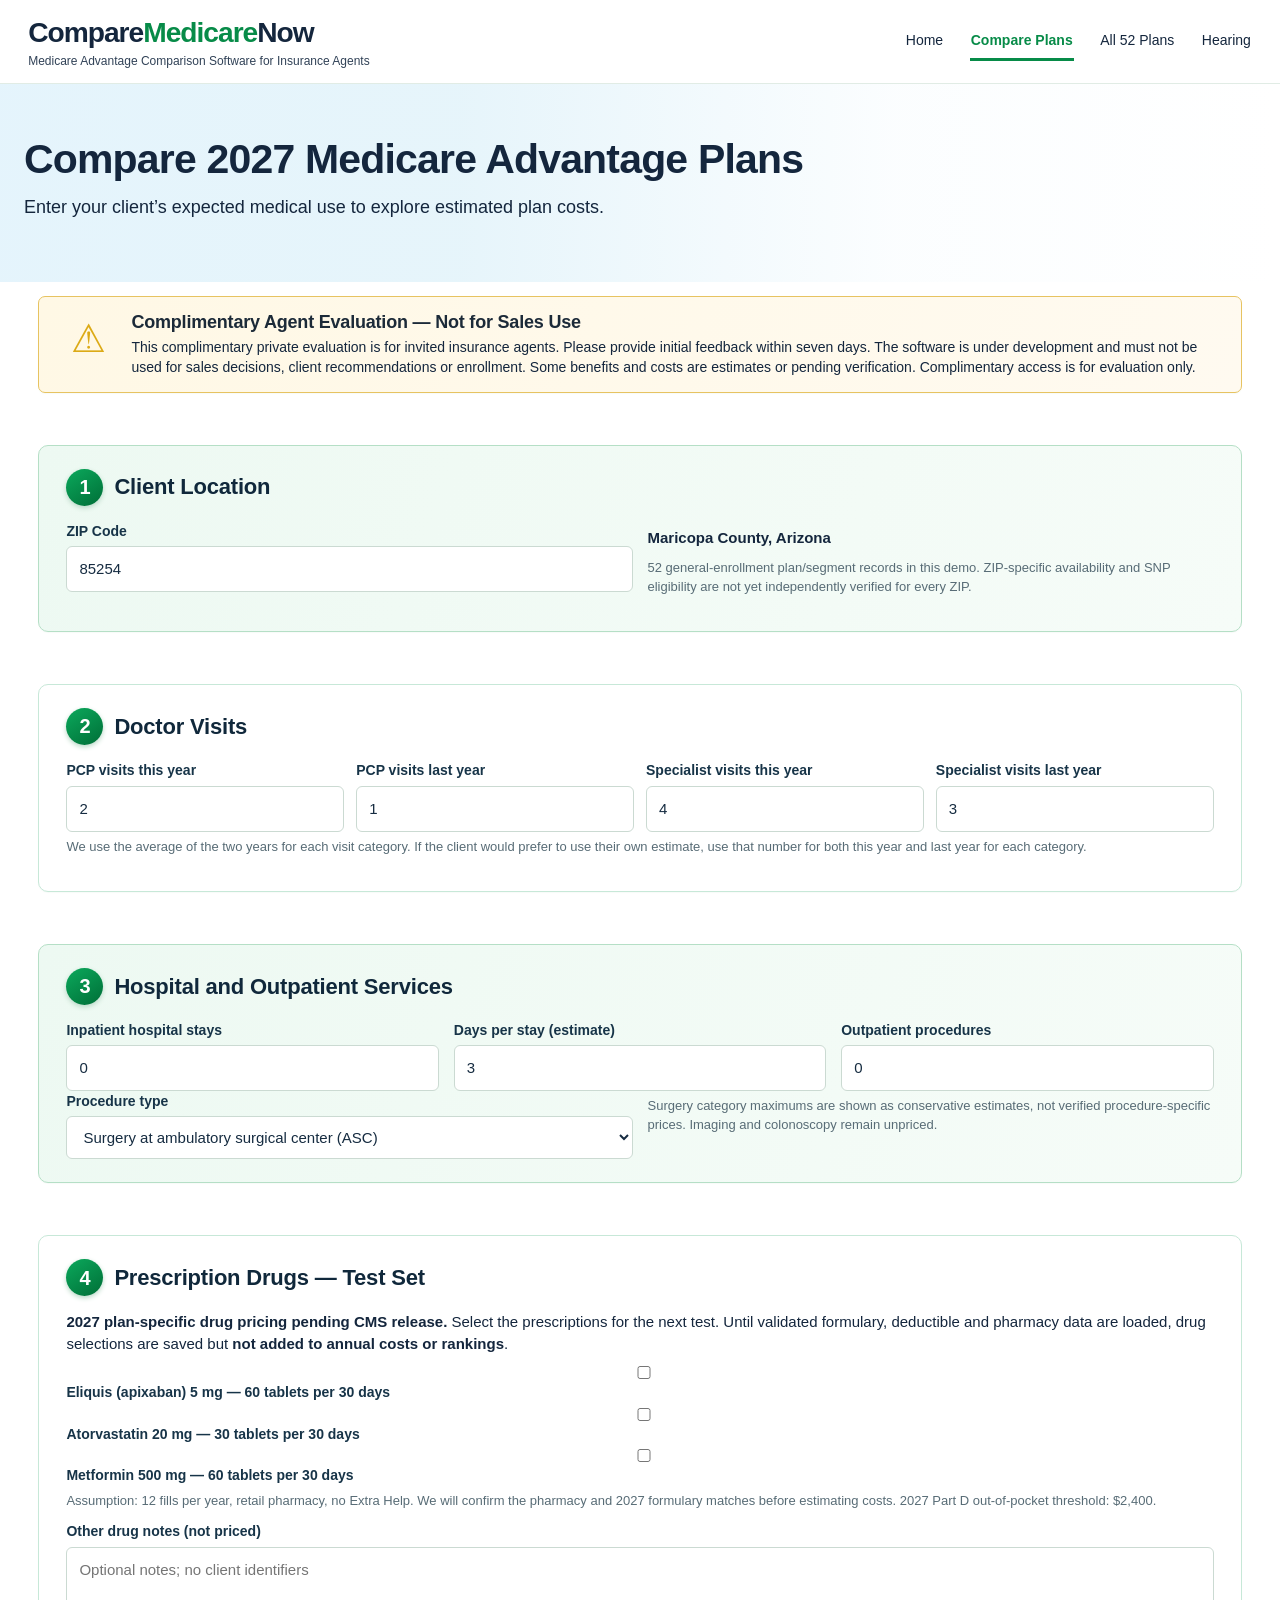
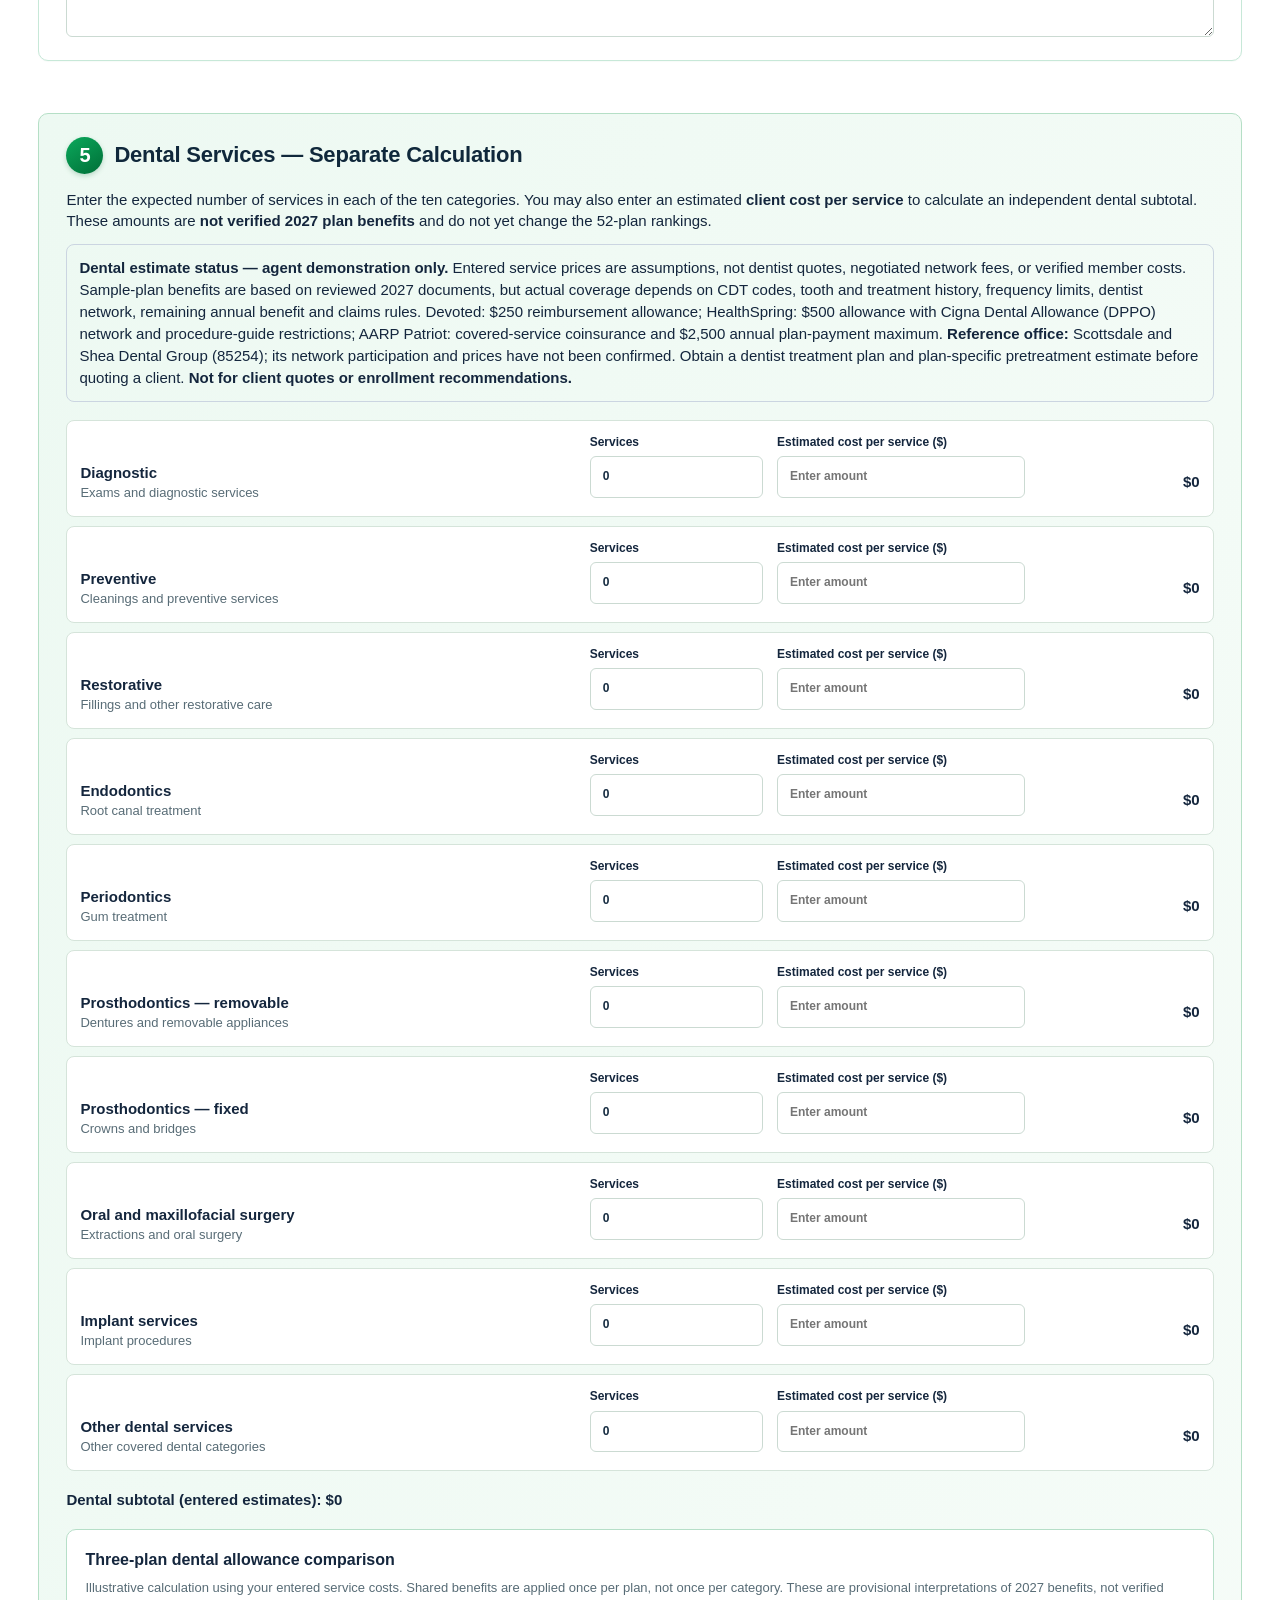
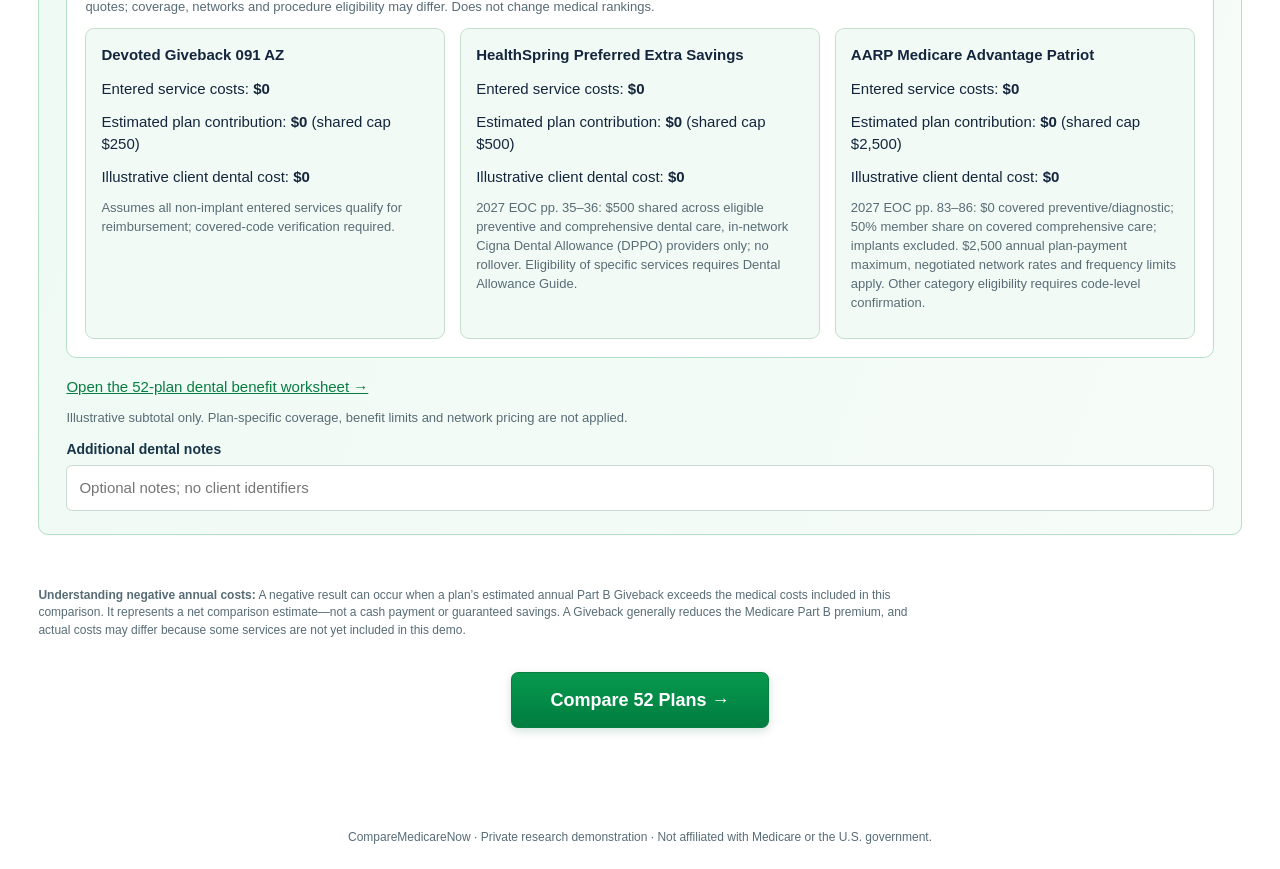
==== compare.html @ f0db11a1 "Load negotiated-price reference data on comparison page (staging only)" ====
<!doctype html><html lang="en"><head><meta charset="utf-8"><meta name="viewport" content="width=device-width,initial-scale=1"><title>Compare Plans | CompareMedicareNow</title><link rel="stylesheet" href="demo.css?v=dental1"></head><body class="page-compare"><header><div><a class="brand" href="index.html">Compare<span>Medicare</span>Now</a><small>Medicare Advantage Comparison Software for Insurance Agents</small></div><nav><a class="" href="index.html">Home</a><a class="active" href="compare.html">Compare Plans</a><a class="" href="plans.html">All 52 Plans</a><a class="" href="hearing.html">Hearing</a></nav></header><section class="hero agent-hero"><div class="container"><h1>Compare 2027 Medicare Advantage Plans</h1><p class="lead">Enter your client’s expected medical use to explore estimated plan costs.</p></div></section><main class="container"><section class="card warning agent-warning"><span class="warning-symbol" aria-hidden="true">⚠</span><div><h2>Complimentary Agent Evaluation — Not for Sales Use</h2><p>This complimentary private evaluation is for invited insurance agents. Please provide initial feedback within seven days. The software is under development and must not be used for sales decisions, client recommendations or enrollment. Some benefits and costs are estimates or pending verification. Complimentary access is for evaluation only.</p></div></section><section class="card soft agent-section"><h2><span class="step-number">1</span>Client Location</h2><div class="two"><div class="field"><label>ZIP Code</label><input id="zip" value="85254" inputmode="numeric"></div><div><p><b>Maricopa County, Arizona</b></p><p class="muted">52 general-enrollment plan/segment records in this demo. ZIP-specific availability and SNP eligibility are not yet independently verified for every ZIP.</p></div></div></section><section class="card agent-section"><h2><span class="step-number">2</span>Doctor Visits</h2><div class="grid4"><div class="field"><label>PCP visits this year</label><input id="pcpThis" type="number" min="0" value="2"></div><div class="field"><label>PCP visits last year</label><input id="pcpLast" type="number" min="0" value="1"></div><div class="field"><label>Specialist visits this year</label><input id="specThis" type="number" min="0" value="4"></div><div class="field"><label>Specialist visits last year</label><input id="specLast" type="number" min="0" value="3"></div></div><p class="muted">We use the average of the two years for each visit category. If the client would prefer to use their own estimate, use that number for both this year and last year for each category.</p></section><section class="card soft agent-section"><h2><span class="step-number">3</span>Hospital and Outpatient Services</h2><div class="three"><div class="field"><label>Inpatient hospital stays</label><input id="stays" type="number" min="0" value="0"></div><div class="field"><label>Days per stay (estimate)</label><input id="days" type="number" min="1" value="3"></div><div class="field"><label>Outpatient procedures</label><input id="procCount" type="number" min="0" value="0"></div></div><div class="two"><div class="field"><label>Procedure type</label><select id="procedure"><option value="asc">Surgery at ambulatory surgical center (ASC)</option><option value="hospital">Hospital outpatient surgery</option><option value="imaging">MRI / CT (not priced in this demo)</option><option value="colonoscopy">Colonoscopy (needs procedure-specific verification)</option></select></div><div><p class="muted">Surgery category maximums are shown as conservative estimates, not verified procedure-specific prices. Imaging and colonoscopy remain unpriced.</p></div></div></section><section class="card agent-section"><h2><span class="step-number">4</span>Prescription Drugs — Test Set</h2><p><b>2027 plan-specific drug pricing pending CMS release.</b> Select the prescriptions for the next test. Until validated formulary, deductible and pharmacy data are loaded, drug selections are saved but <b>not added to annual costs or rankings</b>.</p><div class="field"><label><input type="checkbox" id="drugEliquis"> Eliquis (apixaban) 5 mg — 60 tablets per 30 days</label><label><input type="checkbox" id="drugAtorvastatin"> Atorvastatin 20 mg — 30 tablets per 30 days</label><label><input type="checkbox" id="drugMetformin"> Metformin 500 mg — 60 tablets per 30 days</label></div><p class="muted">Assumption: 12 fills per year, retail pharmacy, no Extra Help. We will confirm the pharmacy and 2027 formulary matches before estimating costs. 2027 Part D out-of-pocket threshold: $2,400.</p><div class="field"><label>Other drug notes (not priced)</label><textarea id="drugs" rows="3" style="min-height:80px" placeholder="Optional notes; no client identifiers"></textarea></div></section><section class="card soft agent-section" id="dentalSection"><h2><span class="step-number">5</span>Dental Services — Separate Calculation</h2><p>Enter the expected number of services in each of the ten categories. You may also enter an estimated <b>client cost per service</b> to calculate an independent dental subtotal. These amounts are <b>not verified 2027 plan benefits</b> and do not yet change the 52-plan rankings.</p><div class="notice" style="margin:12px 0;padding:12px;border:1px solid #cbd5e1;border-radius:8px"><b>Dental estimate status — agent demonstration only.</b> Entered service prices are assumptions, not dentist quotes, negotiated network fees, or verified member costs. Sample-plan benefits are based on reviewed 2027 documents, but actual coverage depends on CDT codes, tooth and treatment history, frequency limits, dentist network, remaining annual benefit and claims rules. Devoted: $250 reimbursement allowance; HealthSpring: $500 allowance with Cigna Dental Allowance (DPPO) network and procedure-guide restrictions; AARP Patriot: covered-service coinsurance and $2,500 annual plan-payment maximum. <b>Reference office:</b> Scottsdale and Shea Dental Group (85254); its network participation and prices have not been confirmed. Obtain a dentist treatment plan and plan-specific pretreatment estimate before quoting a client. <b>Not for client quotes or enrollment recommendations.</b></div><div class="dental-list"><div class="dental-item"><div><b>Diagnostic</b><div class="muted">Exams and diagnostic services</div></div><label>Services<input type="number" min="0" step="1" value="0" data-dental-count="0"></label><label>Estimated cost per service ($)<input type="number" min="0" step="0.01" placeholder="Enter amount" data-dental-price="0"></label><output data-dental-subtotal="0">$0</output></div><div class="dental-item"><div><b>Preventive</b><div class="muted">Cleanings and preventive services</div></div><label>Services<input type="number" min="0" step="1" value="0" data-dental-count="1"></label><label>Estimated cost per service ($)<input type="number" min="0" step="0.01" placeholder="Enter amount" data-dental-price="1"></label><output data-dental-subtotal="1">$0</output></div><div class="dental-item"><div><b>Restorative</b><div class="muted">Fillings and other restorative care</div></div><label>Services<input type="number" min="0" step="1" value="0" data-dental-count="2"></label><label>Estimated cost per service ($)<input type="number" min="0" step="0.01" placeholder="Enter amount" data-dental-price="2"></label><output data-dental-subtotal="2">$0</output></div><div class="dental-item"><div><b>Endodontics</b><div class="muted">Root canal treatment</div></div><label>Services<input type="number" min="0" step="1" value="0" data-dental-count="3"></label><label>Estimated cost per service ($)<input type="number" min="0" step="0.01" placeholder="Enter amount" data-dental-price="3"></label><output data-dental-subtotal="3">$0</output></div><div class="dental-item"><div><b>Periodontics</b><div class="muted">Gum treatment</div></div><label>Services<input type="number" min="0" step="1" value="0" data-dental-count="4"></label><label>Estimated cost per service ($)<input type="number" min="0" step="0.01" placeholder="Enter amount" data-dental-price="4"></label><output data-dental-subtotal="4">$0</output></div><div class="dental-item"><div><b>Prosthodontics — removable</b><div class="muted">Dentures and removable appliances</div></div><label>Services<input type="number" min="0" step="1" value="0" data-dental-count="5"></label><label>Estimated cost per service ($)<input type="number" min="0" step="0.01" placeholder="Enter amount" data-dental-price="5"></label><output data-dental-subtotal="5">$0</output></div><div class="dental-item"><div><b>Prosthodontics — fixed</b><div class="muted">Crowns and bridges</div></div><label>Services<input type="number" min="0" step="1" value="0" data-dental-count="6"></label><label>Estimated cost per service ($)<input type="number" min="0" step="0.01" placeholder="Enter amount" data-dental-price="6"></label><output data-dental-subtotal="6">$0</output></div><div class="dental-item"><div><b>Oral and maxillofacial surgery</b><div class="muted">Extractions and oral surgery</div></div><label>Services<input type="number" min="0" step="1" value="0" data-dental-count="7"></label><label>Estimated cost per service ($)<input type="number" min="0" step="0.01" placeholder="Enter amount" data-dental-price="7"></label><output data-dental-subtotal="7">$0</output></div><div class="dental-item"><div><b>Implant services</b><div class="muted">Implant procedures</div></div><label>Services<input type="number" min="0" step="1" value="0" data-dental-count="8"></label><label>Estimated cost per service ($)<input type="number" min="0" step="0.01" placeholder="Enter amount" data-dental-price="8"></label><output data-dental-subtotal="8">$0</output></div><div class="dental-item"><div><b>Other dental services</b><div class="muted">Other covered dental categories</div></div><label>Services<input type="number" min="0" step="1" value="0" data-dental-count="9"></label><label>Estimated cost per service ($)<input type="number" min="0" step="0.01" placeholder="Enter amount" data-dental-price="9"></label><output data-dental-subtotal="9">$0</output></div></div><p><strong>Dental subtotal (entered estimates): <output id="dentalTotal">$0</output></strong></p><div class="dental-allowance-test" style="background:#fff;border:1px solid #b6dfc8;border-radius:10px;padding:18px;margin:18px 0"><h3>Three-plan dental allowance comparison</h3><p class="muted">Illustrative calculation using your entered service costs. Shared benefits are applied once per plan, not once per category. These are provisional interpretations of 2027 benefits, not verified quotes; coverage, networks and procedure eligibility may differ. Does not change medical rankings.</p><div id="dentalAllowanceResults" role="status">Enter a dental service quantity and price to compare these plans.</div></div><p><a href="dental-benefits.html">Open the 52-plan dental benefit worksheet →</a></p><p class="muted" id="dentalStatus">A subtotal is only complete when a cost is entered for every category with planned services. Dental benefit maximums, networks, exclusions and waiting periods are not applied.</p><div class="field"><label>Additional dental notes</label><input id="dental" placeholder="Optional notes; no client identifiers"></div></section><p class="muted" style="margin:0 0 18px;max-width:900px"><strong>Understanding negative annual costs:</strong> A negative result can occur when a plan’s estimated annual Part B Giveback exceeds the medical costs included in this comparison. It represents a net comparison estimate—not a cash payment or guaranteed savings. A Giveback generally reduces the Medicare Part B premium, and actual costs may differ because some services are not yet included in this demo.</p><div class="compare-action"><button id="compareBtn">Compare 52 Plans →</button><p id="compareError" class="muted" role="status"></p></div><section id="topResults" class="card agent-section" style="display:none;margin-top:24px"><h2>Top 3 Plans — Estimated Annual Cost</h2><p class="muted">Partial-cost estimates for evaluation only. Unpriced benefits and missing plan information can change the ranking.</p><div id="topThreeCards" class="top-three-grid"></div><div class="actions"><a class="button" href="plans.html">View All 52 Plans →</a></div></section></main><footer class="footer">CompareMedicareNow · Private research demonstration · Not affiliated with Medicare or the U.S. government.</footer><script src="cmn-2027-negotiated-prices.js"></script><script src="demo-data.js?v=outpatient3"></script><script src="hearing-data.js"></script><script src="demo.js?v=dental2"></script></body></html>
---- demo.css ----
:root{--green:#078b48;--green-dark:#006c38;--navy:#14263d;--pale:#f0faf5;--border:#c7e8d8;--muted:#586c76}*{box-sizing:border-box}html{scroll-behavior:smooth}body{margin:0;background:#fff;color:var(--navy);font:15px/1.46 Arial,Helvetica,sans-serif}a{color:#087d42}header{min-height:77px;display:flex;justify-content:space-between;align-items:center;gap:22px;padding:12px max(2.2%,calc((100% - 1510px)/2));background:#fff;border-bottom:1px solid #e1ece5;flex-wrap:wrap}header .brand{font-size:clamp(24px,2.2vw,31px);font-weight:800;letter-spacing:-1px;color:var(--navy);text-decoration:none}header .brand span{color:var(--green)}header small{display:block;font-size:12px;color:#314257}nav{display:flex;align-items:center;gap:clamp(12px,2vw,28px);flex-wrap:wrap}nav a{text-decoration:none;color:var(--navy);font-size:14px;padding:8px 1px;border-bottom:3px solid transparent}nav a.active{color:var(--green);font-weight:700;border-color:var(--green)}.container{width:min(100%,1540px);margin:0 auto;padding:12px 24px}.hero{position:relative;isolation:isolate;overflow:hidden;min-height:134px;padding:13px 0;background:linear-gradient(90deg,rgba(222,239,251,.97) 0%,rgba(225,241,249,.9) 38%,rgba(225,241,249,.08) 85%),url("data:image/svg+xml,%3Csvg%20xmlns%3D%22http%3A%2F%2Fwww.w3.org%2F2000%2Fsvg%22%20viewBox%3D%220%200%201600%20260%22%20preserveAspectRatio%3D%22xMidYMid%20slice%22%3E%3Cdefs%3E%3ClinearGradient%20id%3D%22s%22%20x2%3D%220%22%20y2%3D%221%22%3E%3Cstop%20stop-color%3D%22%23a9d7f3%22%2F%3E%3Cstop%20offset%3D%221%22%20stop-color%3D%22%23f4ead9%22%2F%3E%3C%2FlinearGradient%3E%3C%2Fdefs%3E%3Crect%20width%3D%221600%22%20height%3D%22260%22%20fill%3D%22url(%23s)%22%2F%3E%3Cpath%20d%3D%22M0%20185L140%20172%20270%20181%20440%20158%20560%20168%20685%20131%20760%20147%20840%20106%20915%20128%201040%2053%201090%2079%201160%2042%201230%2082%201320%2058%201430%20115%201600%2090V260H0%22%20fill%3D%22%238facc0%22%2F%3E%3Cpath%20d%3D%22M0%20218L170%20190%20350%20207%20520%20172%20670%20200%20825%20144%20940%20160%201055%2080%201105%20119%201165%2067%201245%20110%201330%2084%201450%20157%201600%20131V260H0%22%20fill%3D%22%238e9bb2%22%2F%3E%3Cpath%20d%3D%22M0%20235L220%20209%20400%20220%20610%20205%20810%20182%20950%20187%201055%20112%201115%20153%201172%2099%201265%20145%201360%20120%201510%20188%201600%20180V260H0%22%20fill%3D%22%23bd967b%22%2F%3E%3Cpath%20d%3D%22M0%20244L300%20228%20700%20230%20900%20220%201090%20198%201280%20208%201600%20219V260H0%22%20fill%3D%22%23b9bba3%22%2F%3E%3Cpath%20d%3D%22M1510%20210V115m-12%2049q-25-5-25-30m37%2050q27-5%2027-39%22%20stroke%3D%22%2337674c%22%20stroke-width%3D%2212%22%20fill%3D%22none%22%20stroke-linecap%3D%22round%22%2F%3E%3C%2Fsvg%3E") center 48%/cover no-repeat}.hero .container{position:relative;z-index:1}.hero h1{font-size:clamp(27px,2.5vw,39px);line-height:1.12;letter-spacing:-.8px;margin:4px 0 8px;max-width:950px}.lead{font-size:16px;max-width:840px;margin:0}.card{border:1px solid var(--border);border-radius:7px;background:#fff;margin:9px 0;padding:16px 19px;box-shadow:0 1px 1px #e6f1eb55}.card.soft{background:linear-gradient(110deg,#f1fbf6,#f9fdfb)}.card.warning{display:flex;align-items:flex-start;gap:14px;background:#fff7e5;border-color:#efce83;padding:12px 17px}.warning strong{display:block;flex:0 0 265px;font-size:15px;line-height:1.35}.warning p{margin:0;font-size:13px;line-height:1.5}.card h2{font-size:19px;line-height:1.24;margin:0 0 10px;letter-spacing:-.2px}.card h3{font-size:16px;margin:0 0 8px}.card:not(.warning) > h2:first-child{display:flex;align-items:center;gap:11px}.step-number{display:inline-flex;flex:0 0 34px;width:34px;height:34px;align-items:center;justify-content:center;border-radius:50%;color:#fff;background:linear-gradient(145deg,#0ba95c,#006e37);font-size:19px;font-weight:800;box-shadow:0 2px 5px #b8d8c6}.card p{margin:6px 0 11px}.two{display:grid;grid-template-columns:repeat(2,minmax(0,1fr));gap:15px}.three{display:grid;grid-template-columns:repeat(3,minmax(0,1fr));gap:15px}.grid4{display:grid;grid-template-columns:repeat(4,minmax(0,1fr));gap:12px}.field label,label{display:block;font-weight:700;font-size:13px;margin-bottom:5px}input,select,textarea{display:block;width:100%;min-width:0;padding:9px 11px;border:1px solid #cbdad2;border-radius:5px;background:white;color:#162c41;font:inherit}input:focus,select:focus,textarea:focus{outline:2px solid #94d9b4;outline-offset:1px}textarea{min-height:250px}button,.button{display:inline-block;background:linear-gradient(180deg,#07994e,#007d40);border:1px solid #087e42;color:white;border-radius:5px;padding:9px 16px;font:inherit;font-weight:700;cursor:pointer;text-decoration:none;text-align:center}button:hover,.button:hover{filter:brightness(.95)}button.secondary,.button.secondary{background:#fff;color:#087d42}.actions{display:flex;gap:10px;flex-wrap:wrap;align-items:center;margin:10px 0}.muted{font-size:12px;color:var(--muted)}.tag{font-size:11px;padding:3px 6px;background:#fff0ce;border-radius:4px}.tablewrap{overflow:auto;border:1px solid #d7e7de;border-radius:5px}table{width:100%;border-collapse:collapse;white-space:nowrap;font-size:12px}th,td{padding:9px 10px;border-bottom:1px solid #e5ece8;text-align:left}th{background:#def4e8;font-size:12px;position:sticky;top:0;z-index:1}tbody tr:nth-child(even){background:#f7fbf8}tbody tr:first-child{background:#e7f7ed}td.num{text-align:right;font-variant-numeric:tabular-nums}td:last-child{white-space:normal;min-width:130px}.status{padding:9px;background:#eff7f2;border-radius:5px;font-size:13px}.pill{background:#e1f5e9;border-radius:30px;padding:4px 10px;font-size:12px}.note{border-left:3px solid #dfa837;padding-left:10px}.hidden{display:none!important}.full{grid-column:1/-1}.footer{padding:22px;text-align:center;color:var(--muted);font-size:12px}.card.intro{background:#e9f8ef}.card.intro h2{color:#006d3c}.feature-card{background:#f6fcf8;border:1px solid var(--border);border-radius:6px;padding:12px}.feature-card strong{color:#006e3d}.page-hearing .card.soft,.page-compare .card.soft{background:linear-gradient(100deg,#f0fbf5,#f8fcfa)}.page-plans .tablewrap{max-height:70vh}.page-hearing .tablewrap{max-height:70vh}@media(min-width:1050px){.page-compare main.container{max-width:1350px}.page-compare main>.card:not(.warning){padding:17px 22px}.page-hearing main>.card:not(.warning){padding:16px 20px}}@media(max-width:800px){header{padding:12px 16px}nav{gap:14px}.container{padding:10px 13px}.two,.three,.grid4{grid-template-columns:1fr}.card.warning{display:block}.warning strong{margin-bottom:7px}.hero{min-height:120px}.hero h1{font-size:27px}.card{padding:14px}table{font-size:11px}}@media print{header,nav,.actions,.warning{display:none!important}.tablewrap{overflow:visible;max-height:none!important}.hero{background:#fff}.card{break-inside:avoid}}

/* Home-page visual design aligned to approved agent mockup */
.page-home .hero{min-height:290px;padding:42px 0;background:linear-gradient(90deg,rgba(221,240,254,.98) 0%,rgba(222,239,251,.88) 35%,rgba(222,239,251,.14) 69%,rgba(222,239,251,0) 100%),url("https://commons.wikimedia.org/wiki/Special:FilePath/Saguaro_cactus_on_Camelback_Mountain.jpg?width=1800") center 52%/cover no-repeat}
.page-home .hero h1{font-size:clamp(35px,3.55vw,53px);line-height:1.08;max-width:900px;margin:8px 0 10px;color:#102035;letter-spacing:-1.3px}
.page-home .hero .lead{font-size:clamp(17px,1.35vw,21px);line-height:1.4;max-width:900px}
.page-home .home-layout{max-width:1500px;padding:14px 22px}
.page-home .home-layout>.card{margin:8px 0 15px;border-radius:11px}
.page-home .home-warning{display:grid;grid-template-columns:65px 1fr;align-items:center;gap:18px;background:linear-gradient(110deg,#fff8df,#fffaf0);border:1px solid #e5bd41;padding:17px 25px}
.page-home .home-warning .warning-symbol{font-size:43px;color:#e5ae13;text-align:center}
.page-home .home-warning h2{font-size:21px;color:#111b27;margin:0 0 5px}
.page-home .home-warning p{font-size:15px;line-height:1.47;margin:0}
.page-home .intro{background:linear-gradient(120deg,#edf9f1,#e6f6ed);border:0;padding:22px 25px}
.page-home .intro h2{font-size:clamp(26px,2.6vw,38px);line-height:1.13;letter-spacing:-.7px;color:#006b32;margin-bottom:14px}
.page-home .intro p{font-size:17px;line-height:1.47;margin:0}
.page-home .home-features{display:grid;grid-template-columns:minmax(0,1.55fr) minmax(280px,.88fr);gap:22px;align-items:stretch;padding:19px 23px;border-color:#a9dec0;background:#fff}
.page-home .feature-logo{font-size:clamp(29px,2.9vw,41px);line-height:1.1;margin:0 0 2px;letter-spacing:-1.3px}
.page-home .feature-logo span{color:#008f4d}
.page-home .feature-subtitle{font-weight:700;font-size:15px;margin:0 0 16px}
.page-home .home-feature-copy h3{font-size:16px;margin:12px 0}
.page-home .feature-row{display:flex;align-items:flex-start;gap:15px;margin:14px 0}
.page-home .feature-num{display:flex;flex:0 0 41px;width:41px;height:41px;border-radius:50%;align-items:center;justify-content:center;color:#fff;font-size:20px;font-weight:700;background:linear-gradient(130deg,#0fa65b,#007c42)}
.page-home .feature-row strong{font-size:17px}
.page-home .feature-row p{font-size:14px;line-height:1.4;margin:2px 0 0}
.page-home .home-cta{margin:10px 0 0}
.page-home .home-laptop{background:linear-gradient(130deg,#e0eadf,#c8d7c3 46%,#b8ad9b);border-radius:11px;min-height:320px;display:flex;flex-direction:column;justify-content:center;align-items:center;padding:18px;overflow:hidden;position:relative}
.page-home .home-laptop:before{content:"";position:absolute;inset:0;background:radial-gradient(circle at 15% 15%,#8fae7999,transparent 23%),radial-gradient(circle at 94% 13%,#789a6d99,transparent 20%);filter:blur(13px)}
.page-home .laptop-screen{position:relative;z-index:1;width:min(100%,390px);aspect-ratio:1.43;background:#151b1f;border:9px solid #1a1c20;border-radius:11px 11px 3px 3px;box-shadow:0 13px 25px #35463855;display:flex;align-items:center;justify-content:center}
.page-home .laptop-ui{width:100%;height:100%;background:#f5f8f9;display:flex;flex-direction:column;align-items:center;justify-content:center;gap:12px;text-align:center;padding:20px;font-size:13px}
.page-home .laptop-ui b{color:#078847;font-size:16px}
.page-home .laptop-ui span{max-width:250px}
.page-home .laptop-input{background:white;border:1px solid #cfd9d9;padding:9px 12px;border-radius:4px;color:#56636c}
.page-home .laptop-button{background:#00894b;color:#fff;border-radius:4px;padding:8px 15px;font-weight:700}
.page-home .laptop-base{position:relative;z-index:1;height:15px;width:min(112%,430px);background:linear-gradient(#9aa1a5,#d4d6d6,#747e83);border-radius:0 0 50% 50%;box-shadow:0 8px 10px #35463844}
.page-home .home-feedback{display:grid;grid-template-columns:1.4fr 1fr;gap:28px;background:linear-gradient(120deg,#effaf3,#eaf7ef);border:0;padding:20px 25px}
.page-home .home-feedback h2{font-size:27px;color:#102035;margin:0 0 15px}
.page-home .home-feedback p{font-size:15px;line-height:1.5}
.page-home .feedback-icon{display:inline-block;background:#008b49;color:#fff;border-radius:5px;font-size:18px;padding:2px 8px;margin-right:12px}
.page-home .home-feedback textarea{min-height:130px;height:145px}
.page-home .home-feedback .actions{margin:9px 0 0}
.page-home .home-feedback .muted{font-size:11px}
.visually-hidden{position:absolute;width:1px;height:1px;padding:0;margin:-1px;overflow:hidden;clip:rect(0,0,0,0);white-space:nowrap;border:0}
.photo-credit{display:block;font-size:11px;margin-top:5px}
@media(max-width:850px){.page-home .hero{min-height:230px;padding:25px 0}.page-home .hero h1{font-size:34px}.page-home .home-features,.page-home .home-feedback{grid-template-columns:1fr}.page-home .home-warning{grid-template-columns:1fr;gap:5px}.page-home .home-warning .warning-symbol{text-align:left}.page-home .desktop-only{display:none}.page-home .home-laptop{min-height:280px}.page-home .intro h2{font-size:27px}}

/* Trial: McDowell Mountains panorama header */
.page-home .hero{background:linear-gradient(90deg,rgba(232,246,252,.97) 0%,rgba(232,246,252,.84) 34%,rgba(232,246,252,.12) 69%,rgba(232,246,252,0) 100%),url("https://commons.wikimedia.org/wiki/Special:FilePath/Arizona_desert_panorama.jpg?width=1920") center 48%/cover no-repeat}

/* Agent demo: coordinated photographic design for comparison, plans and hearing pages */
.page-compare .agent-hero,.page-plans .agent-hero,.page-hearing .agent-hero{min-height:198px;padding:32px 0;background:linear-gradient(90deg,rgba(228,244,252,.98) 0%,rgba(226,243,250,.86) 36%,rgba(228,244,252,.14) 70%,rgba(228,244,252,0) 100%),url("https://commons.wikimedia.org/wiki/Special:FilePath/Arizona_desert_panorama.jpg?width=1920") center 52%/cover no-repeat}
.page-compare .agent-hero h1,.page-plans .agent-hero h1,.page-hearing .agent-hero h1{font-size:clamp(30px,3.2vw,44px);line-height:1.12;letter-spacing:-.8px;max-width:1100px;margin:9px 0 12px}
.page-compare .agent-hero .lead,.page-plans .agent-hero .lead,.page-hearing .agent-hero .lead{font-size:18px;max-width:930px}
.page-compare main.container,.page-plans main.container,.page-hearing main.container{max-width:1500px;padding:14px 22px}
.agent-warning{display:grid!important;grid-template-columns:58px 1fr;gap:16px;align-items:center;padding:14px 20px!important;border:1px solid #e7c361!important;background:linear-gradient(110deg,#fff8e5,#fffaf0)!important}
.agent-warning .warning-symbol{font-size:39px;color:#dcaa16;text-align:center}
.agent-warning h2{font-size:18px!important;margin:0 0 4px!important;color:#1c2a38}
.agent-warning p{font-size:14px;line-height:1.45;margin:0}
.agent-section{border-radius:10px!important;margin:10px 0 14px!important;padding:19px 23px!important}
.agent-section.soft{background:linear-gradient(110deg,#edf9f2,#f6fcf8)!important;border-color:#b5dfc6}
.agent-section>h2{font-size:22px!important;color:#10283b;display:flex;align-items:center;gap:12px;margin-bottom:15px!important}
.agent-section .step-number{width:37px;height:37px;flex-basis:37px;font-size:20px}
.agent-section .field{min-width:0}
.agent-section .field label{font-size:14px;color:#173448}
.agent-section input,.agent-section select,.agent-section textarea{border-radius:6px;padding:11px 12px}
.agent-section .muted{font-size:13px}
.agent-section .note{background:#fff8e8;padding:10px 13px;border-left:4px solid #e5af3c;border-radius:4px}
.agent-section .actions{margin-top:15px}
.agent-section button,.agent-section .button{padding:11px 19px}
.page-plans .criteria-panel{display:grid;grid-template-columns:1fr auto;align-items:center;column-gap:20px}
.page-plans .criteria-panel h2{grid-column:1/-1}
.page-plans .criteria-panel p{margin:0}
.page-plans .criteria-panel .button{justify-self:end}
.page-plans .tablewrap,.page-hearing .tablewrap{box-shadow:0 2px 9px #0d3b1b10}
.page-plans table th,.page-hearing table th{background:#ccefdc;color:#0d5030;font-weight:700}
.page-plans table tbody tr:hover,.page-hearing table tbody tr:hover{background:#e6f7ed}
.page-hearing .hearing-feedback{display:grid;grid-template-columns:1fr 1fr;column-gap:25px}
.page-hearing .hearing-feedback h2{grid-column:1/-1}
.page-hearing .hearing-feedback textarea{grid-column:2;grid-row:2 / span 2;min-height:140px!important}
.page-hearing .hearing-feedback .actions{grid-column:2}
.page-compare .compare-submit{background:#eaf8ef;border-color:#a9dcbf}
@media(max-width:800px){.page-compare .agent-hero,.page-plans .agent-hero,.page-hearing .agent-hero{min-height:155px;padding:20px 0}.agent-warning{grid-template-columns:1fr}.agent-warning .warning-symbol{text-align:left}.agent-section{padding:14px!important}.page-plans .criteria-panel,.page-hearing .hearing-feedback{display:block}.page-hearing .hearing-feedback textarea{width:100%}}

/* Home page spacing and photographic header trial, 2026-10-14 */
.page-home .hero{background-image:url("https://commons.wikimedia.org/wiki/Special:FilePath/Arizona_desert_panorama.jpg?width=1920");background-position:center 48%;background-size:cover;background-repeat:no-repeat}
.page-home .home-layout{max-width:1500px;padding-left:clamp(22px,3vw,46px);padding-right:clamp(22px,3vw,46px)}
.page-home .home-layout>.card{margin-top:0;margin-bottom:52px}
@media(max-width:800px){.page-home .home-layout{padding-left:20px;padding-right:20px}.page-home .home-layout>.card{margin-bottom:34px}}

/* Compare page: standalone primary action in place of section six */
.page-compare .compare-action{padding:15px 4px 35px;text-align:center}
.page-compare .compare-action button{padding:14px 38px;font-size:18px;border-radius:7px;box-shadow:0 3px 10px #005f3330}
.page-compare .compare-action #compareError{margin-top:10px;color:#a33}

/* Home photo-led layout experiment */
.page-home .hero h1,.page-home .hero .lead{color:#fff!important;text-shadow:0 2px 8px rgba(0,0,0,.68),0 1px 2px rgba(0,0,0,.7)}
.page-home .home-split{display:grid!important;grid-template-columns:minmax(0,1fr) minmax(0,1fr);gap:28px;align-items:stretch;overflow:hidden}
.page-home .home-split-copy{padding:4px 0}
.page-home .home-split-copy h2{font-size:clamp(24px,2.3vw,34px);line-height:1.2}
.page-home .home-split-photo,.page-home .home-family-photo{min-width:0;overflow:hidden;border-radius:12px}
.page-home .home-split-photo img,.page-home .home-family-photo img{display:block;width:100%;height:100%;object-fit:cover}
.page-home .home-split-photo img{min-height:350px;max-height:540px;object-position:center}
.page-home .home-features{display:grid!important;grid-template-columns:minmax(0,1fr) minmax(0,1fr);gap:32px;align-items:stretch}
.page-home .home-family-photo{grid-column:1;grid-row:1;max-height:670px}
.page-home .home-family-photo img{object-position:center 35%;min-height:520px}
.page-home .home-feature-copy{grid-column:2;grid-row:1;min-width:0}
@media(max-width:800px){.page-home .home-split,.page-home .home-features{grid-template-columns:1fr!important}.page-home .home-split-photo{grid-row:2}.page-home .home-family-photo{grid-column:1;grid-row:1;max-height:460px}.page-home .home-family-photo img{min-height:350px}.page-home .home-feature-copy{grid-column:1;grid-row:2}}

/* Photos stand independently; only text halves are framed */
.page-home .home-layout>.home-split,.page-home .home-layout>.home-features{background:transparent!important;border:0!important;box-shadow:none!important;border-radius:0!important;padding:0!important;overflow:visible!important}
.page-home .home-split-copy{background:linear-gradient(120deg,#edf9f1,#e6f6ed);border:1px solid #b8dfc7;border-radius:11px;padding:25px 27px;box-shadow:0 1px 2px #e6f1eb55}
.page-home .home-feature-copy{background:#fff;border:1px solid #a9dec0;border-radius:11px;padding:23px 27px;box-shadow:0 1px 2px #e6f1eb55}
.page-home .home-split-photo,.page-home .home-family-photo{border:0!important;box-shadow:none!important;background:transparent!important;border-radius:0!important}
.page-home .home-split-photo img,.page-home .home-family-photo img{border:0!important;border-radius:0!important;box-shadow:none!important}
@media(max-width:800px){.page-home .home-split-copy,.page-home .home-feature-copy{padding:20px}}

/* Spacious page rhythm on comparison, full roster and hearing pages */
.page-compare main.container,.page-plans main.container,.page-hearing main.container{max-width:1500px;padding-left:clamp(22px,3vw,46px);padding-right:clamp(22px,3vw,46px)}
.page-compare main.container>.card,.page-plans main.container>.card,.page-hearing main.container>.card{margin-top:0!important;margin-bottom:52px!important}
.page-compare main.container>.compare-action{margin-top:4px;margin-bottom:18px}
.page-compare main.container>.agent-section,.page-plans main.container>.agent-section,.page-hearing main.container>.agent-section{padding:23px 27px!important}
@media(max-width:800px){.page-compare main.container,.page-plans main.container,.page-hearing main.container{padding-left:20px;padding-right:20px}.page-compare main.container>.card,.page-plans main.container>.card,.page-hearing main.container>.card{margin-bottom:34px!important}.page-compare main.container>.agent-section,.page-plans main.container>.agent-section,.page-hearing main.container>.agent-section{padding:18px!important}}

/* Testing fix: allow all 52 plan rows to extend down the page; retain horizontal table scrolling */
.page-plans .tablewrap{max-height:none!important;overflow-x:auto;overflow-y:visible}

/* Compact full-plan table: desktop fits viewport without horizontal scrolling */
.page-plans .tablewrap{width:100%;max-width:100%;overflow-x:auto;overflow-y:visible}
.page-plans .tablewrap table{width:100%;min-width:0;table-layout:fixed;white-space:normal;font-size:clamp(10px,.82vw,12px)}
.page-plans .tablewrap th,.page-plans .tablewrap td{padding:8px 5px;white-space:normal;overflow-wrap:anywhere;word-break:normal;line-height:1.3;vertical-align:top}
.page-plans .tablewrap th:nth-child(1){width:4%}
.page-plans .tablewrap th:nth-child(2){width:19%}
.page-plans .tablewrap th:nth-child(3){width:10%}
.page-plans .tablewrap th:nth-child(4){width:7%}
.page-plans .tablewrap th:nth-child(5){width:5%}
.page-plans .tablewrap th:nth-child(6){width:7%}
.page-plans .tablewrap th:nth-child(7){width:7%}
.page-plans .tablewrap th:nth-child(8){width:8%}
.page-plans .tablewrap th:nth-child(9){width:8%}
.page-plans .tablewrap th:nth-child(10){width:11%}
.page-plans .tablewrap th:nth-child(11){width:14%}
.page-plans .tablewrap td.num{text-align:right}
@media(max-width:750px){.page-plans .tablewrap table{min-width:900px;table-layout:auto;font-size:11px}.page-plans .tablewrap th,.page-plans .tablewrap td{padding:8px 7px}}

/* Ten-column results table: preserve validation in stored rankings and CSV */
.page-plans .tablewrap th:nth-child(1){width:4%}
.page-plans .tablewrap th:nth-child(2){width:22%}
.page-plans .tablewrap th:nth-child(3){width:11%}
.page-plans .tablewrap th:nth-child(4){width:9%}
.page-plans .tablewrap th:nth-child(5){width:6%}
.page-plans .tablewrap th:nth-child(6){width:8%}
.page-plans .tablewrap th:nth-child(7){width:12%}
.page-plans .tablewrap th:nth-child(8){width:10%}
.page-plans .tablewrap th:nth-child(9){width:9%}
.page-plans .tablewrap th:nth-child(10){width:9%}
.page-plans .tablewrap th.num-heading{text-align:right;vertical-align:bottom}
.page-plans .tablewrap td:nth-child(9){text-align:right}

/* Tighter premium-to-hospital group: reclaim space for hospital schedule text */
@media(min-width:751px){
.page-plans .tablewrap th:nth-child(2){width:22%}
.page-plans .tablewrap th:nth-child(3){width:11%}
.page-plans .tablewrap th:nth-child(4){width:8%}
.page-plans .tablewrap th:nth-child(5){width:5%}
.page-plans .tablewrap th:nth-child(6){width:7%}
.page-plans .tablewrap th:nth-child(7){width:18%}
.page-plans .tablewrap th:nth-child(8){width:9%}
.page-plans .tablewrap th:nth-child(9){width:8%}
.page-plans .tablewrap th:nth-child(10){width:8%}
.page-plans .tablewrap th:nth-child(n+4):nth-child(-n+7),.page-plans .tablewrap td:nth-child(n+4):nth-child(-n+7){padding-left:3px;padding-right:3px}
.page-plans .tablewrap td:nth-child(7){overflow-wrap:normal;word-break:normal}
}

/* Fine alignment: raise single-line PCP/Specialist headings; shift premium group left */
@media(min-width:751px){
.page-plans .tablewrap th:nth-child(5),.page-plans .tablewrap th:nth-child(6){vertical-align:middle!important;padding-bottom:18px}
.page-plans .tablewrap th:nth-child(4),.page-plans .tablewrap td:nth-child(4),
.page-plans .tablewrap th:nth-child(5),.page-plans .tablewrap td:nth-child(5),
.page-plans .tablewrap th:nth-child(6),.page-plans .tablewrap td:nth-child(6){position:relative;left:-14px}
}

/* Restore continuous row shading and rules; shift values via inner padding, not positioned cells */
@media(min-width:751px){
.page-plans .tablewrap th:nth-child(4),.page-plans .tablewrap td:nth-child(4),
.page-plans .tablewrap th:nth-child(5),.page-plans .tablewrap td:nth-child(5),
.page-plans .tablewrap th:nth-child(6),.page-plans .tablewrap td:nth-child(6){
position:static!important;left:auto!important;transform:none!important;
padding-left:0!important;padding-right:16px!important;
}
.page-plans .tablewrap th:nth-child(4),.page-plans .tablewrap th:nth-child(5),.page-plans .tablewrap th:nth-child(6),
.page-plans .tablewrap td:nth-child(4),.page-plans .tablewrap td:nth-child(5),.page-plans .tablewrap td:nth-child(6){text-align:left!important}
.page-plans .tablewrap th:nth-child(5),.page-plans .tablewrap th:nth-child(6){vertical-align:middle!important}
}

/* Page 2 ranked top-three preview */
.page-compare .top-three-grid{display:grid;grid-template-columns:repeat(3,minmax(0,1fr));gap:20px;margin:20px 0}
.page-compare .top-plan-card{border:1px solid #b6dfc8;background:#f2faf5;border-radius:11px;padding:22px;min-width:0}
.page-compare .top-plan-card h3{font-size:18px;line-height:1.3;margin:10px 0}
.page-compare .top-plan-rank{font-weight:750;color:#006b3c;font-size:20px}
.page-compare .top-plan-id{font-size:12px;color:#52645a}
.page-compare .top-plan-cost{font-size:27px;font-weight:750;color:#006b3c;margin:12px 0 2px}
@media(max-width:800px){.page-compare .top-three-grid{grid-template-columns:1fr}}

/* Independent dental estimator */
.page-compare .dental-list{display:grid;gap:9px;margin:18px 0}
.page-compare .dental-item{display:grid;grid-template-columns:minmax(180px,2fr) minmax(85px,.7fr) minmax(135px,1fr) minmax(70px,.65fr);align-items:end;gap:14px;background:#fff;border:1px solid #d5e4da;border-radius:8px;padding:13px}
.page-compare .dental-item label{font-size:12px;font-weight:600}
.page-compare .dental-item input{display:block;width:100%;box-sizing:border-box;margin-top:5px}
.page-compare .dental-item output{font-weight:700;text-align:right;padding-bottom:10px}
@media(max-width:700px){.page-compare .dental-item{grid-template-columns:1fr 1fr}.page-compare .dental-item>div:first-child{grid-column:1/-1}}

.page-compare .dental-allowance-grid{display:grid;grid-template-columns:repeat(3,minmax(0,1fr));gap:15px}.page-compare .dental-allowance-grid .top-plan-card{background:#f2faf5;border:1px solid #c6dfcd;border-radius:9px;padding:15px;min-width:0}.page-compare .dental-allowance-grid h4{margin:0 0 12px}@media(max-width:850px){.page-compare .dental-allowance-grid{grid-template-columns:1fr}}
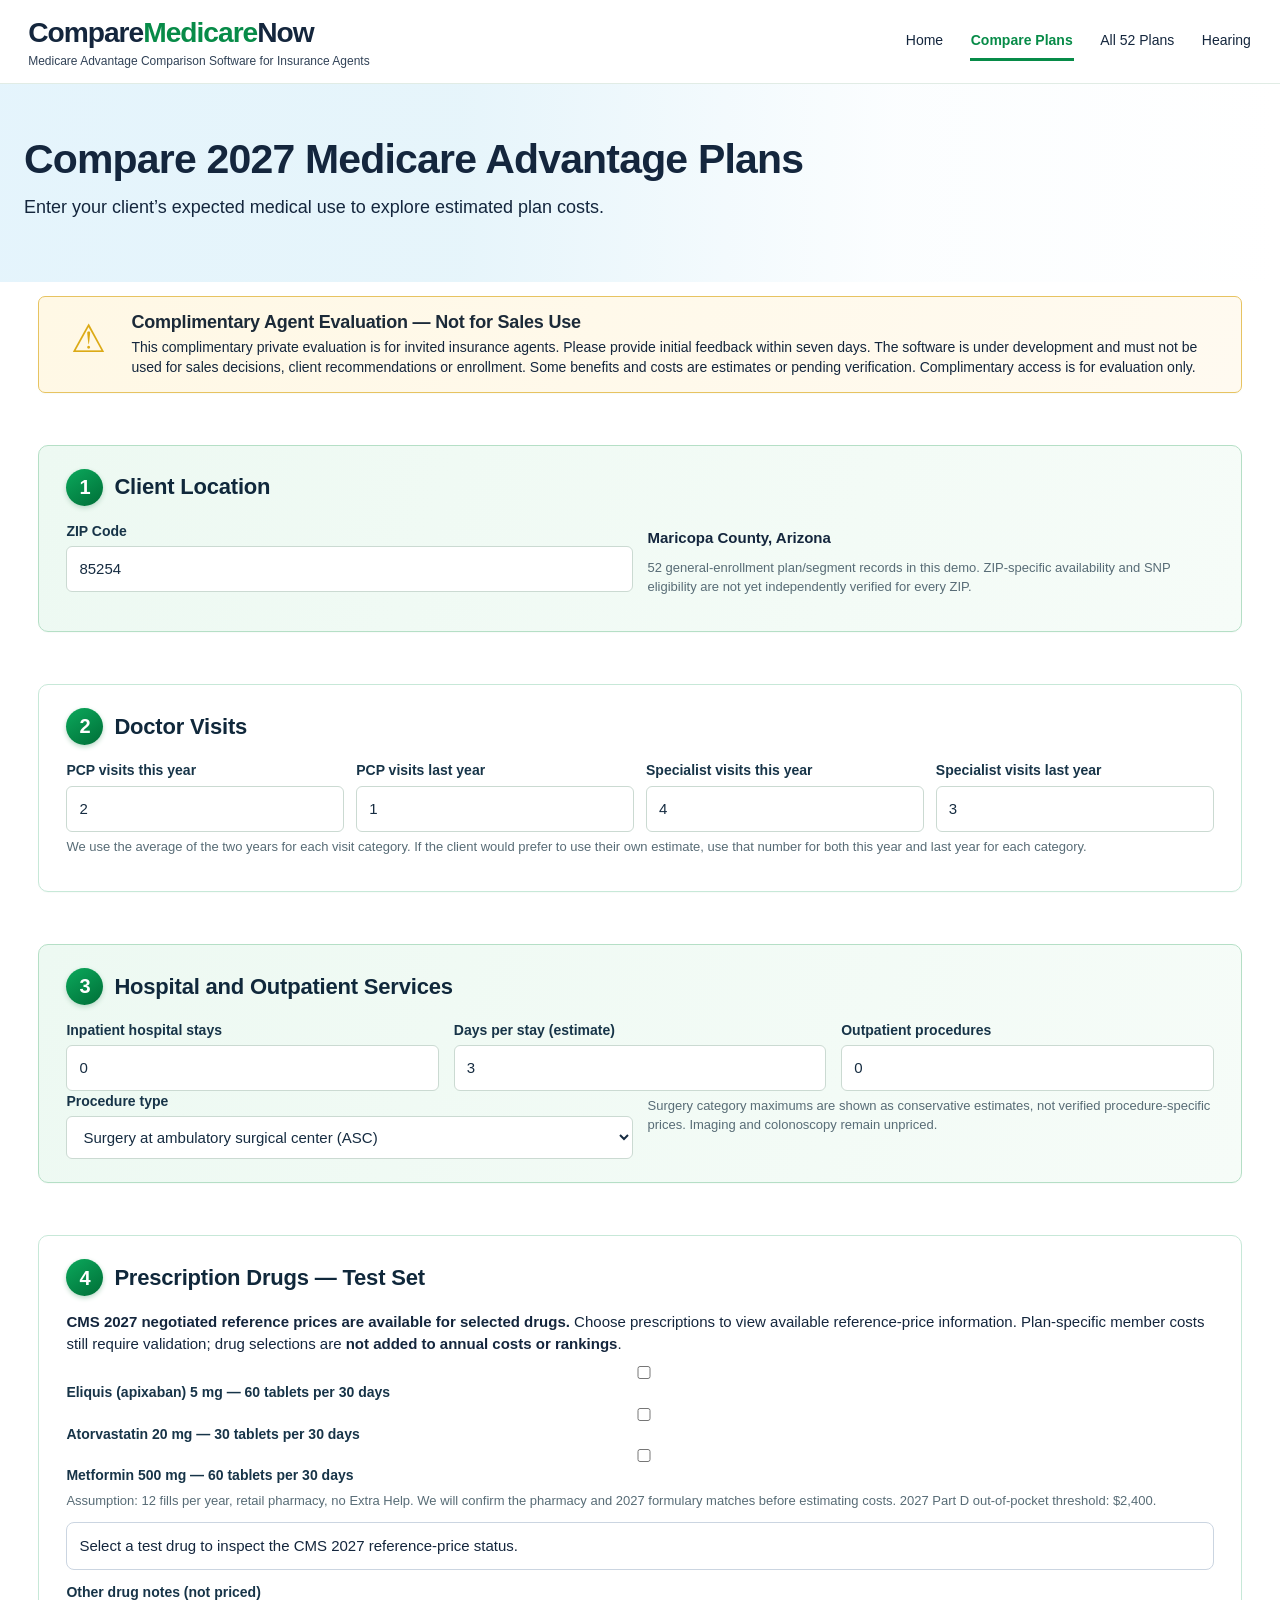
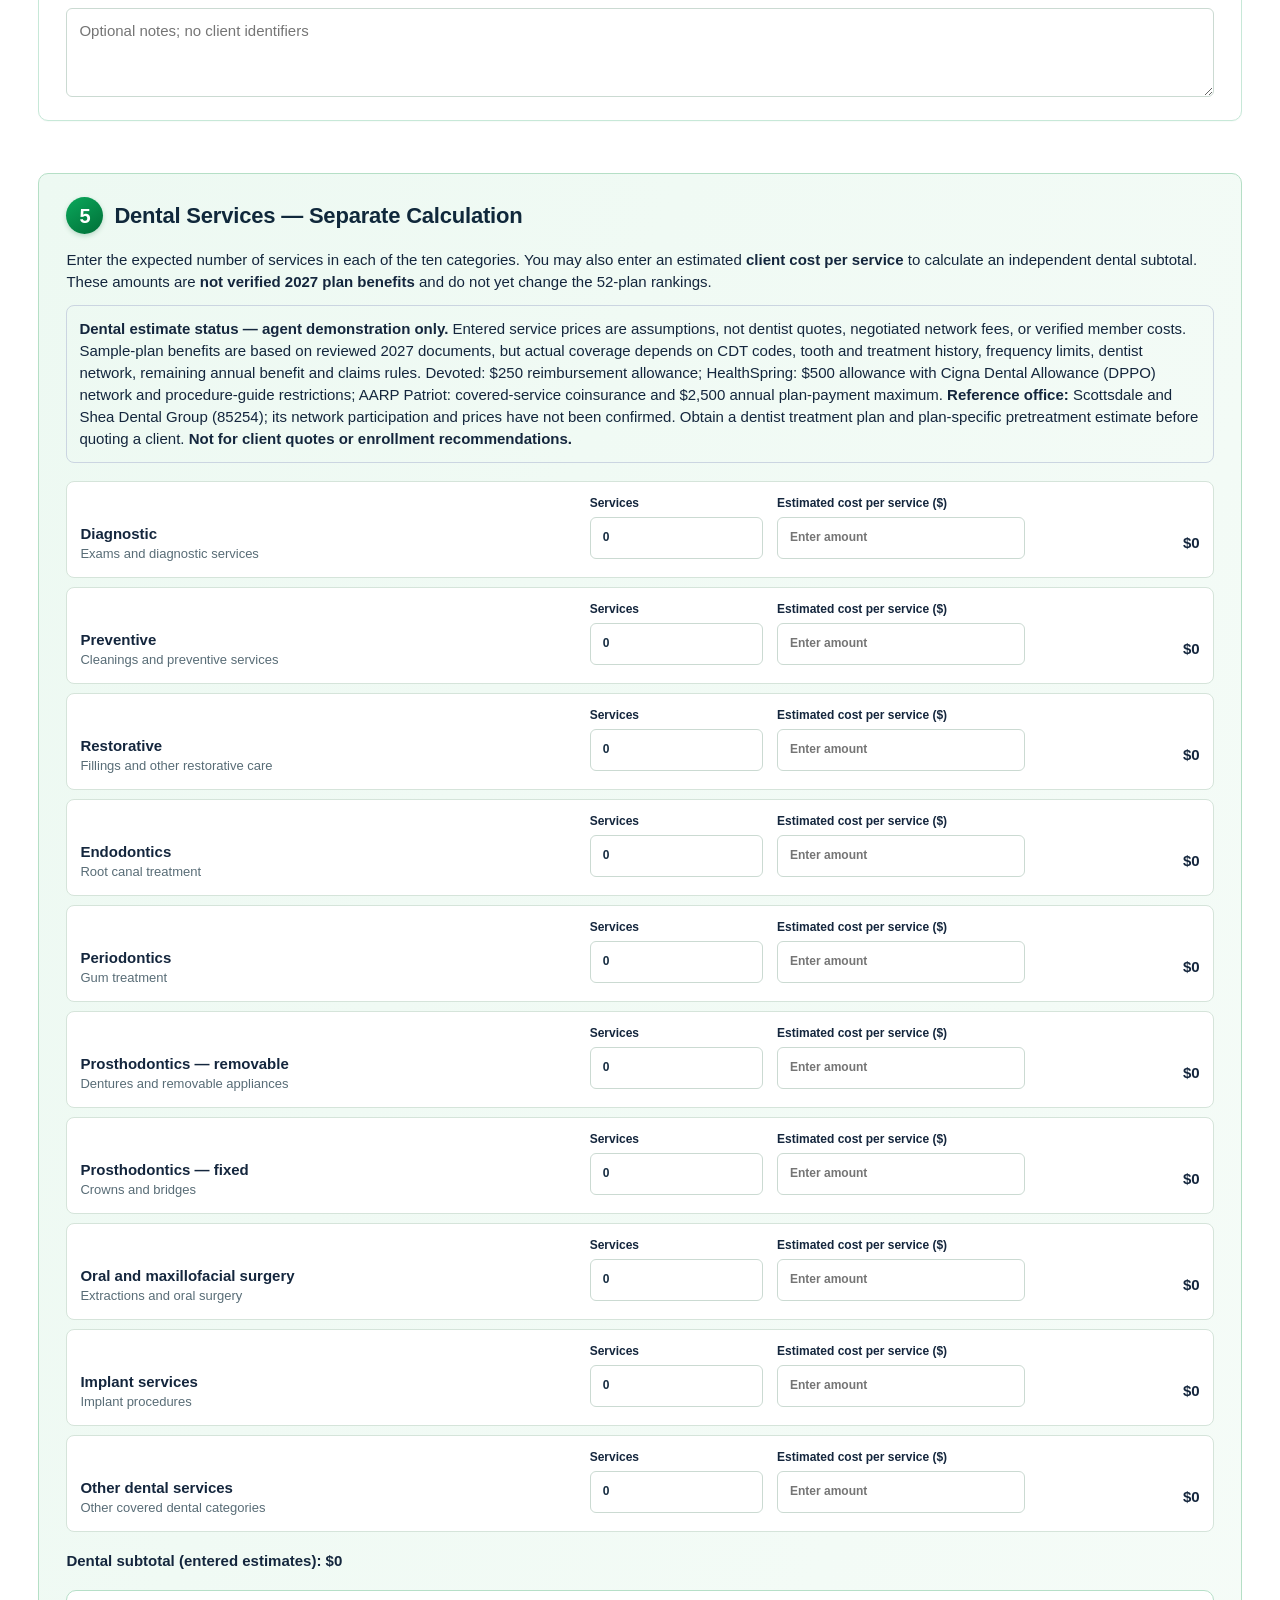
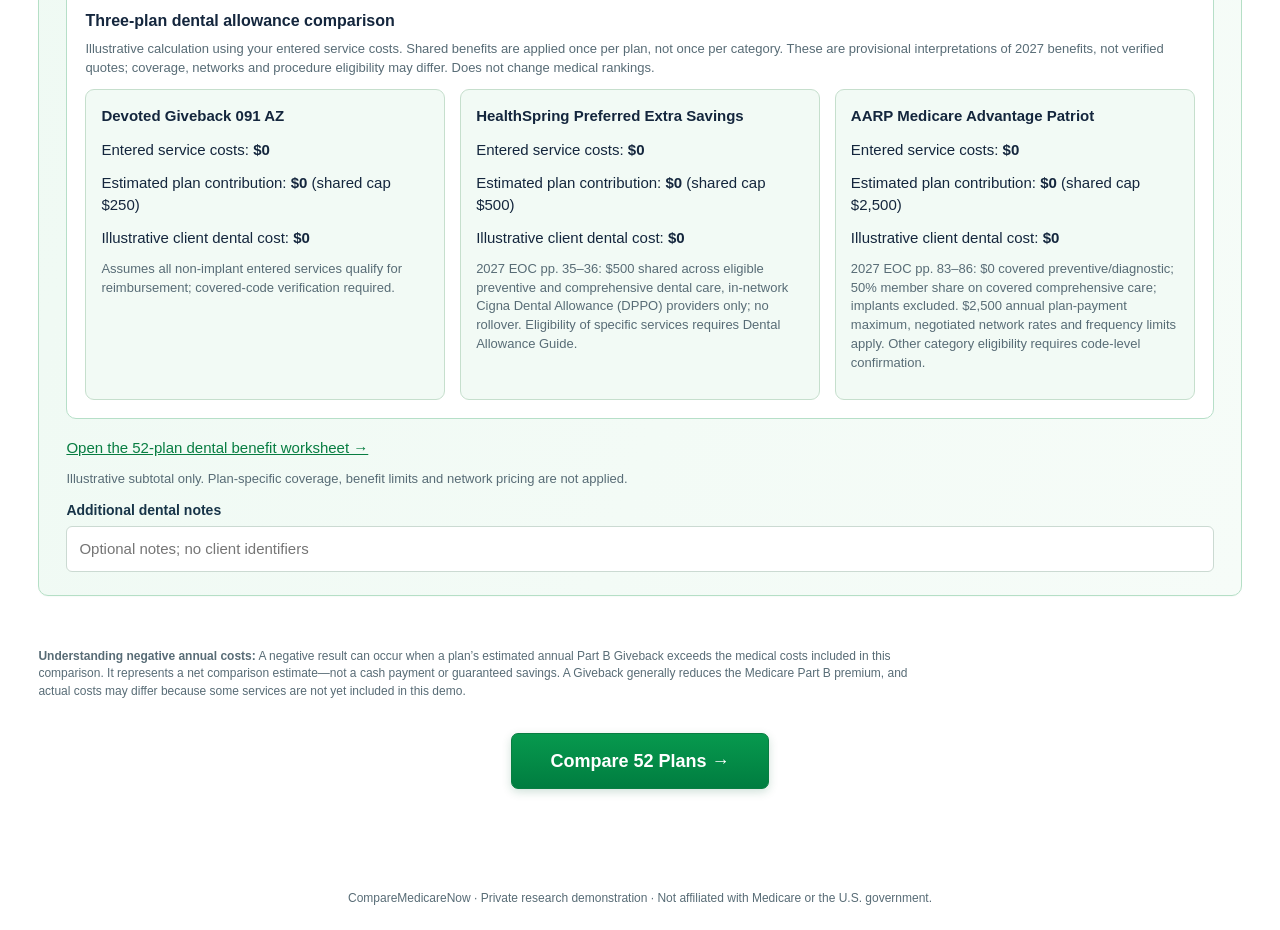
==== commit 03d57ca7: "Show staged CMS reference drug price preview on comparison form" ====
--- a/compare.html
+++ b/compare.html
@@ -1 +1 @@
-<!doctype html><html lang="en"><head><meta charset="utf-8"><meta name="viewport" content="width=device-width,initial-scale=1"><title>Compare Plans | CompareMedicareNow</title><link rel="stylesheet" href="demo.css?v=dental1"></head><body class="page-compare"><header><div><a class="brand" href="index.html">Compare<span>Medicare</span>Now</a><small>Medicare Advantage Comparison Software for Insurance Agents</small></div><nav><a class="" href="index.html">Home</a><a class="active" href="compare.html">Compare Plans</a><a class="" href="plans.html">All 52 Plans</a><a class="" href="hearing.html">Hearing</a></nav></header><section class="hero agent-hero"><div class="container"><h1>Compare 2027 Medicare Advantage Plans</h1><p class="lead">Enter your client’s expected medical use to explore estimated plan costs.</p></div></section><main class="container"><section class="card warning agent-warning"><span class="warning-symbol" aria-hidden="true">⚠</span><div><h2>Complimentary Agent Evaluation — Not for Sales Use</h2><p>This complimentary private evaluation is for invited insurance agents. Please provide initial feedback within seven days. The software is under development and must not be used for sales decisions, client recommendations or enrollment. Some benefits and costs are estimates or pending verification. Complimentary access is for evaluation only.</p></div></section><section class="card soft agent-section"><h2><span class="step-number">1</span>Client Location</h2><div class="two"><div class="field"><label>ZIP Code</label><input id="zip" value="85254" inputmode="numeric"></div><div><p><b>Maricopa County, Arizona</b></p><p class="muted">52 general-enrollment plan/segment records in this demo. ZIP-specific availability and SNP eligibility are not yet independently verified for every ZIP.</p></div></div></section><section class="card agent-section"><h2><span class="step-number">2</span>Doctor Visits</h2><div class="grid4"><div class="field"><label>PCP visits this year</label><input id="pcpThis" type="number" min="0" value="2"></div><div class="field"><label>PCP visits last year</label><input id="pcpLast" type="number" min="0" value="1"></div><div class="field"><label>Specialist visits this year</label><input id="specThis" type="number" min="0" value="4"></div><div class="field"><label>Specialist visits last year</label><input id="specLast" type="number" min="0" value="3"></div></div><p class="muted">We use the average of the two years for each visit category. If the client would prefer to use their own estimate, use that number for both this year and last year for each category.</p></section><section class="card soft agent-section"><h2><span class="step-number">3</span>Hospital and Outpatient Services</h2><div class="three"><div class="field"><label>Inpatient hospital stays</label><input id="stays" type="number" min="0" value="0"></div><div class="field"><label>Days per stay (estimate)</label><input id="days" type="number" min="1" value="3"></div><div class="field"><label>Outpatient procedures</label><input id="procCount" type="number" min="0" value="0"></div></div><div class="two"><div class="field"><label>Procedure type</label><select id="procedure"><option value="asc">Surgery at ambulatory surgical center (ASC)</option><option value="hospital">Hospital outpatient surgery</option><option value="imaging">MRI / CT (not priced in this demo)</option><option value="colonoscopy">Colonoscopy (needs procedure-specific verification)</option></select></div><div><p class="muted">Surgery category maximums are shown as conservative estimates, not verified procedure-specific prices. Imaging and colonoscopy remain unpriced.</p></div></div></section><section class="card agent-section"><h2><span class="step-number">4</span>Prescription Drugs — Test Set</h2><p><b>2027 plan-specific drug pricing pending CMS release.</b> Select the prescriptions for the next test. Until validated formulary, deductible and pharmacy data are loaded, drug selections are saved but <b>not added to annual costs or rankings</b>.</p><div class="field"><label><input type="checkbox" id="drugEliquis"> Eliquis (apixaban) 5 mg — 60 tablets per 30 days</label><label><input type="checkbox" id="drugAtorvastatin"> Atorvastatin 20 mg — 30 tablets per 30 days</label><label><input type="checkbox" id="drugMetformin"> Metformin 500 mg — 60 tablets per 30 days</label></div><p class="muted">Assumption: 12 fills per year, retail pharmacy, no Extra Help. We will confirm the pharmacy and 2027 formulary matches before estimating costs. 2027 Part D out-of-pocket threshold: $2,400.</p><div class="field"><label>Other drug notes (not priced)</label><textarea id="drugs" rows="3" style="min-height:80px" placeholder="Optional notes; no client identifiers"></textarea></div></section><section class="card soft agent-section" id="dentalSection"><h2><span class="step-number">5</span>Dental Services — Separate Calculation</h2><p>Enter the expected number of services in each of the ten categories. You may also enter an estimated <b>client cost per service</b> to calculate an independent dental subtotal. These amounts are <b>not verified 2027 plan benefits</b> and do not yet change the 52-plan rankings.</p><div class="notice" style="margin:12px 0;padding:12px;border:1px solid #cbd5e1;border-radius:8px"><b>Dental estimate status — agent demonstration only.</b> Entered service prices are assumptions, not dentist quotes, negotiated network fees, or verified member costs. Sample-plan benefits are based on reviewed 2027 documents, but actual coverage depends on CDT codes, tooth and treatment history, frequency limits, dentist network, remaining annual benefit and claims rules. Devoted: $250 reimbursement allowance; HealthSpring: $500 allowance with Cigna Dental Allowance (DPPO) network and procedure-guide restrictions; AARP Patriot: covered-service coinsurance and $2,500 annual plan-payment maximum. <b>Reference office:</b> Scottsdale and Shea Dental Group (85254); its network participation and prices have not been confirmed. Obtain a dentist treatment plan and plan-specific pretreatment estimate before quoting a client. <b>Not for client quotes or enrollment recommendations.</b></div><div class="dental-list"><div class="dental-item"><div><b>Diagnostic</b><div class="muted">Exams and diagnostic services</div></div><label>Services<input type="number" min="0" step="1" value="0" data-dental-count="0"></label><label>Estimated cost per service ($)<input type="number" min="0" step="0.01" placeholder="Enter amount" data-dental-price="0"></label><output data-dental-subtotal="0">$0</output></div><div class="dental-item"><div><b>Preventive</b><div class="muted">Cleanings and preventive services</div></div><label>Services<input type="number" min="0" step="1" value="0" data-dental-count="1"></label><label>Estimated cost per service ($)<input type="number" min="0" step="0.01" placeholder="Enter amount" data-dental-price="1"></label><output data-dental-subtotal="1">$0</output></div><div class="dental-item"><div><b>Restorative</b><div class="muted">Fillings and other restorative care</div></div><label>Services<input type="number" min="0" step="1" value="0" data-dental-count="2"></label><label>Estimated cost per service ($)<input type="number" min="0" step="0.01" placeholder="Enter amount" data-dental-price="2"></label><output data-dental-subtotal="2">$0</output></div><div class="dental-item"><div><b>Endodontics</b><div class="muted">Root canal treatment</div></div><label>Services<input type="number" min="0" step="1" value="0" data-dental-count="3"></label><label>Estimated cost per service ($)<input type="number" min="0" step="0.01" placeholder="Enter amount" data-dental-price="3"></label><output data-dental-subtotal="3">$0</output></div><div class="dental-item"><div><b>Periodontics</b><div class="muted">Gum treatment</div></div><label>Services<input type="number" min="0" step="1" value="0" data-dental-count="4"></label><label>Estimated cost per service ($)<input type="number" min="0" step="0.01" placeholder="Enter amount" data-dental-price="4"></label><output data-dental-subtotal="4">$0</output></div><div class="dental-item"><div><b>Prosthodontics — removable</b><div class="muted">Dentures and removable appliances</div></div><label>Services<input type="number" min="0" step="1" value="0" data-dental-count="5"></label><label>Estimated cost per service ($)<input type="number" min="0" step="0.01" placeholder="Enter amount" data-dental-price="5"></label><output data-dental-subtotal="5">$0</output></div><div class="dental-item"><div><b>Prosthodontics — fixed</b><div class="muted">Crowns and bridges</div></div><label>Services<input type="number" min="0" step="1" value="0" data-dental-count="6"></label><label>Estimated cost per service ($)<input type="number" min="0" step="0.01" placeholder="Enter amount" data-dental-price="6"></label><output data-dental-subtotal="6">$0</output></div><div class="dental-item"><div><b>Oral and maxillofacial surgery</b><div class="muted">Extractions and oral surgery</div></div><label>Services<input type="number" min="0" step="1" value="0" data-dental-count="7"></label><label>Estimated cost per service ($)<input type="number" min="0" step="0.01" placeholder="Enter amount" data-dental-price="7"></label><output data-dental-subtotal="7">$0</output></div><div class="dental-item"><div><b>Implant services</b><div class="muted">Implant procedures</div></div><label>Services<input type="number" min="0" step="1" value="0" data-dental-count="8"></label><label>Estimated cost per service ($)<input type="number" min="0" step="0.01" placeholder="Enter amount" data-dental-price="8"></label><output data-dental-subtotal="8">$0</output></div><div class="dental-item"><div><b>Other dental services</b><div class="muted">Other covered dental categories</div></div><label>Services<input type="number" min="0" step="1" value="0" data-dental-count="9"></label><label>Estimated cost per service ($)<input type="number" min="0" step="0.01" placeholder="Enter amount" data-dental-price="9"></label><output data-dental-subtotal="9">$0</output></div></div><p><strong>Dental subtotal (entered estimates): <output id="dentalTotal">$0</output></strong></p><div class="dental-allowance-test" style="background:#fff;border:1px solid #b6dfc8;border-radius:10px;padding:18px;margin:18px 0"><h3>Three-plan dental allowance comparison</h3><p class="muted">Illustrative calculation using your entered service costs. Shared benefits are applied once per plan, not once per category. These are provisional interpretations of 2027 benefits, not verified quotes; coverage, networks and procedure eligibility may differ. Does not change medical rankings.</p><div id="dentalAllowanceResults" role="status">Enter a dental service quantity and price to compare these plans.</div></div><p><a href="dental-benefits.html">Open the 52-plan dental benefit worksheet →</a></p><p class="muted" id="dentalStatus">A subtotal is only complete when a cost is entered for every category with planned services. Dental benefit maximums, networks, exclusions and waiting periods are not applied.</p><div class="field"><label>Additional dental notes</label><input id="dental" placeholder="Optional notes; no client identifiers"></div></section><p class="muted" style="margin:0 0 18px;max-width:900px"><strong>Understanding negative annual costs:</strong> A negative result can occur when a plan’s estimated annual Part B Giveback exceeds the medical costs included in this comparison. It represents a net comparison estimate—not a cash payment or guaranteed savings. A Giveback generally reduces the Medicare Part B premium, and actual costs may differ because some services are not yet included in this demo.</p><div class="compare-action"><button id="compareBtn">Compare 52 Plans →</button><p id="compareError" class="muted" role="status"></p></div><section id="topResults" class="card agent-section" style="display:none;margin-top:24px"><h2>Top 3 Plans — Estimated Annual Cost</h2><p class="muted">Partial-cost estimates for evaluation only. Unpriced benefits and missing plan information can change the ranking.</p><div id="topThreeCards" class="top-three-grid"></div><div class="actions"><a class="button" href="plans.html">View All 52 Plans →</a></div></section></main><footer class="footer">CompareMedicareNow · Private research demonstration · Not affiliated with Medicare or the U.S. government.</footer><script src="cmn-2027-negotiated-prices.js"></script><script src="demo-data.js?v=outpatient3"></script><script src="hearing-data.js"></script><script src="demo.js?v=dental2"></script></body></html>+<!doctype html><html lang="en"><head><meta charset="utf-8"><meta name="viewport" content="width=device-width,initial-scale=1"><title>Compare Plans | CompareMedicareNow</title><link rel="stylesheet" href="demo.css?v=dental1"></head><body class="page-compare"><header><div><a class="brand" href="index.html">Compare<span>Medicare</span>Now</a><small>Medicare Advantage Comparison Software for Insurance Agents</small></div><nav><a class="" href="index.html">Home</a><a class="active" href="compare.html">Compare Plans</a><a class="" href="plans.html">All 52 Plans</a><a class="" href="hearing.html">Hearing</a></nav></header><section class="hero agent-hero"><div class="container"><h1>Compare 2027 Medicare Advantage Plans</h1><p class="lead">Enter your client’s expected medical use to explore estimated plan costs.</p></div></section><main class="container"><section class="card warning agent-warning"><span class="warning-symbol" aria-hidden="true">⚠</span><div><h2>Complimentary Agent Evaluation — Not for Sales Use</h2><p>This complimentary private evaluation is for invited insurance agents. Please provide initial feedback within seven days. The software is under development and must not be used for sales decisions, client recommendations or enrollment. Some benefits and costs are estimates or pending verification. Complimentary access is for evaluation only.</p></div></section><section class="card soft agent-section"><h2><span class="step-number">1</span>Client Location</h2><div class="two"><div class="field"><label>ZIP Code</label><input id="zip" value="85254" inputmode="numeric"></div><div><p><b>Maricopa County, Arizona</b></p><p class="muted">52 general-enrollment plan/segment records in this demo. ZIP-specific availability and SNP eligibility are not yet independently verified for every ZIP.</p></div></div></section><section class="card agent-section"><h2><span class="step-number">2</span>Doctor Visits</h2><div class="grid4"><div class="field"><label>PCP visits this year</label><input id="pcpThis" type="number" min="0" value="2"></div><div class="field"><label>PCP visits last year</label><input id="pcpLast" type="number" min="0" value="1"></div><div class="field"><label>Specialist visits this year</label><input id="specThis" type="number" min="0" value="4"></div><div class="field"><label>Specialist visits last year</label><input id="specLast" type="number" min="0" value="3"></div></div><p class="muted">We use the average of the two years for each visit category. If the client would prefer to use their own estimate, use that number for both this year and last year for each category.</p></section><section class="card soft agent-section"><h2><span class="step-number">3</span>Hospital and Outpatient Services</h2><div class="three"><div class="field"><label>Inpatient hospital stays</label><input id="stays" type="number" min="0" value="0"></div><div class="field"><label>Days per stay (estimate)</label><input id="days" type="number" min="1" value="3"></div><div class="field"><label>Outpatient procedures</label><input id="procCount" type="number" min="0" value="0"></div></div><div class="two"><div class="field"><label>Procedure type</label><select id="procedure"><option value="asc">Surgery at ambulatory surgical center (ASC)</option><option value="hospital">Hospital outpatient surgery</option><option value="imaging">MRI / CT (not priced in this demo)</option><option value="colonoscopy">Colonoscopy (needs procedure-specific verification)</option></select></div><div><p class="muted">Surgery category maximums are shown as conservative estimates, not verified procedure-specific prices. Imaging and colonoscopy remain unpriced.</p></div></div></section><section class="card agent-section"><h2><span class="step-number">4</span>Prescription Drugs — Test Set</h2><p><b>CMS 2027 negotiated reference prices are available for selected drugs.</b> Choose prescriptions to view available reference-price information. Plan-specific member costs still require validation; drug selections are <b>not added to annual costs or rankings</b>.</p><div class="field"><label><input type="checkbox" id="drugEliquis"> Eliquis (apixaban) 5 mg — 60 tablets per 30 days</label><label><input type="checkbox" id="drugAtorvastatin"> Atorvastatin 20 mg — 30 tablets per 30 days</label><label><input type="checkbox" id="drugMetformin"> Metformin 500 mg — 60 tablets per 30 days</label></div><p class="muted">Assumption: 12 fills per year, retail pharmacy, no Extra Help. We will confirm the pharmacy and 2027 formulary matches before estimating costs. 2027 Part D out-of-pocket threshold: $2,400.</p><div id="drugPreview" class="notice" role="status" style="padding:12px;margin:12px 0;border:1px solid #cbd5e1;border-radius:8px">Select a test drug to inspect CMS 2027 reference pricing.</div><div class="field"><label>Other drug notes (not priced)</label><textarea id="drugs" rows="3" style="min-height:80px" placeholder="Optional notes; no client identifiers"></textarea></div></section><section class="card soft agent-section" id="dentalSection"><h2><span class="step-number">5</span>Dental Services — Separate Calculation</h2><p>Enter the expected number of services in each of the ten categories. You may also enter an estimated <b>client cost per service</b> to calculate an independent dental subtotal. These amounts are <b>not verified 2027 plan benefits</b> and do not yet change the 52-plan rankings.</p><div class="notice" style="margin:12px 0;padding:12px;border:1px solid #cbd5e1;border-radius:8px"><b>Dental estimate status — agent demonstration only.</b> Entered service prices are assumptions, not dentist quotes, negotiated network fees, or verified member costs. Sample-plan benefits are based on reviewed 2027 documents, but actual coverage depends on CDT codes, tooth and treatment history, frequency limits, dentist network, remaining annual benefit and claims rules. Devoted: $250 reimbursement allowance; HealthSpring: $500 allowance with Cigna Dental Allowance (DPPO) network and procedure-guide restrictions; AARP Patriot: covered-service coinsurance and $2,500 annual plan-payment maximum. <b>Reference office:</b> Scottsdale and Shea Dental Group (85254); its network participation and prices have not been confirmed. Obtain a dentist treatment plan and plan-specific pretreatment estimate before quoting a client. <b>Not for client quotes or enrollment recommendations.</b></div><div class="dental-list"><div class="dental-item"><div><b>Diagnostic</b><div class="muted">Exams and diagnostic services</div></div><label>Services<input type="number" min="0" step="1" value="0" data-dental-count="0"></label><label>Estimated cost per service ($)<input type="number" min="0" step="0.01" placeholder="Enter amount" data-dental-price="0"></label><output data-dental-subtotal="0">$0</output></div><div class="dental-item"><div><b>Preventive</b><div class="muted">Cleanings and preventive services</div></div><label>Services<input type="number" min="0" step="1" value="0" data-dental-count="1"></label><label>Estimated cost per service ($)<input type="number" min="0" step="0.01" placeholder="Enter amount" data-dental-price="1"></label><output data-dental-subtotal="1">$0</output></div><div class="dental-item"><div><b>Restorative</b><div class="muted">Fillings and other restorative care</div></div><label>Services<input type="number" min="0" step="1" value="0" data-dental-count="2"></label><label>Estimated cost per service ($)<input type="number" min="0" step="0.01" placeholder="Enter amount" data-dental-price="2"></label><output data-dental-subtotal="2">$0</output></div><div class="dental-item"><div><b>Endodontics</b><div class="muted">Root canal treatment</div></div><label>Services<input type="number" min="0" step="1" value="0" data-dental-count="3"></label><label>Estimated cost per service ($)<input type="number" min="0" step="0.01" placeholder="Enter amount" data-dental-price="3"></label><output data-dental-subtotal="3">$0</output></div><div class="dental-item"><div><b>Periodontics</b><div class="muted">Gum treatment</div></div><label>Services<input type="number" min="0" step="1" value="0" data-dental-count="4"></label><label>Estimated cost per service ($)<input type="number" min="0" step="0.01" placeholder="Enter amount" data-dental-price="4"></label><output data-dental-subtotal="4">$0</output></div><div class="dental-item"><div><b>Prosthodontics — removable</b><div class="muted">Dentures and removable appliances</div></div><label>Services<input type="number" min="0" step="1" value="0" data-dental-count="5"></label><label>Estimated cost per service ($)<input type="number" min="0" step="0.01" placeholder="Enter amount" data-dental-price="5"></label><output data-dental-subtotal="5">$0</output></div><div class="dental-item"><div><b>Prosthodontics — fixed</b><div class="muted">Crowns and bridges</div></div><label>Services<input type="number" min="0" step="1" value="0" data-dental-count="6"></label><label>Estimated cost per service ($)<input type="number" min="0" step="0.01" placeholder="Enter amount" data-dental-price="6"></label><output data-dental-subtotal="6">$0</output></div><div class="dental-item"><div><b>Oral and maxillofacial surgery</b><div class="muted">Extractions and oral surgery</div></div><label>Services<input type="number" min="0" step="1" value="0" data-dental-count="7"></label><label>Estimated cost per service ($)<input type="number" min="0" step="0.01" placeholder="Enter amount" data-dental-price="7"></label><output data-dental-subtotal="7">$0</output></div><div class="dental-item"><div><b>Implant services</b><div class="muted">Implant procedures</div></div><label>Services<input type="number" min="0" step="1" value="0" data-dental-count="8"></label><label>Estimated cost per service ($)<input type="number" min="0" step="0.01" placeholder="Enter amount" data-dental-price="8"></label><output data-dental-subtotal="8">$0</output></div><div class="dental-item"><div><b>Other dental services</b><div class="muted">Other covered dental categories</div></div><label>Services<input type="number" min="0" step="1" value="0" data-dental-count="9"></label><label>Estimated cost per service ($)<input type="number" min="0" step="0.01" placeholder="Enter amount" data-dental-price="9"></label><output data-dental-subtotal="9">$0</output></div></div><p><strong>Dental subtotal (entered estimates): <output id="dentalTotal">$0</output></strong></p><div class="dental-allowance-test" style="background:#fff;border:1px solid #b6dfc8;border-radius:10px;padding:18px;margin:18px 0"><h3>Three-plan dental allowance comparison</h3><p class="muted">Illustrative calculation using your entered service costs. Shared benefits are applied once per plan, not once per category. These are provisional interpretations of 2027 benefits, not verified quotes; coverage, networks and procedure eligibility may differ. Does not change medical rankings.</p><div id="dentalAllowanceResults" role="status">Enter a dental service quantity and price to compare these plans.</div></div><p><a href="dental-benefits.html">Open the 52-plan dental benefit worksheet →</a></p><p class="muted" id="dentalStatus">A subtotal is only complete when a cost is entered for every category with planned services. Dental benefit maximums, networks, exclusions and waiting periods are not applied.</p><div class="field"><label>Additional dental notes</label><input id="dental" placeholder="Optional notes; no client identifiers"></div></section><p class="muted" style="margin:0 0 18px;max-width:900px"><strong>Understanding negative annual costs:</strong> A negative result can occur when a plan’s estimated annual Part B Giveback exceeds the medical costs included in this comparison. It represents a net comparison estimate—not a cash payment or guaranteed savings. A Giveback generally reduces the Medicare Part B premium, and actual costs may differ because some services are not yet included in this demo.</p><div class="compare-action"><button id="compareBtn">Compare 52 Plans →</button><p id="compareError" class="muted" role="status"></p></div><section id="topResults" class="card agent-section" style="display:none;margin-top:24px"><h2>Top 3 Plans — Estimated Annual Cost</h2><p class="muted">Partial-cost estimates for evaluation only. Unpriced benefits and missing plan information can change the ranking.</p><div id="topThreeCards" class="top-three-grid"></div><div class="actions"><a class="button" href="plans.html">View All 52 Plans →</a></div></section></main><footer class="footer">CompareMedicareNow · Private research demonstration · Not affiliated with Medicare or the U.S. government.</footer><script src="cmn-2027-negotiated-prices.js"></script><script src="cmn-2027-drug-preview.js"></script><script src="demo-data.js?v=outpatient3"></script><script src="hearing-data.js"></script><script src="demo.js?v=dental2"></script></body></html>
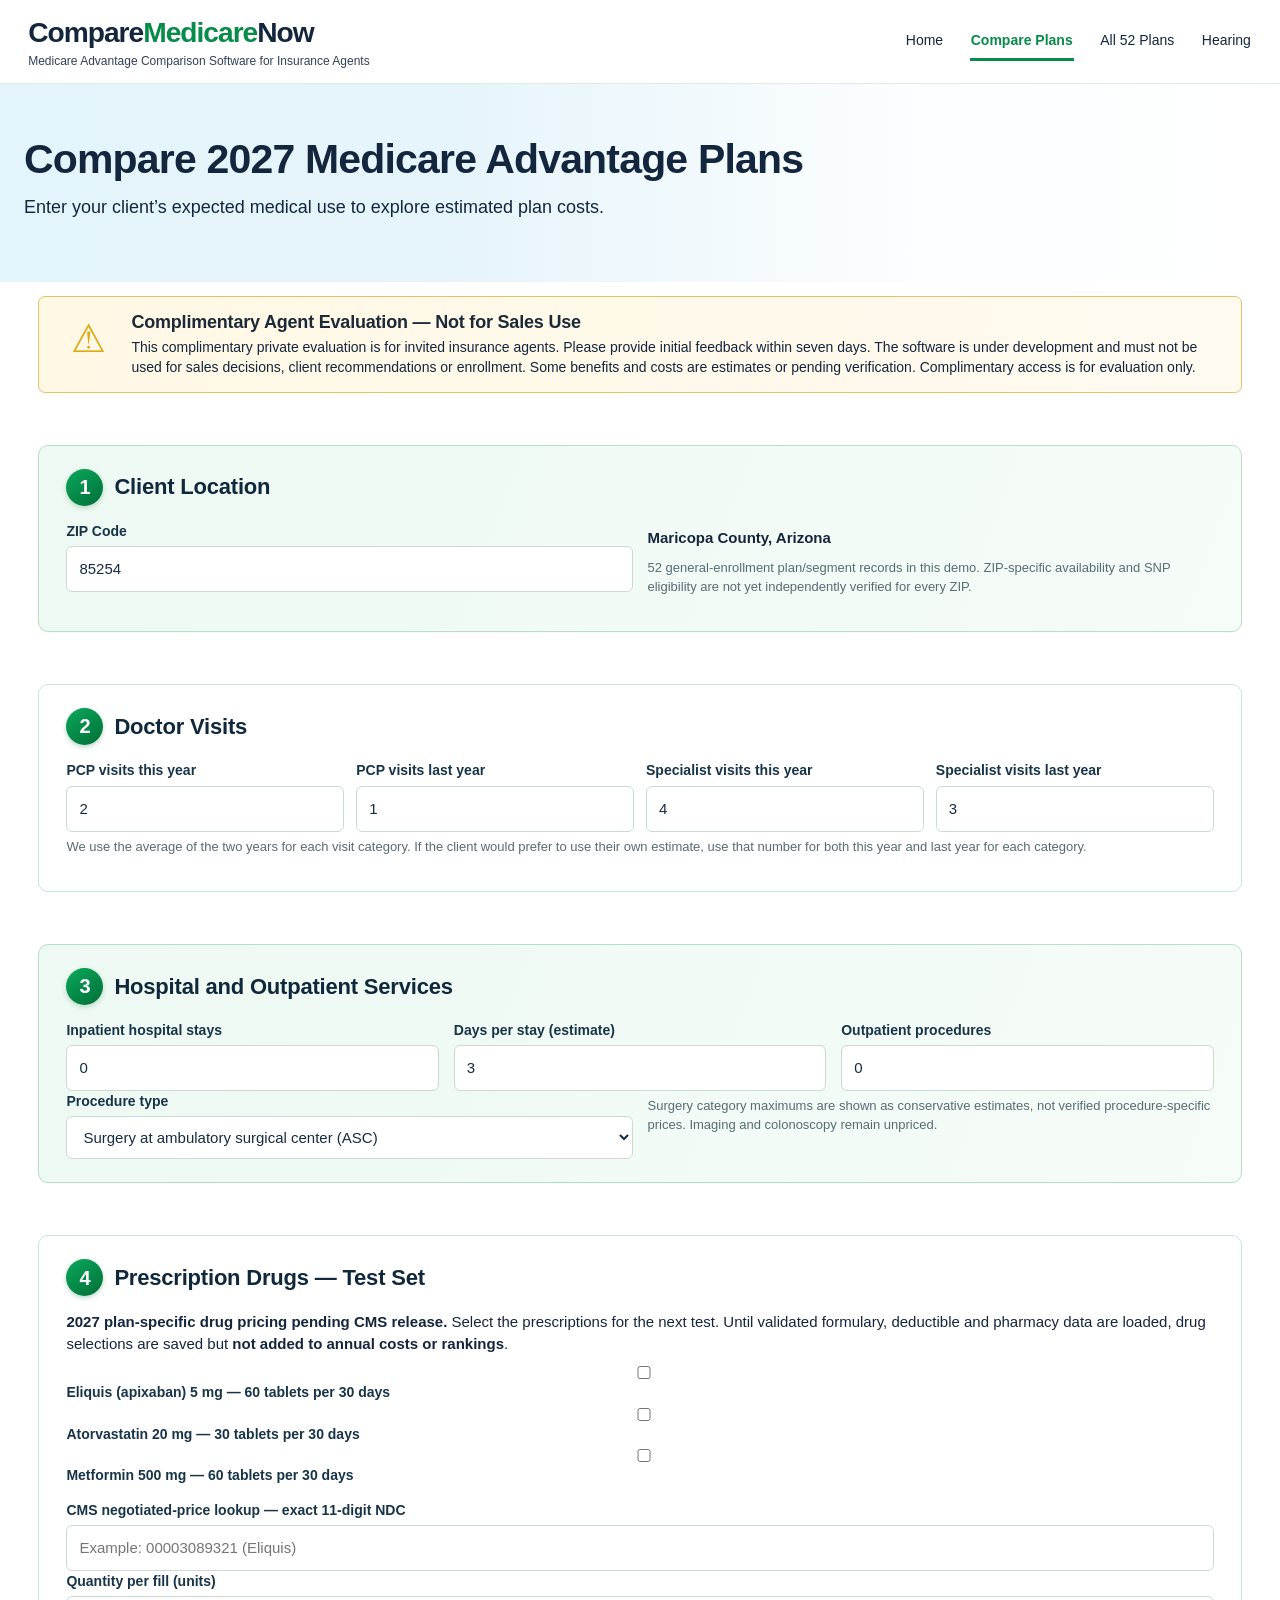
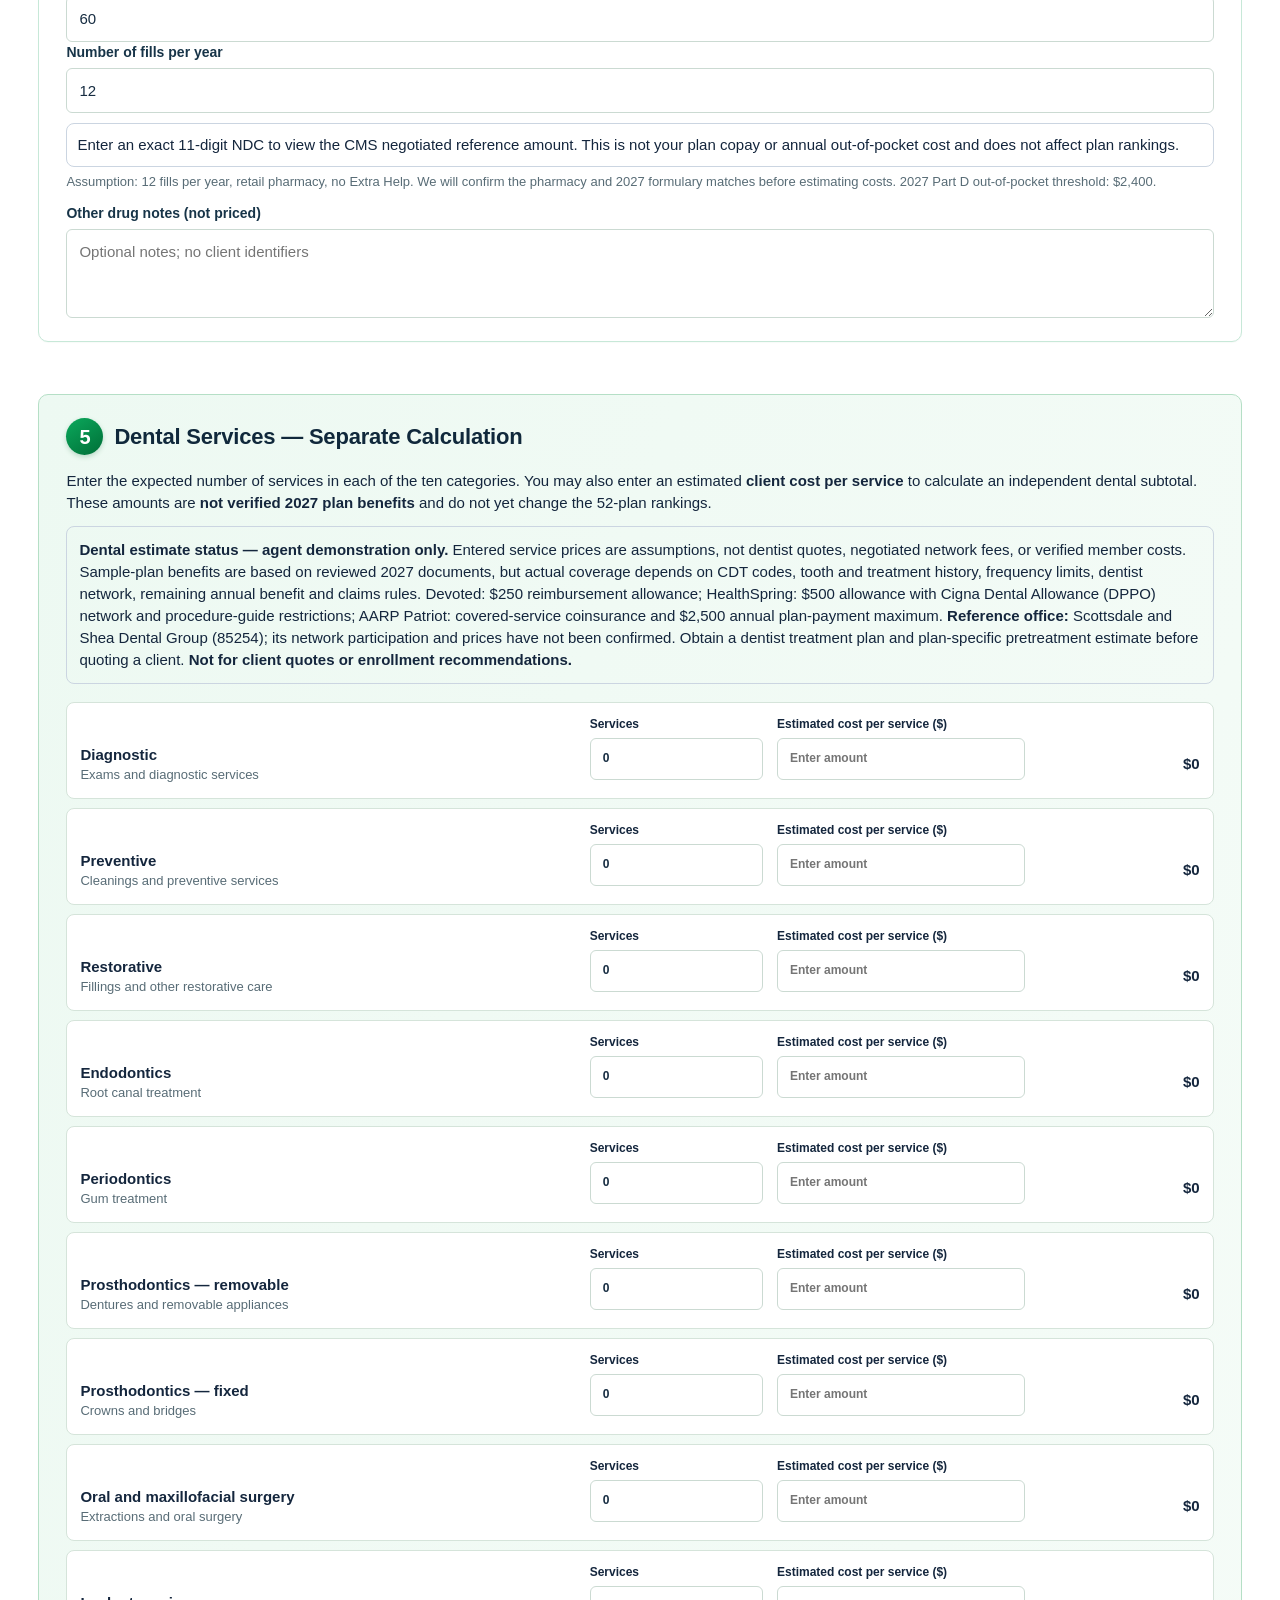
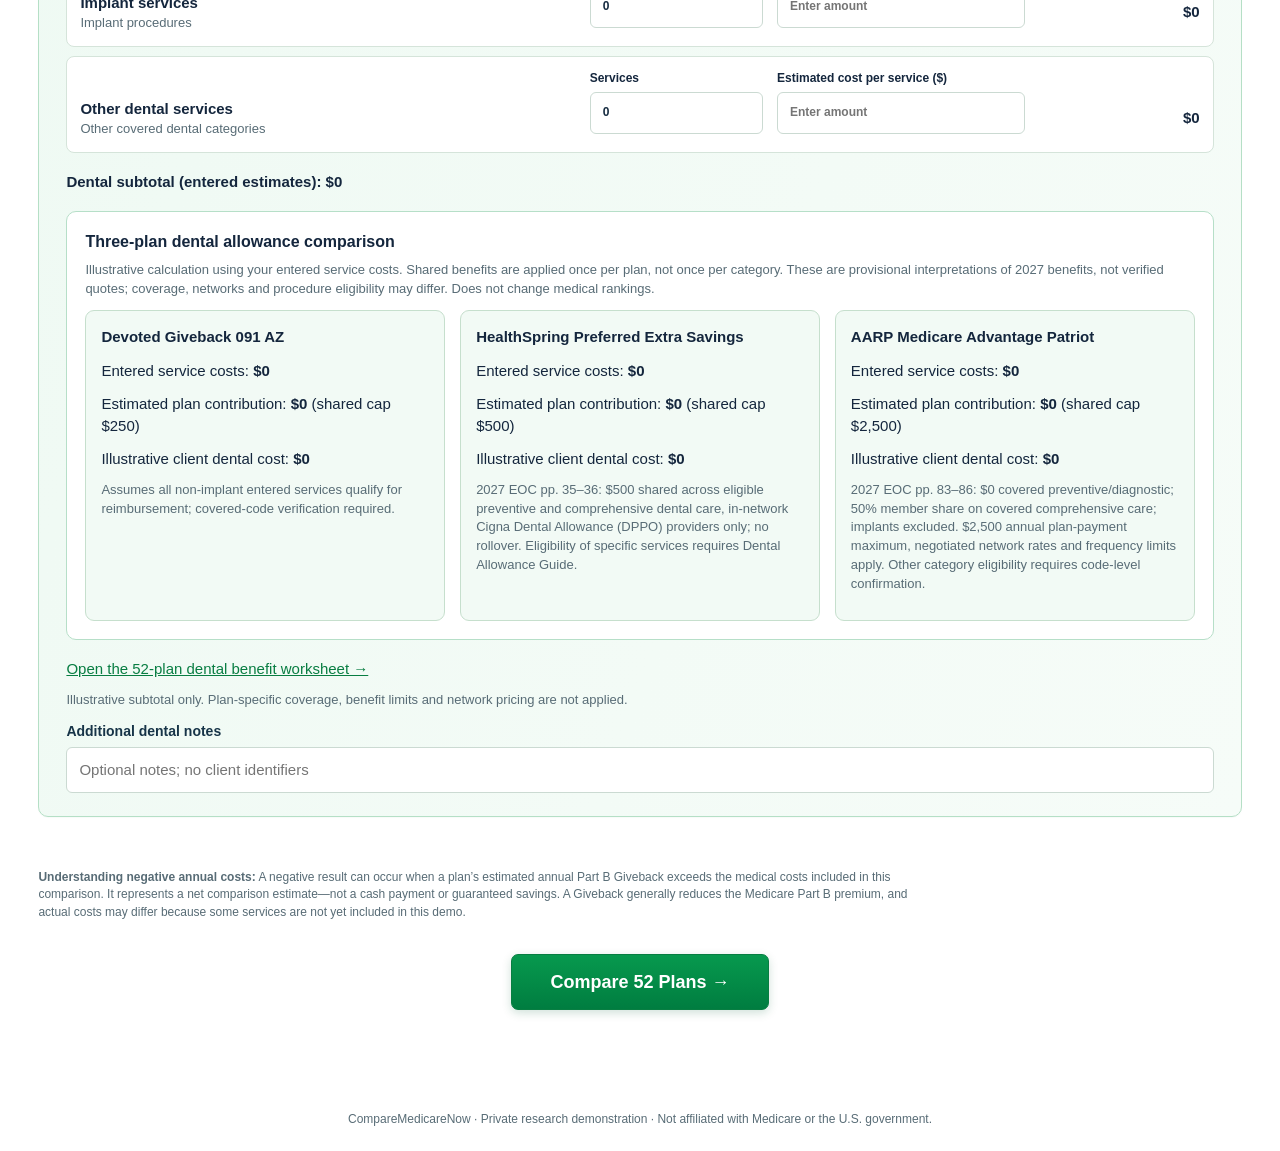
==== commit cdc15db7: "Wire CMS exact-NDC reference lookup into Page 2 drug entry" ====
--- a/compare.html
+++ b/compare.html
@@ -1 +1 @@
-<!doctype html><html lang="en"><head><meta charset="utf-8"><meta name="viewport" content="width=device-width,initial-scale=1"><title>Compare Plans | CompareMedicareNow</title><link rel="stylesheet" href="demo.css?v=dental1"></head><body class="page-compare"><header><div><a class="brand" href="index.html">Compare<span>Medicare</span>Now</a><small>Medicare Advantage Comparison Software for Insurance Agents</small></div><nav><a class="" href="index.html">Home</a><a class="active" href="compare.html">Compare Plans</a><a class="" href="plans.html">All 52 Plans</a><a class="" href="hearing.html">Hearing</a></nav></header><section class="hero agent-hero"><div class="container"><h1>Compare 2027 Medicare Advantage Plans</h1><p class="lead">Enter your client’s expected medical use to explore estimated plan costs.</p></div></section><main class="container"><section class="card warning agent-warning"><span class="warning-symbol" aria-hidden="true">⚠</span><div><h2>Complimentary Agent Evaluation — Not for Sales Use</h2><p>This complimentary private evaluation is for invited insurance agents. Please provide initial feedback within seven days. The software is under development and must not be used for sales decisions, client recommendations or enrollment. Some benefits and costs are estimates or pending verification. Complimentary access is for evaluation only.</p></div></section><section class="card soft agent-section"><h2><span class="step-number">1</span>Client Location</h2><div class="two"><div class="field"><label>ZIP Code</label><input id="zip" value="85254" inputmode="numeric"></div><div><p><b>Maricopa County, Arizona</b></p><p class="muted">52 general-enrollment plan/segment records in this demo. ZIP-specific availability and SNP eligibility are not yet independently verified for every ZIP.</p></div></div></section><section class="card agent-section"><h2><span class="step-number">2</span>Doctor Visits</h2><div class="grid4"><div class="field"><label>PCP visits this year</label><input id="pcpThis" type="number" min="0" value="2"></div><div class="field"><label>PCP visits last year</label><input id="pcpLast" type="number" min="0" value="1"></div><div class="field"><label>Specialist visits this year</label><input id="specThis" type="number" min="0" value="4"></div><div class="field"><label>Specialist visits last year</label><input id="specLast" type="number" min="0" value="3"></div></div><p class="muted">We use the average of the two years for each visit category. If the client would prefer to use their own estimate, use that number for both this year and last year for each category.</p></section><section class="card soft agent-section"><h2><span class="step-number">3</span>Hospital and Outpatient Services</h2><div class="three"><div class="field"><label>Inpatient hospital stays</label><input id="stays" type="number" min="0" value="0"></div><div class="field"><label>Days per stay (estimate)</label><input id="days" type="number" min="1" value="3"></div><div class="field"><label>Outpatient procedures</label><input id="procCount" type="number" min="0" value="0"></div></div><div class="two"><div class="field"><label>Procedure type</label><select id="procedure"><option value="asc">Surgery at ambulatory surgical center (ASC)</option><option value="hospital">Hospital outpatient surgery</option><option value="imaging">MRI / CT (not priced in this demo)</option><option value="colonoscopy">Colonoscopy (needs procedure-specific verification)</option></select></div><div><p class="muted">Surgery category maximums are shown as conservative estimates, not verified procedure-specific prices. Imaging and colonoscopy remain unpriced.</p></div></div></section><section class="card agent-section"><h2><span class="step-number">4</span>Prescription Drugs — Test Set</h2><p><b>CMS 2027 negotiated reference prices are available for selected drugs.</b> Choose prescriptions to view available reference-price information. Plan-specific member costs still require validation; drug selections are <b>not added to annual costs or rankings</b>.</p><div class="field"><label><input type="checkbox" id="drugEliquis"> Eliquis (apixaban) 5 mg — 60 tablets per 30 days</label><label><input type="checkbox" id="drugAtorvastatin"> Atorvastatin 20 mg — 30 tablets per 30 days</label><label><input type="checkbox" id="drugMetformin"> Metformin 500 mg — 60 tablets per 30 days</label></div><p class="muted">Assumption: 12 fills per year, retail pharmacy, no Extra Help. We will confirm the pharmacy and 2027 formulary matches before estimating costs. 2027 Part D out-of-pocket threshold: $2,400.</p><div id="drugPreview" class="notice" role="status" style="padding:12px;margin:12px 0;border:1px solid #cbd5e1;border-radius:8px">Select a test drug to inspect CMS 2027 reference pricing.</div><div class="field"><label>Other drug notes (not priced)</label><textarea id="drugs" rows="3" style="min-height:80px" placeholder="Optional notes; no client identifiers"></textarea></div></section><section class="card soft agent-section" id="dentalSection"><h2><span class="step-number">5</span>Dental Services — Separate Calculation</h2><p>Enter the expected number of services in each of the ten categories. You may also enter an estimated <b>client cost per service</b> to calculate an independent dental subtotal. These amounts are <b>not verified 2027 plan benefits</b> and do not yet change the 52-plan rankings.</p><div class="notice" style="margin:12px 0;padding:12px;border:1px solid #cbd5e1;border-radius:8px"><b>Dental estimate status — agent demonstration only.</b> Entered service prices are assumptions, not dentist quotes, negotiated network fees, or verified member costs. Sample-plan benefits are based on reviewed 2027 documents, but actual coverage depends on CDT codes, tooth and treatment history, frequency limits, dentist network, remaining annual benefit and claims rules. Devoted: $250 reimbursement allowance; HealthSpring: $500 allowance with Cigna Dental Allowance (DPPO) network and procedure-guide restrictions; AARP Patriot: covered-service coinsurance and $2,500 annual plan-payment maximum. <b>Reference office:</b> Scottsdale and Shea Dental Group (85254); its network participation and prices have not been confirmed. Obtain a dentist treatment plan and plan-specific pretreatment estimate before quoting a client. <b>Not for client quotes or enrollment recommendations.</b></div><div class="dental-list"><div class="dental-item"><div><b>Diagnostic</b><div class="muted">Exams and diagnostic services</div></div><label>Services<input type="number" min="0" step="1" value="0" data-dental-count="0"></label><label>Estimated cost per service ($)<input type="number" min="0" step="0.01" placeholder="Enter amount" data-dental-price="0"></label><output data-dental-subtotal="0">$0</output></div><div class="dental-item"><div><b>Preventive</b><div class="muted">Cleanings and preventive services</div></div><label>Services<input type="number" min="0" step="1" value="0" data-dental-count="1"></label><label>Estimated cost per service ($)<input type="number" min="0" step="0.01" placeholder="Enter amount" data-dental-price="1"></label><output data-dental-subtotal="1">$0</output></div><div class="dental-item"><div><b>Restorative</b><div class="muted">Fillings and other restorative care</div></div><label>Services<input type="number" min="0" step="1" value="0" data-dental-count="2"></label><label>Estimated cost per service ($)<input type="number" min="0" step="0.01" placeholder="Enter amount" data-dental-price="2"></label><output data-dental-subtotal="2">$0</output></div><div class="dental-item"><div><b>Endodontics</b><div class="muted">Root canal treatment</div></div><label>Services<input type="number" min="0" step="1" value="0" data-dental-count="3"></label><label>Estimated cost per service ($)<input type="number" min="0" step="0.01" placeholder="Enter amount" data-dental-price="3"></label><output data-dental-subtotal="3">$0</output></div><div class="dental-item"><div><b>Periodontics</b><div class="muted">Gum treatment</div></div><label>Services<input type="number" min="0" step="1" value="0" data-dental-count="4"></label><label>Estimated cost per service ($)<input type="number" min="0" step="0.01" placeholder="Enter amount" data-dental-price="4"></label><output data-dental-subtotal="4">$0</output></div><div class="dental-item"><div><b>Prosthodontics — removable</b><div class="muted">Dentures and removable appliances</div></div><label>Services<input type="number" min="0" step="1" value="0" data-dental-count="5"></label><label>Estimated cost per service ($)<input type="number" min="0" step="0.01" placeholder="Enter amount" data-dental-price="5"></label><output data-dental-subtotal="5">$0</output></div><div class="dental-item"><div><b>Prosthodontics — fixed</b><div class="muted">Crowns and bridges</div></div><label>Services<input type="number" min="0" step="1" value="0" data-dental-count="6"></label><label>Estimated cost per service ($)<input type="number" min="0" step="0.01" placeholder="Enter amount" data-dental-price="6"></label><output data-dental-subtotal="6">$0</output></div><div class="dental-item"><div><b>Oral and maxillofacial surgery</b><div class="muted">Extractions and oral surgery</div></div><label>Services<input type="number" min="0" step="1" value="0" data-dental-count="7"></label><label>Estimated cost per service ($)<input type="number" min="0" step="0.01" placeholder="Enter amount" data-dental-price="7"></label><output data-dental-subtotal="7">$0</output></div><div class="dental-item"><div><b>Implant services</b><div class="muted">Implant procedures</div></div><label>Services<input type="number" min="0" step="1" value="0" data-dental-count="8"></label><label>Estimated cost per service ($)<input type="number" min="0" step="0.01" placeholder="Enter amount" data-dental-price="8"></label><output data-dental-subtotal="8">$0</output></div><div class="dental-item"><div><b>Other dental services</b><div class="muted">Other covered dental categories</div></div><label>Services<input type="number" min="0" step="1" value="0" data-dental-count="9"></label><label>Estimated cost per service ($)<input type="number" min="0" step="0.01" placeholder="Enter amount" data-dental-price="9"></label><output data-dental-subtotal="9">$0</output></div></div><p><strong>Dental subtotal (entered estimates): <output id="dentalTotal">$0</output></strong></p><div class="dental-allowance-test" style="background:#fff;border:1px solid #b6dfc8;border-radius:10px;padding:18px;margin:18px 0"><h3>Three-plan dental allowance comparison</h3><p class="muted">Illustrative calculation using your entered service costs. Shared benefits are applied once per plan, not once per category. These are provisional interpretations of 2027 benefits, not verified quotes; coverage, networks and procedure eligibility may differ. Does not change medical rankings.</p><div id="dentalAllowanceResults" role="status">Enter a dental service quantity and price to compare these plans.</div></div><p><a href="dental-benefits.html">Open the 52-plan dental benefit worksheet →</a></p><p class="muted" id="dentalStatus">A subtotal is only complete when a cost is entered for every category with planned services. Dental benefit maximums, networks, exclusions and waiting periods are not applied.</p><div class="field"><label>Additional dental notes</label><input id="dental" placeholder="Optional notes; no client identifiers"></div></section><p class="muted" style="margin:0 0 18px;max-width:900px"><strong>Understanding negative annual costs:</strong> A negative result can occur when a plan’s estimated annual Part B Giveback exceeds the medical costs included in this comparison. It represents a net comparison estimate—not a cash payment or guaranteed savings. A Giveback generally reduces the Medicare Part B premium, and actual costs may differ because some services are not yet included in this demo.</p><div class="compare-action"><button id="compareBtn">Compare 52 Plans →</button><p id="compareError" class="muted" role="status"></p></div><section id="topResults" class="card agent-section" style="display:none;margin-top:24px"><h2>Top 3 Plans — Estimated Annual Cost</h2><p class="muted">Partial-cost estimates for evaluation only. Unpriced benefits and missing plan information can change the ranking.</p><div id="topThreeCards" class="top-three-grid"></div><div class="actions"><a class="button" href="plans.html">View All 52 Plans →</a></div></section></main><footer class="footer">CompareMedicareNow · Private research demonstration · Not affiliated with Medicare or the U.S. government.</footer><script src="cmn-2027-negotiated-prices.js"></script><script src="cmn-2027-drug-preview.js"></script><script src="demo-data.js?v=outpatient3"></script><script src="hearing-data.js"></script><script src="demo.js?v=dental2"></script></body></html>+<!doctype html><html lang="en"><head><meta charset="utf-8"><meta name="viewport" content="width=device-width,initial-scale=1"><title>Compare Plans | CompareMedicareNow</title><link rel="stylesheet" href="demo.css?v=dental1"></head><body class="page-compare"><header><div><a class="brand" href="index.html">Compare<span>Medicare</span>Now</a><small>Medicare Advantage Comparison Software for Insurance Agents</small></div><nav><a class="" href="index.html">Home</a><a class="active" href="compare.html">Compare Plans</a><a class="" href="plans.html">All 52 Plans</a><a class="" href="hearing.html">Hearing</a></nav></header><section class="hero agent-hero"><div class="container"><h1>Compare 2027 Medicare Advantage Plans</h1><p class="lead">Enter your client’s expected medical use to explore estimated plan costs.</p></div></section><main class="container"><section class="card warning agent-warning"><span class="warning-symbol" aria-hidden="true">⚠</span><div><h2>Complimentary Agent Evaluation — Not for Sales Use</h2><p>This complimentary private evaluation is for invited insurance agents. Please provide initial feedback within seven days. The software is under development and must not be used for sales decisions, client recommendations or enrollment. Some benefits and costs are estimates or pending verification. Complimentary access is for evaluation only.</p></div></section><section class="card soft agent-section"><h2><span class="step-number">1</span>Client Location</h2><div class="two"><div class="field"><label>ZIP Code</label><input id="zip" value="85254" inputmode="numeric"></div><div><p><b>Maricopa County, Arizona</b></p><p class="muted">52 general-enrollment plan/segment records in this demo. ZIP-specific availability and SNP eligibility are not yet independently verified for every ZIP.</p></div></div></section><section class="card agent-section"><h2><span class="step-number">2</span>Doctor Visits</h2><div class="grid4"><div class="field"><label>PCP visits this year</label><input id="pcpThis" type="number" min="0" value="2"></div><div class="field"><label>PCP visits last year</label><input id="pcpLast" type="number" min="0" value="1"></div><div class="field"><label>Specialist visits this year</label><input id="specThis" type="number" min="0" value="4"></div><div class="field"><label>Specialist visits last year</label><input id="specLast" type="number" min="0" value="3"></div></div><p class="muted">We use the average of the two years for each visit category. If the client would prefer to use their own estimate, use that number for both this year and last year for each category.</p></section><section class="card soft agent-section"><h2><span class="step-number">3</span>Hospital and Outpatient Services</h2><div class="three"><div class="field"><label>Inpatient hospital stays</label><input id="stays" type="number" min="0" value="0"></div><div class="field"><label>Days per stay (estimate)</label><input id="days" type="number" min="1" value="3"></div><div class="field"><label>Outpatient procedures</label><input id="procCount" type="number" min="0" value="0"></div></div><div class="two"><div class="field"><label>Procedure type</label><select id="procedure"><option value="asc">Surgery at ambulatory surgical center (ASC)</option><option value="hospital">Hospital outpatient surgery</option><option value="imaging">MRI / CT (not priced in this demo)</option><option value="colonoscopy">Colonoscopy (needs procedure-specific verification)</option></select></div><div><p class="muted">Surgery category maximums are shown as conservative estimates, not verified procedure-specific prices. Imaging and colonoscopy remain unpriced.</p></div></div></section><section class="card agent-section"><h2><span class="step-number">4</span>Prescription Drugs — Test Set</h2><p><b>2027 plan-specific drug pricing pending CMS release.</b> Select the prescriptions for the next test. Until validated formulary, deductible and pharmacy data are loaded, drug selections are saved but <b>not added to annual costs or rankings</b>.</p><div class="field"><label><input type="checkbox" id="drugEliquis"> Eliquis (apixaban) 5 mg — 60 tablets per 30 days</label><label><input type="checkbox" id="drugAtorvastatin"> Atorvastatin 20 mg — 30 tablets per 30 days</label><label><input type="checkbox" id="drugMetformin"> Metformin 500 mg — 60 tablets per 30 days</label></div><div class="field" style="margin-top:14px"><label for="drugNdc">CMS negotiated-price lookup — exact 11-digit NDC</label><input id="drugNdc" type="text" inputmode="numeric" maxlength="11" pattern="[0-9]{11}" placeholder="Example: 00003089321 (Eliquis)" autocomplete="off"><label for="drugQuantity">Quantity per fill (units)</label><input id="drugQuantity" type="number" min="1" step="1" value="60"><label for="drugFills">Number of fills per year</label><input id="drugFills" type="number" min="1" max="36" step="1" value="12"><div id="drugLookupStatus" class="notice" role="status" aria-live="polite" style="margin-top:10px;padding:10px;border:1px solid #cbd5e1;border-radius:8px">Enter an exact 11-digit NDC to view the CMS negotiated reference amount. This is not your plan copay or annual out-of-pocket cost and does not affect plan rankings.</div></div><p class="muted">Assumption: 12 fills per year, retail pharmacy, no Extra Help. We will confirm the pharmacy and 2027 formulary matches before estimating costs. 2027 Part D out-of-pocket threshold: $2,400.</p><div class="field"><label>Other drug notes (not priced)</label><textarea id="drugs" rows="3" style="min-height:80px" placeholder="Optional notes; no client identifiers"></textarea></div></section><section class="card soft agent-section" id="dentalSection"><h2><span class="step-number">5</span>Dental Services — Separate Calculation</h2><p>Enter the expected number of services in each of the ten categories. You may also enter an estimated <b>client cost per service</b> to calculate an independent dental subtotal. These amounts are <b>not verified 2027 plan benefits</b> and do not yet change the 52-plan rankings.</p><div class="notice" style="margin:12px 0;padding:12px;border:1px solid #cbd5e1;border-radius:8px"><b>Dental estimate status — agent demonstration only.</b> Entered service prices are assumptions, not dentist quotes, negotiated network fees, or verified member costs. Sample-plan benefits are based on reviewed 2027 documents, but actual coverage depends on CDT codes, tooth and treatment history, frequency limits, dentist network, remaining annual benefit and claims rules. Devoted: $250 reimbursement allowance; HealthSpring: $500 allowance with Cigna Dental Allowance (DPPO) network and procedure-guide restrictions; AARP Patriot: covered-service coinsurance and $2,500 annual plan-payment maximum. <b>Reference office:</b> Scottsdale and Shea Dental Group (85254); its network participation and prices have not been confirmed. Obtain a dentist treatment plan and plan-specific pretreatment estimate before quoting a client. <b>Not for client quotes or enrollment recommendations.</b></div><div class="dental-list"><div class="dental-item"><div><b>Diagnostic</b><div class="muted">Exams and diagnostic services</div></div><label>Services<input type="number" min="0" step="1" value="0" data-dental-count="0"></label><label>Estimated cost per service ($)<input type="number" min="0" step="0.01" placeholder="Enter amount" data-dental-price="0"></label><output data-dental-subtotal="0">$0</output></div><div class="dental-item"><div><b>Preventive</b><div class="muted">Cleanings and preventive services</div></div><label>Services<input type="number" min="0" step="1" value="0" data-dental-count="1"></label><label>Estimated cost per service ($)<input type="number" min="0" step="0.01" placeholder="Enter amount" data-dental-price="1"></label><output data-dental-subtotal="1">$0</output></div><div class="dental-item"><div><b>Restorative</b><div class="muted">Fillings and other restorative care</div></div><label>Services<input type="number" min="0" step="1" value="0" data-dental-count="2"></label><label>Estimated cost per service ($)<input type="number" min="0" step="0.01" placeholder="Enter amount" data-dental-price="2"></label><output data-dental-subtotal="2">$0</output></div><div class="dental-item"><div><b>Endodontics</b><div class="muted">Root canal treatment</div></div><label>Services<input type="number" min="0" step="1" value="0" data-dental-count="3"></label><label>Estimated cost per service ($)<input type="number" min="0" step="0.01" placeholder="Enter amount" data-dental-price="3"></label><output data-dental-subtotal="3">$0</output></div><div class="dental-item"><div><b>Periodontics</b><div class="muted">Gum treatment</div></div><label>Services<input type="number" min="0" step="1" value="0" data-dental-count="4"></label><label>Estimated cost per service ($)<input type="number" min="0" step="0.01" placeholder="Enter amount" data-dental-price="4"></label><output data-dental-subtotal="4">$0</output></div><div class="dental-item"><div><b>Prosthodontics — removable</b><div class="muted">Dentures and removable appliances</div></div><label>Services<input type="number" min="0" step="1" value="0" data-dental-count="5"></label><label>Estimated cost per service ($)<input type="number" min="0" step="0.01" placeholder="Enter amount" data-dental-price="5"></label><output data-dental-subtotal="5">$0</output></div><div class="dental-item"><div><b>Prosthodontics — fixed</b><div class="muted">Crowns and bridges</div></div><label>Services<input type="number" min="0" step="1" value="0" data-dental-count="6"></label><label>Estimated cost per service ($)<input type="number" min="0" step="0.01" placeholder="Enter amount" data-dental-price="6"></label><output data-dental-subtotal="6">$0</output></div><div class="dental-item"><div><b>Oral and maxillofacial surgery</b><div class="muted">Extractions and oral surgery</div></div><label>Services<input type="number" min="0" step="1" value="0" data-dental-count="7"></label><label>Estimated cost per service ($)<input type="number" min="0" step="0.01" placeholder="Enter amount" data-dental-price="7"></label><output data-dental-subtotal="7">$0</output></div><div class="dental-item"><div><b>Implant services</b><div class="muted">Implant procedures</div></div><label>Services<input type="number" min="0" step="1" value="0" data-dental-count="8"></label><label>Estimated cost per service ($)<input type="number" min="0" step="0.01" placeholder="Enter amount" data-dental-price="8"></label><output data-dental-subtotal="8">$0</output></div><div class="dental-item"><div><b>Other dental services</b><div class="muted">Other covered dental categories</div></div><label>Services<input type="number" min="0" step="1" value="0" data-dental-count="9"></label><label>Estimated cost per service ($)<input type="number" min="0" step="0.01" placeholder="Enter amount" data-dental-price="9"></label><output data-dental-subtotal="9">$0</output></div></div><p><strong>Dental subtotal (entered estimates): <output id="dentalTotal">$0</output></strong></p><div class="dental-allowance-test" style="background:#fff;border:1px solid #b6dfc8;border-radius:10px;padding:18px;margin:18px 0"><h3>Three-plan dental allowance comparison</h3><p class="muted">Illustrative calculation using your entered service costs. Shared benefits are applied once per plan, not once per category. These are provisional interpretations of 2027 benefits, not verified quotes; coverage, networks and procedure eligibility may differ. Does not change medical rankings.</p><div id="dentalAllowanceResults" role="status">Enter a dental service quantity and price to compare these plans.</div></div><p><a href="dental-benefits.html">Open the 52-plan dental benefit worksheet →</a></p><p class="muted" id="dentalStatus">A subtotal is only complete when a cost is entered for every category with planned services. Dental benefit maximums, networks, exclusions and waiting periods are not applied.</p><div class="field"><label>Additional dental notes</label><input id="dental" placeholder="Optional notes; no client identifiers"></div></section><p class="muted" style="margin:0 0 18px;max-width:900px"><strong>Understanding negative annual costs:</strong> A negative result can occur when a plan’s estimated annual Part B Giveback exceeds the medical costs included in this comparison. It represents a net comparison estimate—not a cash payment or guaranteed savings. A Giveback generally reduces the Medicare Part B premium, and actual costs may differ because some services are not yet included in this demo.</p><div class="compare-action"><button id="compareBtn">Compare 52 Plans →</button><p id="compareError" class="muted" role="status"></p></div><section id="topResults" class="card agent-section" style="display:none;margin-top:24px"><h2>Top 3 Plans — Estimated Annual Cost</h2><p class="muted">Partial-cost estimates for evaluation only. Unpriced benefits and missing plan information can change the ranking.</p><div id="topThreeCards" class="top-three-grid"></div><div class="actions"><a class="button" href="plans.html">View All 52 Plans →</a></div></section></main><footer class="footer">CompareMedicareNow · Private research demonstration · Not affiliated with Medicare or the U.S. government.</footer><script src="demo-data.js?v=outpatient3"></script><script src="hearing-data.js"></script><script src="cms-mfp-2027.js"></script><script src="cms-drug-reference.js"></script><script src="demo.js?v=drug-entry1"></script></body></html>
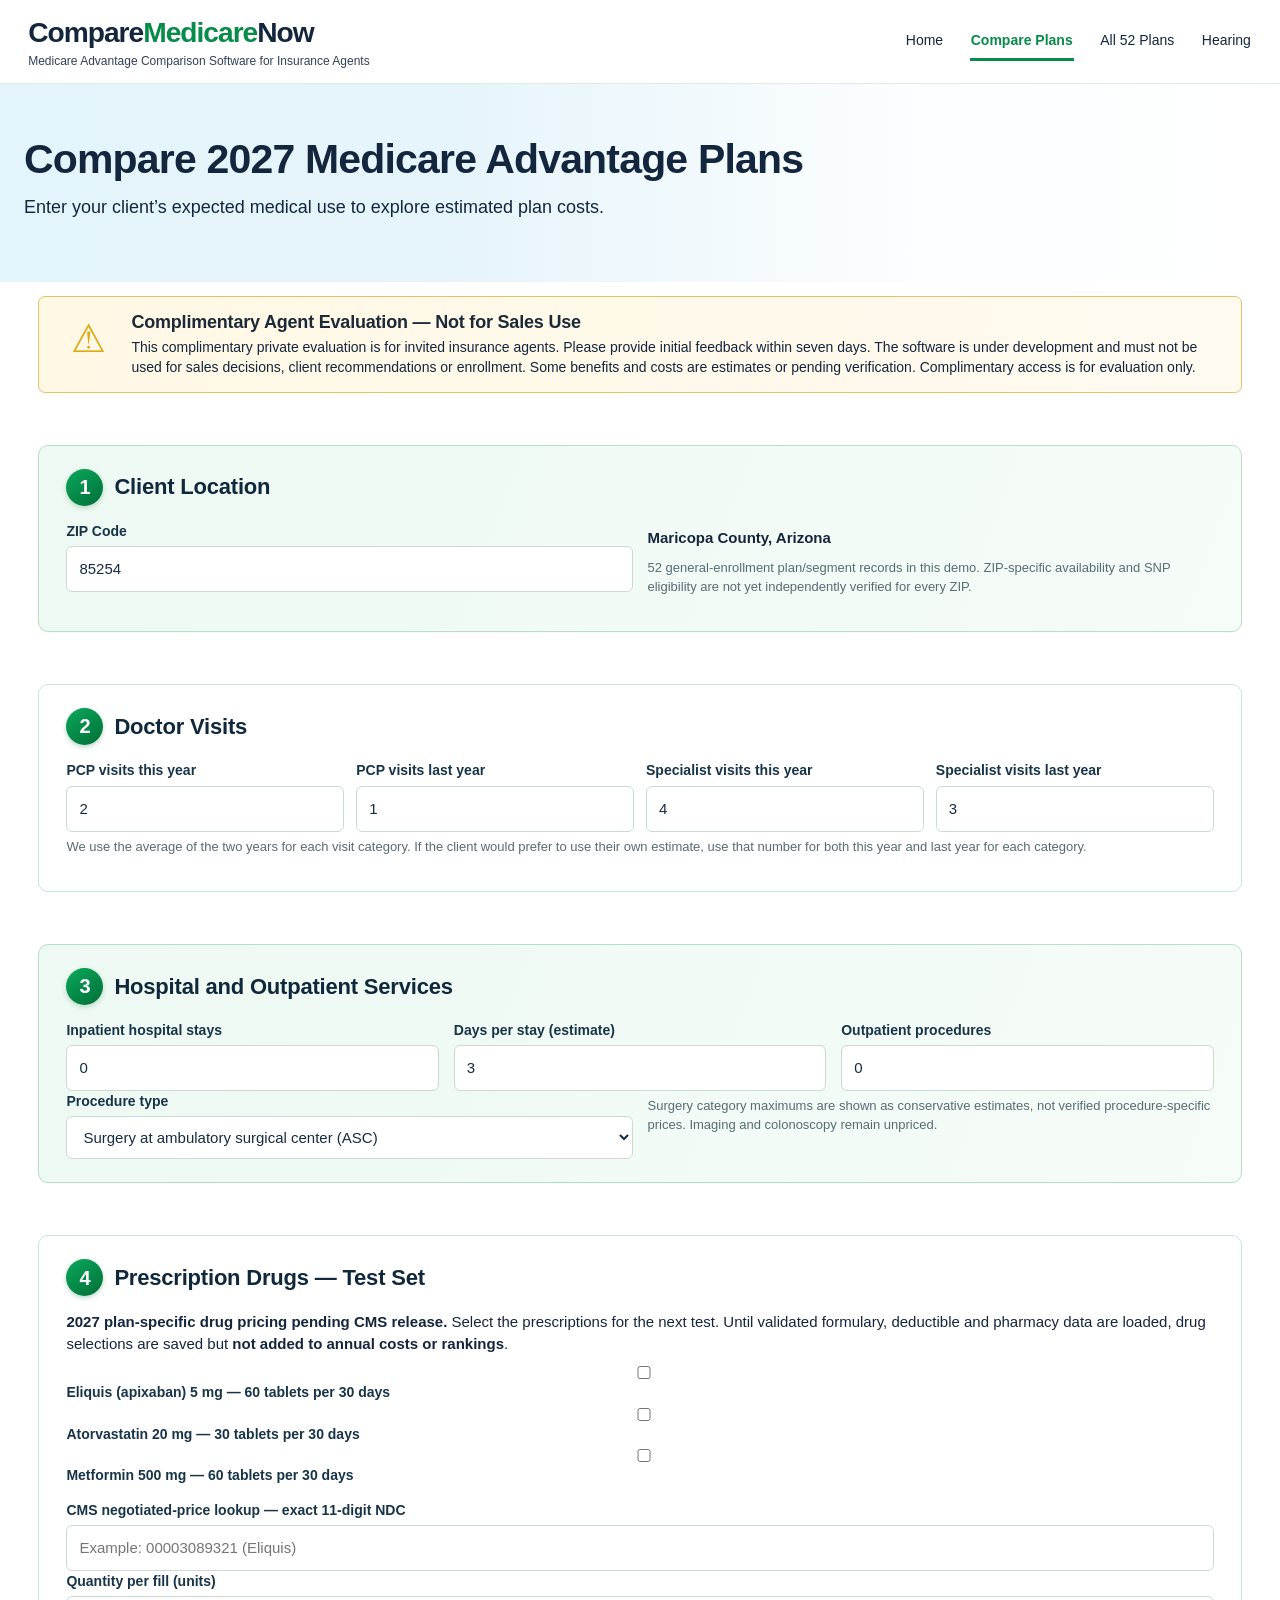
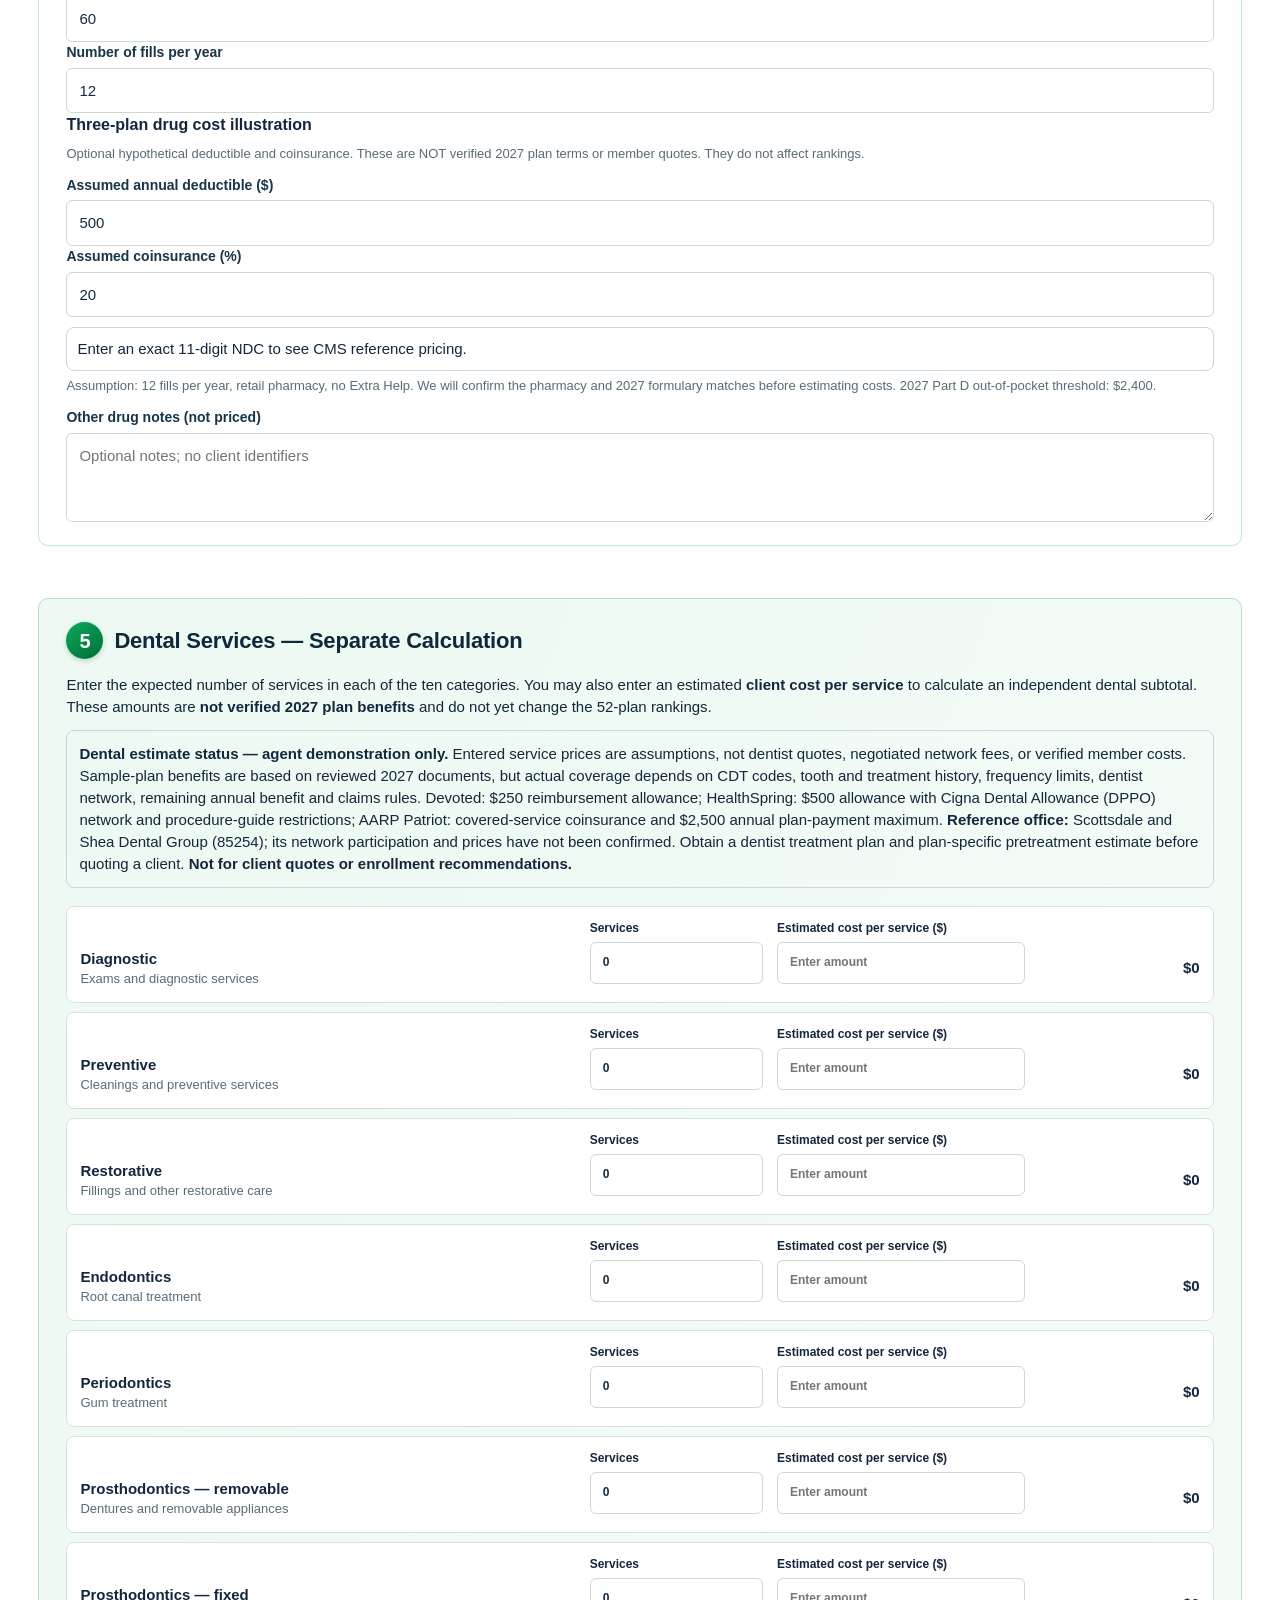
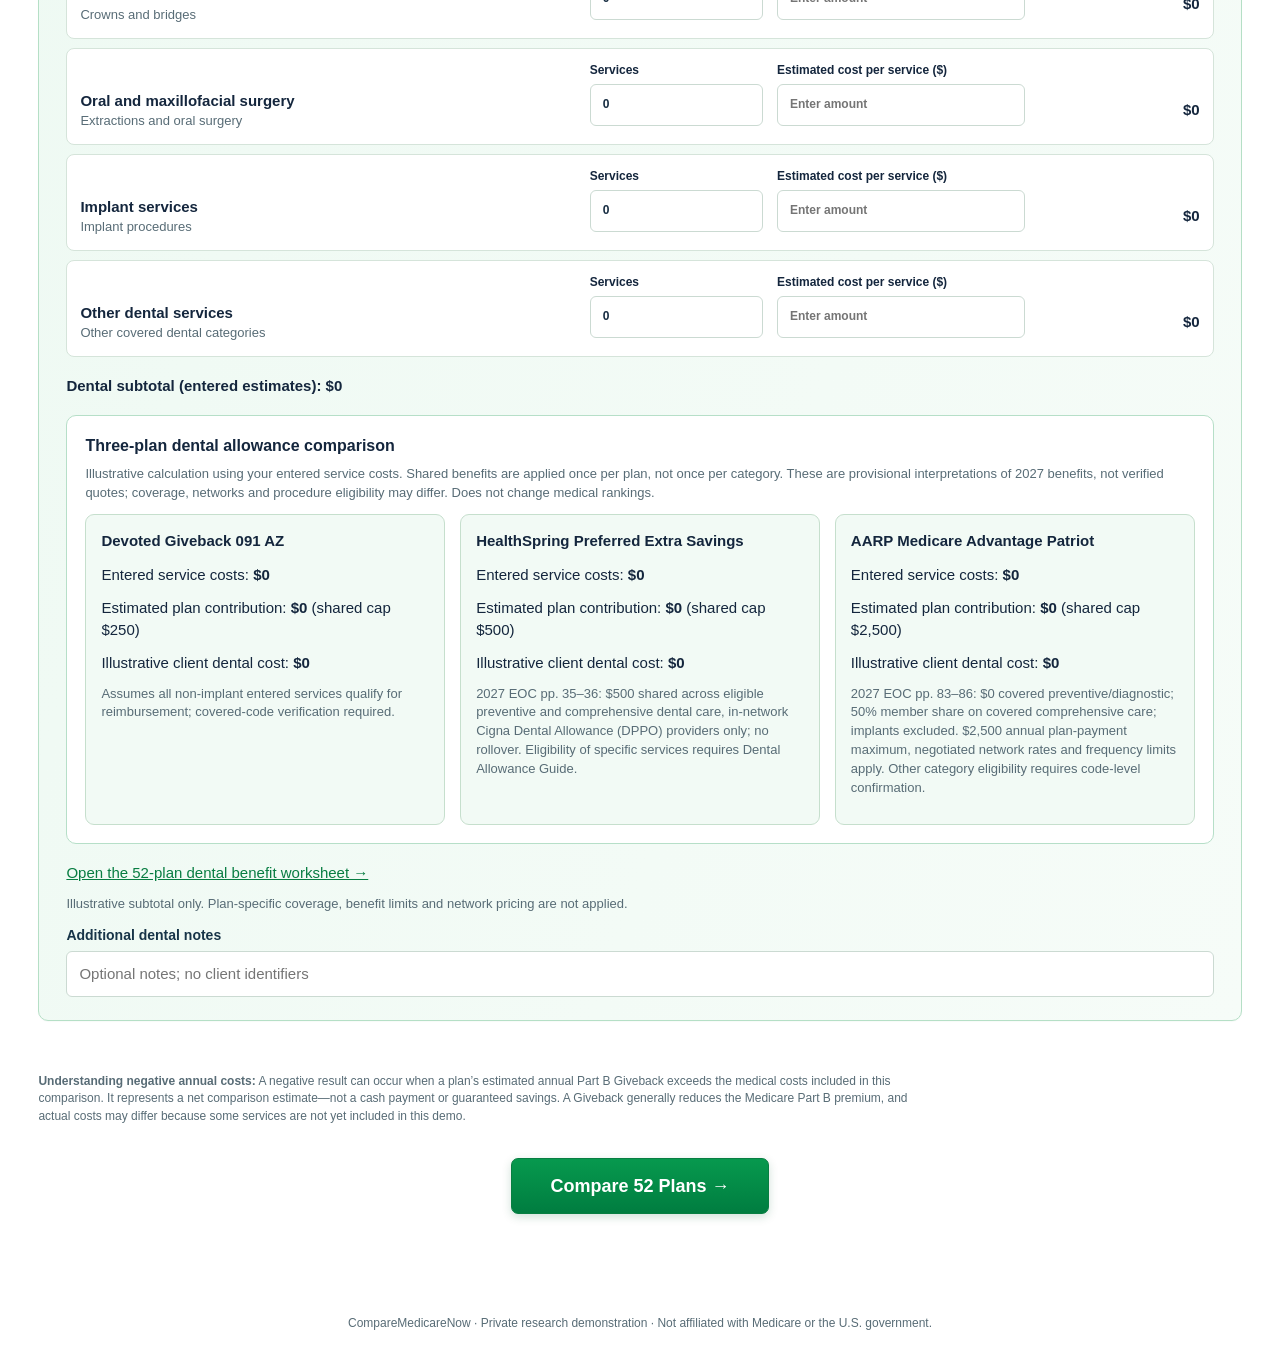
==== commit c617f9fd: "Show guarded three-plan prescription cost scenarios on input page" ====
--- a/compare.html
+++ b/compare.html
@@ -1 +1 @@
-<!doctype html><html lang="en"><head><meta charset="utf-8"><meta name="viewport" content="width=device-width,initial-scale=1"><title>Compare Plans | CompareMedicareNow</title><link rel="stylesheet" href="demo.css?v=dental1"></head><body class="page-compare"><header><div><a class="brand" href="index.html">Compare<span>Medicare</span>Now</a><small>Medicare Advantage Comparison Software for Insurance Agents</small></div><nav><a class="" href="index.html">Home</a><a class="active" href="compare.html">Compare Plans</a><a class="" href="plans.html">All 52 Plans</a><a class="" href="hearing.html">Hearing</a></nav></header><section class="hero agent-hero"><div class="container"><h1>Compare 2027 Medicare Advantage Plans</h1><p class="lead">Enter your client’s expected medical use to explore estimated plan costs.</p></div></section><main class="container"><section class="card warning agent-warning"><span class="warning-symbol" aria-hidden="true">⚠</span><div><h2>Complimentary Agent Evaluation — Not for Sales Use</h2><p>This complimentary private evaluation is for invited insurance agents. Please provide initial feedback within seven days. The software is under development and must not be used for sales decisions, client recommendations or enrollment. Some benefits and costs are estimates or pending verification. Complimentary access is for evaluation only.</p></div></section><section class="card soft agent-section"><h2><span class="step-number">1</span>Client Location</h2><div class="two"><div class="field"><label>ZIP Code</label><input id="zip" value="85254" inputmode="numeric"></div><div><p><b>Maricopa County, Arizona</b></p><p class="muted">52 general-enrollment plan/segment records in this demo. ZIP-specific availability and SNP eligibility are not yet independently verified for every ZIP.</p></div></div></section><section class="card agent-section"><h2><span class="step-number">2</span>Doctor Visits</h2><div class="grid4"><div class="field"><label>PCP visits this year</label><input id="pcpThis" type="number" min="0" value="2"></div><div class="field"><label>PCP visits last year</label><input id="pcpLast" type="number" min="0" value="1"></div><div class="field"><label>Specialist visits this year</label><input id="specThis" type="number" min="0" value="4"></div><div class="field"><label>Specialist visits last year</label><input id="specLast" type="number" min="0" value="3"></div></div><p class="muted">We use the average of the two years for each visit category. If the client would prefer to use their own estimate, use that number for both this year and last year for each category.</p></section><section class="card soft agent-section"><h2><span class="step-number">3</span>Hospital and Outpatient Services</h2><div class="three"><div class="field"><label>Inpatient hospital stays</label><input id="stays" type="number" min="0" value="0"></div><div class="field"><label>Days per stay (estimate)</label><input id="days" type="number" min="1" value="3"></div><div class="field"><label>Outpatient procedures</label><input id="procCount" type="number" min="0" value="0"></div></div><div class="two"><div class="field"><label>Procedure type</label><select id="procedure"><option value="asc">Surgery at ambulatory surgical center (ASC)</option><option value="hospital">Hospital outpatient surgery</option><option value="imaging">MRI / CT (not priced in this demo)</option><option value="colonoscopy">Colonoscopy (needs procedure-specific verification)</option></select></div><div><p class="muted">Surgery category maximums are shown as conservative estimates, not verified procedure-specific prices. Imaging and colonoscopy remain unpriced.</p></div></div></section><section class="card agent-section"><h2><span class="step-number">4</span>Prescription Drugs — Test Set</h2><p><b>2027 plan-specific drug pricing pending CMS release.</b> Select the prescriptions for the next test. Until validated formulary, deductible and pharmacy data are loaded, drug selections are saved but <b>not added to annual costs or rankings</b>.</p><div class="field"><label><input type="checkbox" id="drugEliquis"> Eliquis (apixaban) 5 mg — 60 tablets per 30 days</label><label><input type="checkbox" id="drugAtorvastatin"> Atorvastatin 20 mg — 30 tablets per 30 days</label><label><input type="checkbox" id="drugMetformin"> Metformin 500 mg — 60 tablets per 30 days</label></div><div class="field" style="margin-top:14px"><label for="drugNdc">CMS negotiated-price lookup — exact 11-digit NDC</label><input id="drugNdc" type="text" inputmode="numeric" maxlength="11" pattern="[0-9]{11}" placeholder="Example: 00003089321 (Eliquis)" autocomplete="off"><label for="drugQuantity">Quantity per fill (units)</label><input id="drugQuantity" type="number" min="1" step="1" value="60"><label for="drugFills">Number of fills per year</label><input id="drugFills" type="number" min="1" max="36" step="1" value="12"><div id="drugLookupStatus" class="notice" role="status" aria-live="polite" style="margin-top:10px;padding:10px;border:1px solid #cbd5e1;border-radius:8px">Enter an exact 11-digit NDC to view the CMS negotiated reference amount. This is not your plan copay or annual out-of-pocket cost and does not affect plan rankings.</div></div><p class="muted">Assumption: 12 fills per year, retail pharmacy, no Extra Help. We will confirm the pharmacy and 2027 formulary matches before estimating costs. 2027 Part D out-of-pocket threshold: $2,400.</p><div class="field"><label>Other drug notes (not priced)</label><textarea id="drugs" rows="3" style="min-height:80px" placeholder="Optional notes; no client identifiers"></textarea></div></section><section class="card soft agent-section" id="dentalSection"><h2><span class="step-number">5</span>Dental Services — Separate Calculation</h2><p>Enter the expected number of services in each of the ten categories. You may also enter an estimated <b>client cost per service</b> to calculate an independent dental subtotal. These amounts are <b>not verified 2027 plan benefits</b> and do not yet change the 52-plan rankings.</p><div class="notice" style="margin:12px 0;padding:12px;border:1px solid #cbd5e1;border-radius:8px"><b>Dental estimate status — agent demonstration only.</b> Entered service prices are assumptions, not dentist quotes, negotiated network fees, or verified member costs. Sample-plan benefits are based on reviewed 2027 documents, but actual coverage depends on CDT codes, tooth and treatment history, frequency limits, dentist network, remaining annual benefit and claims rules. Devoted: $250 reimbursement allowance; HealthSpring: $500 allowance with Cigna Dental Allowance (DPPO) network and procedure-guide restrictions; AARP Patriot: covered-service coinsurance and $2,500 annual plan-payment maximum. <b>Reference office:</b> Scottsdale and Shea Dental Group (85254); its network participation and prices have not been confirmed. Obtain a dentist treatment plan and plan-specific pretreatment estimate before quoting a client. <b>Not for client quotes or enrollment recommendations.</b></div><div class="dental-list"><div class="dental-item"><div><b>Diagnostic</b><div class="muted">Exams and diagnostic services</div></div><label>Services<input type="number" min="0" step="1" value="0" data-dental-count="0"></label><label>Estimated cost per service ($)<input type="number" min="0" step="0.01" placeholder="Enter amount" data-dental-price="0"></label><output data-dental-subtotal="0">$0</output></div><div class="dental-item"><div><b>Preventive</b><div class="muted">Cleanings and preventive services</div></div><label>Services<input type="number" min="0" step="1" value="0" data-dental-count="1"></label><label>Estimated cost per service ($)<input type="number" min="0" step="0.01" placeholder="Enter amount" data-dental-price="1"></label><output data-dental-subtotal="1">$0</output></div><div class="dental-item"><div><b>Restorative</b><div class="muted">Fillings and other restorative care</div></div><label>Services<input type="number" min="0" step="1" value="0" data-dental-count="2"></label><label>Estimated cost per service ($)<input type="number" min="0" step="0.01" placeholder="Enter amount" data-dental-price="2"></label><output data-dental-subtotal="2">$0</output></div><div class="dental-item"><div><b>Endodontics</b><div class="muted">Root canal treatment</div></div><label>Services<input type="number" min="0" step="1" value="0" data-dental-count="3"></label><label>Estimated cost per service ($)<input type="number" min="0" step="0.01" placeholder="Enter amount" data-dental-price="3"></label><output data-dental-subtotal="3">$0</output></div><div class="dental-item"><div><b>Periodontics</b><div class="muted">Gum treatment</div></div><label>Services<input type="number" min="0" step="1" value="0" data-dental-count="4"></label><label>Estimated cost per service ($)<input type="number" min="0" step="0.01" placeholder="Enter amount" data-dental-price="4"></label><output data-dental-subtotal="4">$0</output></div><div class="dental-item"><div><b>Prosthodontics — removable</b><div class="muted">Dentures and removable appliances</div></div><label>Services<input type="number" min="0" step="1" value="0" data-dental-count="5"></label><label>Estimated cost per service ($)<input type="number" min="0" step="0.01" placeholder="Enter amount" data-dental-price="5"></label><output data-dental-subtotal="5">$0</output></div><div class="dental-item"><div><b>Prosthodontics — fixed</b><div class="muted">Crowns and bridges</div></div><label>Services<input type="number" min="0" step="1" value="0" data-dental-count="6"></label><label>Estimated cost per service ($)<input type="number" min="0" step="0.01" placeholder="Enter amount" data-dental-price="6"></label><output data-dental-subtotal="6">$0</output></div><div class="dental-item"><div><b>Oral and maxillofacial surgery</b><div class="muted">Extractions and oral surgery</div></div><label>Services<input type="number" min="0" step="1" value="0" data-dental-count="7"></label><label>Estimated cost per service ($)<input type="number" min="0" step="0.01" placeholder="Enter amount" data-dental-price="7"></label><output data-dental-subtotal="7">$0</output></div><div class="dental-item"><div><b>Implant services</b><div class="muted">Implant procedures</div></div><label>Services<input type="number" min="0" step="1" value="0" data-dental-count="8"></label><label>Estimated cost per service ($)<input type="number" min="0" step="0.01" placeholder="Enter amount" data-dental-price="8"></label><output data-dental-subtotal="8">$0</output></div><div class="dental-item"><div><b>Other dental services</b><div class="muted">Other covered dental categories</div></div><label>Services<input type="number" min="0" step="1" value="0" data-dental-count="9"></label><label>Estimated cost per service ($)<input type="number" min="0" step="0.01" placeholder="Enter amount" data-dental-price="9"></label><output data-dental-subtotal="9">$0</output></div></div><p><strong>Dental subtotal (entered estimates): <output id="dentalTotal">$0</output></strong></p><div class="dental-allowance-test" style="background:#fff;border:1px solid #b6dfc8;border-radius:10px;padding:18px;margin:18px 0"><h3>Three-plan dental allowance comparison</h3><p class="muted">Illustrative calculation using your entered service costs. Shared benefits are applied once per plan, not once per category. These are provisional interpretations of 2027 benefits, not verified quotes; coverage, networks and procedure eligibility may differ. Does not change medical rankings.</p><div id="dentalAllowanceResults" role="status">Enter a dental service quantity and price to compare these plans.</div></div><p><a href="dental-benefits.html">Open the 52-plan dental benefit worksheet →</a></p><p class="muted" id="dentalStatus">A subtotal is only complete when a cost is entered for every category with planned services. Dental benefit maximums, networks, exclusions and waiting periods are not applied.</p><div class="field"><label>Additional dental notes</label><input id="dental" placeholder="Optional notes; no client identifiers"></div></section><p class="muted" style="margin:0 0 18px;max-width:900px"><strong>Understanding negative annual costs:</strong> A negative result can occur when a plan’s estimated annual Part B Giveback exceeds the medical costs included in this comparison. It represents a net comparison estimate—not a cash payment or guaranteed savings. A Giveback generally reduces the Medicare Part B premium, and actual costs may differ because some services are not yet included in this demo.</p><div class="compare-action"><button id="compareBtn">Compare 52 Plans →</button><p id="compareError" class="muted" role="status"></p></div><section id="topResults" class="card agent-section" style="display:none;margin-top:24px"><h2>Top 3 Plans — Estimated Annual Cost</h2><p class="muted">Partial-cost estimates for evaluation only. Unpriced benefits and missing plan information can change the ranking.</p><div id="topThreeCards" class="top-three-grid"></div><div class="actions"><a class="button" href="plans.html">View All 52 Plans →</a></div></section></main><footer class="footer">CompareMedicareNow · Private research demonstration · Not affiliated with Medicare or the U.S. government.</footer><script src="demo-data.js?v=outpatient3"></script><script src="hearing-data.js"></script><script src="cms-mfp-2027.js"></script><script src="cms-drug-reference.js"></script><script src="demo.js?v=drug-entry1"></script></body></html>+<!doctype html><html lang="en"><head><meta charset="utf-8"><meta name="viewport" content="width=device-width,initial-scale=1"><title>Compare Plans | CompareMedicareNow</title><link rel="stylesheet" href="demo.css?v=dental1"></head><body class="page-compare"><header><div><a class="brand" href="index.html">Compare<span>Medicare</span>Now</a><small>Medicare Advantage Comparison Software for Insurance Agents</small></div><nav><a class="" href="index.html">Home</a><a class="active" href="compare.html">Compare Plans</a><a class="" href="plans.html">All 52 Plans</a><a class="" href="hearing.html">Hearing</a></nav></header><section class="hero agent-hero"><div class="container"><h1>Compare 2027 Medicare Advantage Plans</h1><p class="lead">Enter your client’s expected medical use to explore estimated plan costs.</p></div></section><main class="container"><section class="card warning agent-warning"><span class="warning-symbol" aria-hidden="true">⚠</span><div><h2>Complimentary Agent Evaluation — Not for Sales Use</h2><p>This complimentary private evaluation is for invited insurance agents. Please provide initial feedback within seven days. The software is under development and must not be used for sales decisions, client recommendations or enrollment. Some benefits and costs are estimates or pending verification. Complimentary access is for evaluation only.</p></div></section><section class="card soft agent-section"><h2><span class="step-number">1</span>Client Location</h2><div class="two"><div class="field"><label>ZIP Code</label><input id="zip" value="85254" inputmode="numeric"></div><div><p><b>Maricopa County, Arizona</b></p><p class="muted">52 general-enrollment plan/segment records in this demo. ZIP-specific availability and SNP eligibility are not yet independently verified for every ZIP.</p></div></div></section><section class="card agent-section"><h2><span class="step-number">2</span>Doctor Visits</h2><div class="grid4"><div class="field"><label>PCP visits this year</label><input id="pcpThis" type="number" min="0" value="2"></div><div class="field"><label>PCP visits last year</label><input id="pcpLast" type="number" min="0" value="1"></div><div class="field"><label>Specialist visits this year</label><input id="specThis" type="number" min="0" value="4"></div><div class="field"><label>Specialist visits last year</label><input id="specLast" type="number" min="0" value="3"></div></div><p class="muted">We use the average of the two years for each visit category. If the client would prefer to use their own estimate, use that number for both this year and last year for each category.</p></section><section class="card soft agent-section"><h2><span class="step-number">3</span>Hospital and Outpatient Services</h2><div class="three"><div class="field"><label>Inpatient hospital stays</label><input id="stays" type="number" min="0" value="0"></div><div class="field"><label>Days per stay (estimate)</label><input id="days" type="number" min="1" value="3"></div><div class="field"><label>Outpatient procedures</label><input id="procCount" type="number" min="0" value="0"></div></div><div class="two"><div class="field"><label>Procedure type</label><select id="procedure"><option value="asc">Surgery at ambulatory surgical center (ASC)</option><option value="hospital">Hospital outpatient surgery</option><option value="imaging">MRI / CT (not priced in this demo)</option><option value="colonoscopy">Colonoscopy (needs procedure-specific verification)</option></select></div><div><p class="muted">Surgery category maximums are shown as conservative estimates, not verified procedure-specific prices. Imaging and colonoscopy remain unpriced.</p></div></div></section><section class="card agent-section"><h2><span class="step-number">4</span>Prescription Drugs — Test Set</h2><p><b>2027 plan-specific drug pricing pending CMS release.</b> Select the prescriptions for the next test. Until validated formulary, deductible and pharmacy data are loaded, drug selections are saved but <b>not added to annual costs or rankings</b>.</p><div class="field"><label><input type="checkbox" id="drugEliquis"> Eliquis (apixaban) 5 mg — 60 tablets per 30 days</label><label><input type="checkbox" id="drugAtorvastatin"> Atorvastatin 20 mg — 30 tablets per 30 days</label><label><input type="checkbox" id="drugMetformin"> Metformin 500 mg — 60 tablets per 30 days</label></div><div class="field" style="margin-top:14px"><label for="drugNdc">CMS negotiated-price lookup — exact 11-digit NDC</label><input id="drugNdc" type="text" inputmode="numeric" maxlength="11" pattern="[0-9]{11}" placeholder="Example: 00003089321 (Eliquis)" autocomplete="off"><label for="drugQuantity">Quantity per fill (units)</label><input id="drugQuantity" type="number" min="1" step="1" value="60"><label for="drugFills">Number of fills per year</label><input id="drugFills" type="number" min="1" max="36" step="1" value="12"><div class="field"><h3>Three-plan drug cost illustration</h3><p class="muted">Optional hypothetical deductible and coinsurance. These are NOT verified 2027 plan terms or member quotes. They do not affect rankings.</p><label for="drugScenarioDeductible">Assumed annual deductible ($)</label><input id="drugScenarioDeductible" type="number" min="0" step="1" value="500"><label for="drugScenarioCoinsurance">Assumed coinsurance (%)</label><input id="drugScenarioCoinsurance" type="number" min="0" max="100" step="1" value="20"><div id="drugScenarioResults" role="status" aria-live="polite" style="margin-top:10px"></div></div><div id="drugLookupStatus" class="notice" role="status" aria-live="polite" style="margin-top:10px;padding:10px;border:1px solid #cbd5e1;border-radius:8px">Enter an exact 11-digit NDC to view the CMS negotiated reference amount. This is not your plan copay or annual out-of-pocket cost and does not affect plan rankings.</div></div><p class="muted">Assumption: 12 fills per year, retail pharmacy, no Extra Help. We will confirm the pharmacy and 2027 formulary matches before estimating costs. 2027 Part D out-of-pocket threshold: $2,400.</p><div class="field"><label>Other drug notes (not priced)</label><textarea id="drugs" rows="3" style="min-height:80px" placeholder="Optional notes; no client identifiers"></textarea></div></section><section class="card soft agent-section" id="dentalSection"><h2><span class="step-number">5</span>Dental Services — Separate Calculation</h2><p>Enter the expected number of services in each of the ten categories. You may also enter an estimated <b>client cost per service</b> to calculate an independent dental subtotal. These amounts are <b>not verified 2027 plan benefits</b> and do not yet change the 52-plan rankings.</p><div class="notice" style="margin:12px 0;padding:12px;border:1px solid #cbd5e1;border-radius:8px"><b>Dental estimate status — agent demonstration only.</b> Entered service prices are assumptions, not dentist quotes, negotiated network fees, or verified member costs. Sample-plan benefits are based on reviewed 2027 documents, but actual coverage depends on CDT codes, tooth and treatment history, frequency limits, dentist network, remaining annual benefit and claims rules. Devoted: $250 reimbursement allowance; HealthSpring: $500 allowance with Cigna Dental Allowance (DPPO) network and procedure-guide restrictions; AARP Patriot: covered-service coinsurance and $2,500 annual plan-payment maximum. <b>Reference office:</b> Scottsdale and Shea Dental Group (85254); its network participation and prices have not been confirmed. Obtain a dentist treatment plan and plan-specific pretreatment estimate before quoting a client. <b>Not for client quotes or enrollment recommendations.</b></div><div class="dental-list"><div class="dental-item"><div><b>Diagnostic</b><div class="muted">Exams and diagnostic services</div></div><label>Services<input type="number" min="0" step="1" value="0" data-dental-count="0"></label><label>Estimated cost per service ($)<input type="number" min="0" step="0.01" placeholder="Enter amount" data-dental-price="0"></label><output data-dental-subtotal="0">$0</output></div><div class="dental-item"><div><b>Preventive</b><div class="muted">Cleanings and preventive services</div></div><label>Services<input type="number" min="0" step="1" value="0" data-dental-count="1"></label><label>Estimated cost per service ($)<input type="number" min="0" step="0.01" placeholder="Enter amount" data-dental-price="1"></label><output data-dental-subtotal="1">$0</output></div><div class="dental-item"><div><b>Restorative</b><div class="muted">Fillings and other restorative care</div></div><label>Services<input type="number" min="0" step="1" value="0" data-dental-count="2"></label><label>Estimated cost per service ($)<input type="number" min="0" step="0.01" placeholder="Enter amount" data-dental-price="2"></label><output data-dental-subtotal="2">$0</output></div><div class="dental-item"><div><b>Endodontics</b><div class="muted">Root canal treatment</div></div><label>Services<input type="number" min="0" step="1" value="0" data-dental-count="3"></label><label>Estimated cost per service ($)<input type="number" min="0" step="0.01" placeholder="Enter amount" data-dental-price="3"></label><output data-dental-subtotal="3">$0</output></div><div class="dental-item"><div><b>Periodontics</b><div class="muted">Gum treatment</div></div><label>Services<input type="number" min="0" step="1" value="0" data-dental-count="4"></label><label>Estimated cost per service ($)<input type="number" min="0" step="0.01" placeholder="Enter amount" data-dental-price="4"></label><output data-dental-subtotal="4">$0</output></div><div class="dental-item"><div><b>Prosthodontics — removable</b><div class="muted">Dentures and removable appliances</div></div><label>Services<input type="number" min="0" step="1" value="0" data-dental-count="5"></label><label>Estimated cost per service ($)<input type="number" min="0" step="0.01" placeholder="Enter amount" data-dental-price="5"></label><output data-dental-subtotal="5">$0</output></div><div class="dental-item"><div><b>Prosthodontics — fixed</b><div class="muted">Crowns and bridges</div></div><label>Services<input type="number" min="0" step="1" value="0" data-dental-count="6"></label><label>Estimated cost per service ($)<input type="number" min="0" step="0.01" placeholder="Enter amount" data-dental-price="6"></label><output data-dental-subtotal="6">$0</output></div><div class="dental-item"><div><b>Oral and maxillofacial surgery</b><div class="muted">Extractions and oral surgery</div></div><label>Services<input type="number" min="0" step="1" value="0" data-dental-count="7"></label><label>Estimated cost per service ($)<input type="number" min="0" step="0.01" placeholder="Enter amount" data-dental-price="7"></label><output data-dental-subtotal="7">$0</output></div><div class="dental-item"><div><b>Implant services</b><div class="muted">Implant procedures</div></div><label>Services<input type="number" min="0" step="1" value="0" data-dental-count="8"></label><label>Estimated cost per service ($)<input type="number" min="0" step="0.01" placeholder="Enter amount" data-dental-price="8"></label><output data-dental-subtotal="8">$0</output></div><div class="dental-item"><div><b>Other dental services</b><div class="muted">Other covered dental categories</div></div><label>Services<input type="number" min="0" step="1" value="0" data-dental-count="9"></label><label>Estimated cost per service ($)<input type="number" min="0" step="0.01" placeholder="Enter amount" data-dental-price="9"></label><output data-dental-subtotal="9">$0</output></div></div><p><strong>Dental subtotal (entered estimates): <output id="dentalTotal">$0</output></strong></p><div class="dental-allowance-test" style="background:#fff;border:1px solid #b6dfc8;border-radius:10px;padding:18px;margin:18px 0"><h3>Three-plan dental allowance comparison</h3><p class="muted">Illustrative calculation using your entered service costs. Shared benefits are applied once per plan, not once per category. These are provisional interpretations of 2027 benefits, not verified quotes; coverage, networks and procedure eligibility may differ. Does not change medical rankings.</p><div id="dentalAllowanceResults" role="status">Enter a dental service quantity and price to compare these plans.</div></div><p><a href="dental-benefits.html">Open the 52-plan dental benefit worksheet →</a></p><p class="muted" id="dentalStatus">A subtotal is only complete when a cost is entered for every category with planned services. Dental benefit maximums, networks, exclusions and waiting periods are not applied.</p><div class="field"><label>Additional dental notes</label><input id="dental" placeholder="Optional notes; no client identifiers"></div></section><p class="muted" style="margin:0 0 18px;max-width:900px"><strong>Understanding negative annual costs:</strong> A negative result can occur when a plan’s estimated annual Part B Giveback exceeds the medical costs included in this comparison. It represents a net comparison estimate—not a cash payment or guaranteed savings. A Giveback generally reduces the Medicare Part B premium, and actual costs may differ because some services are not yet included in this demo.</p><div class="compare-action"><button id="compareBtn">Compare 52 Plans →</button><p id="compareError" class="muted" role="status"></p></div><section id="topResults" class="card agent-section" style="display:none;margin-top:24px"><h2>Top 3 Plans — Estimated Annual Cost</h2><p class="muted">Partial-cost estimates for evaluation only. Unpriced benefits and missing plan information can change the ranking.</p><div id="topThreeCards" class="top-three-grid"></div><div class="actions"><a class="button" href="plans.html">View All 52 Plans →</a></div></section></main><footer class="footer">CompareMedicareNow · Private research demonstration · Not affiliated with Medicare or the U.S. government.</footer><script src="demo-data.js?v=outpatient3"></script><script src="hearing-data.js"></script><script src="cms-mfp-2027.js"></script><script src="cms-drug-reference.js"></script><script src="demo.js?v=drug-entry1"></script></body></html>
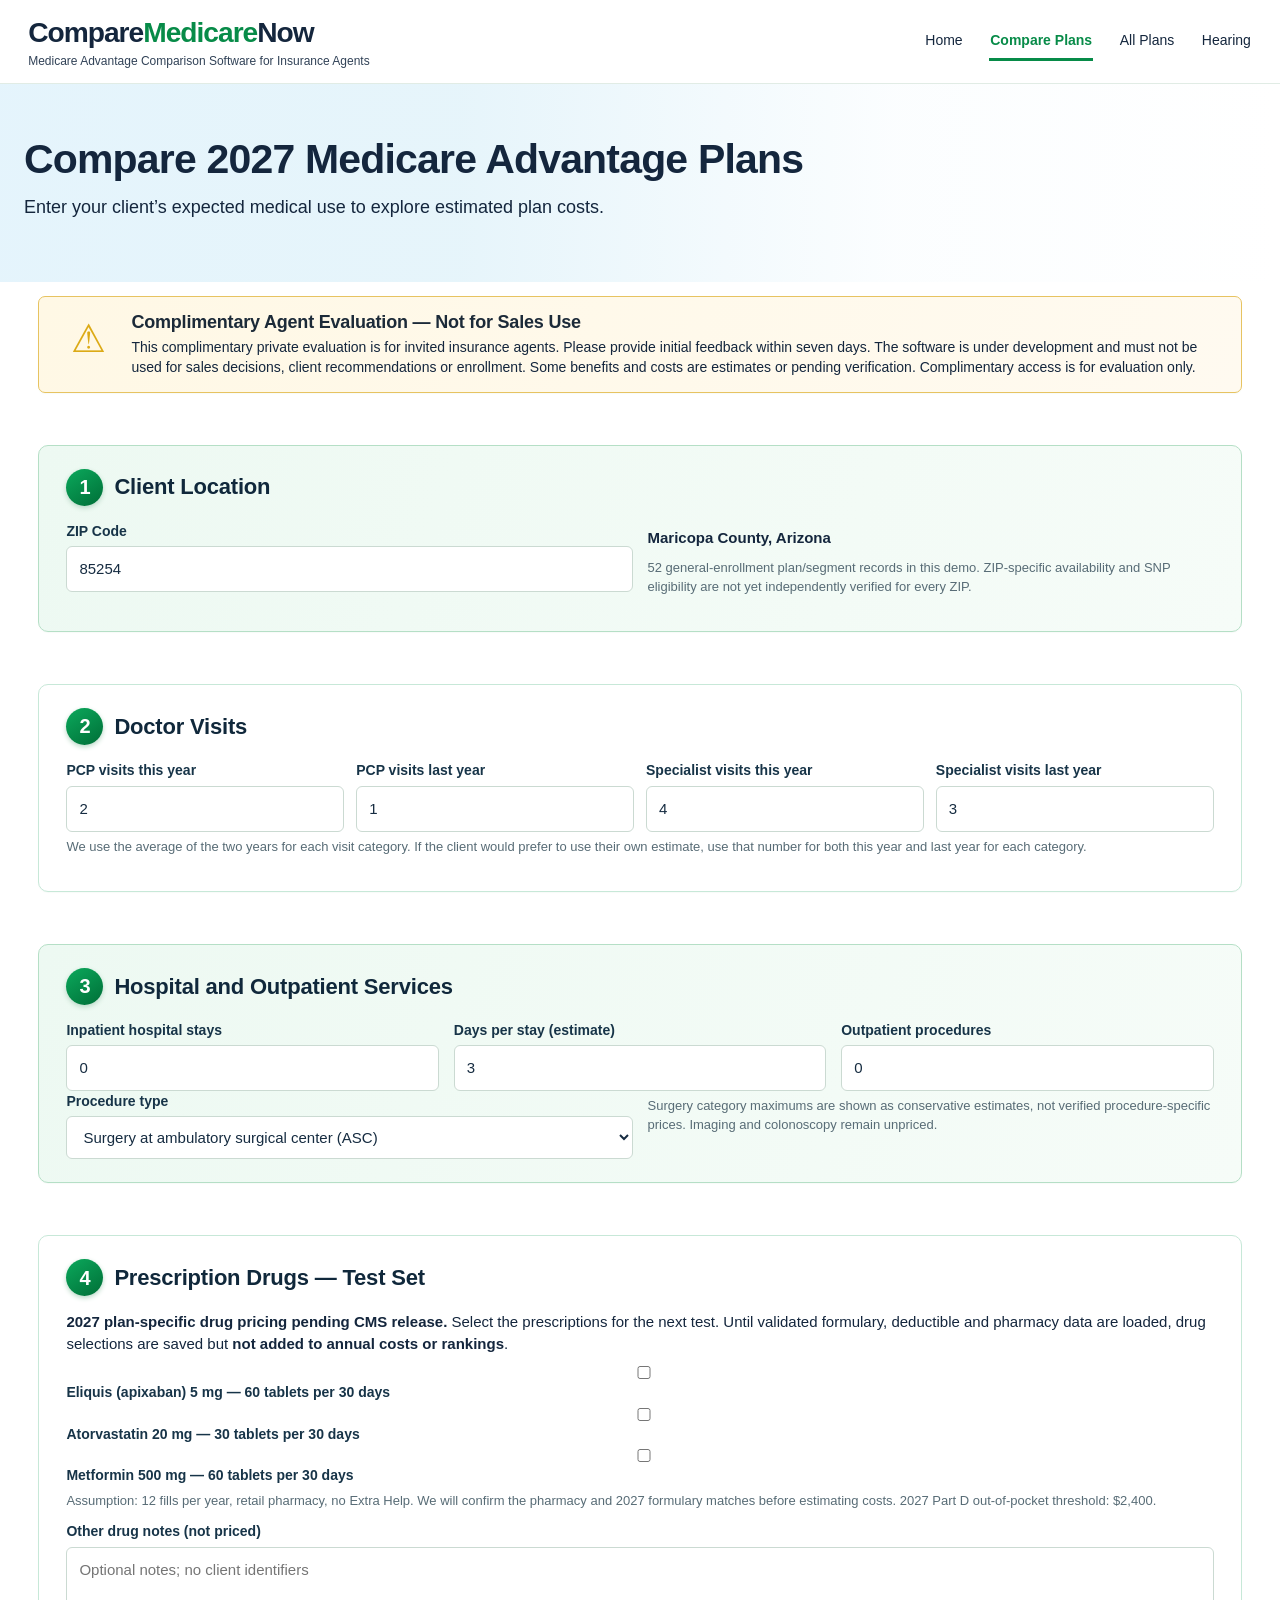
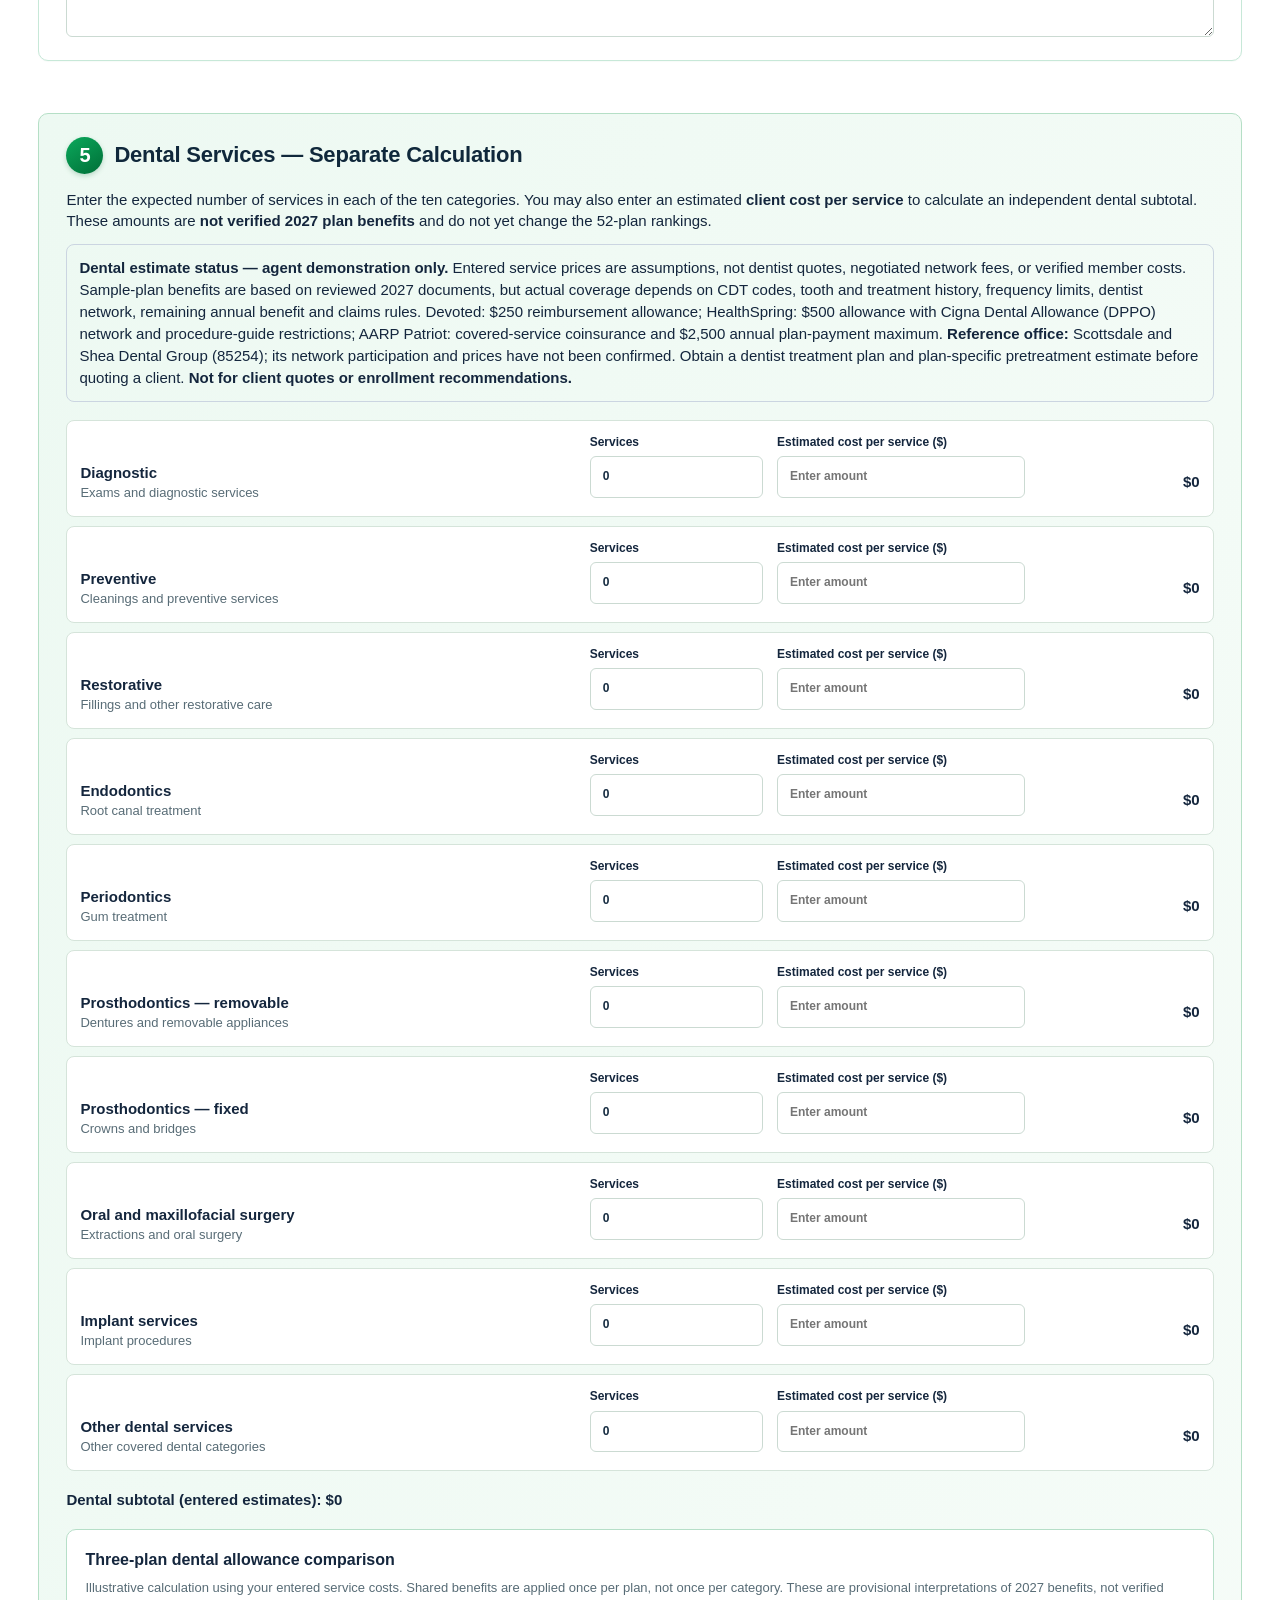
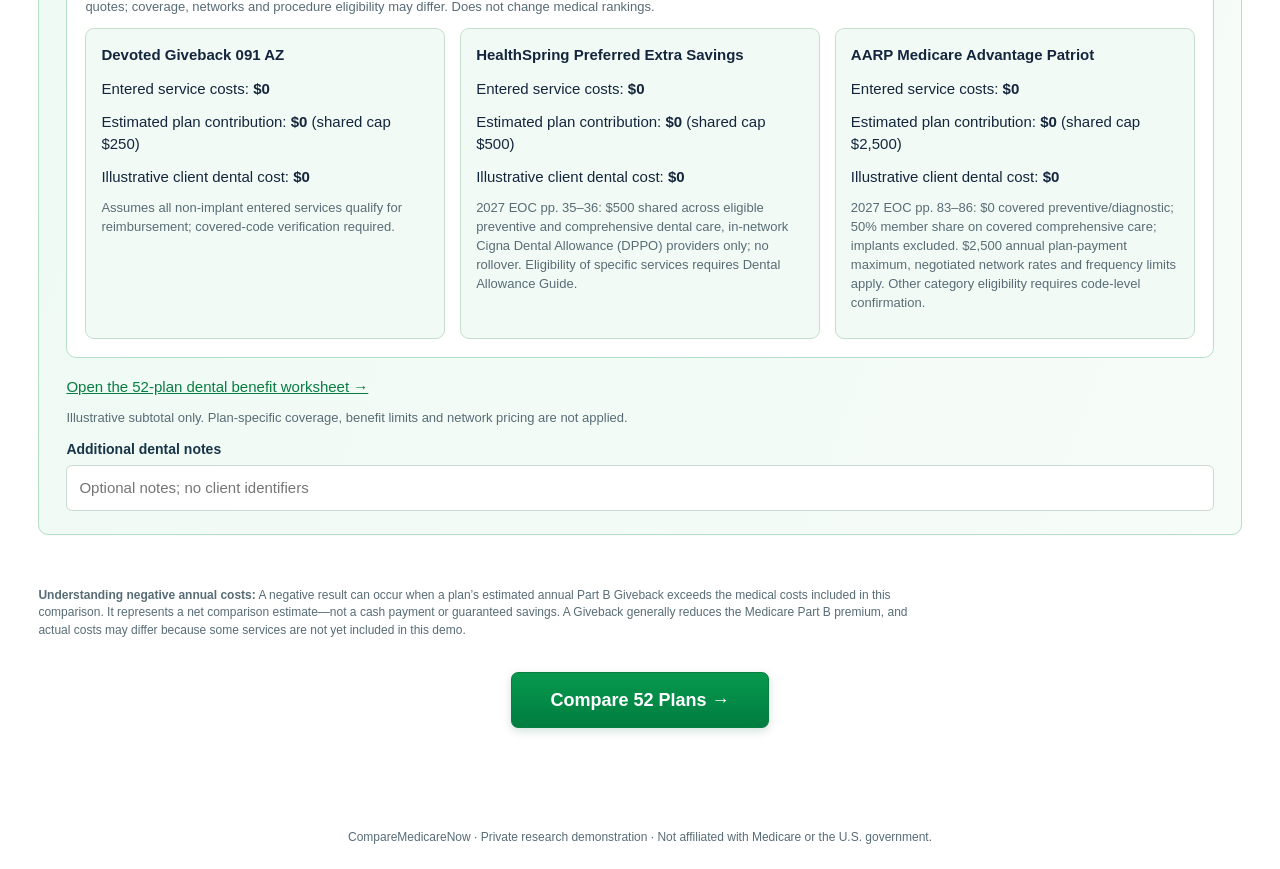
==== commit 18c2808b: "Polish launch headers, All Plans label and drug checkbox spacing" ====
--- a/compare.html
+++ b/compare.html
@@ -1 +1 @@
-<!doctype html><html lang="en"><head><meta charset="utf-8"><meta name="viewport" content="width=device-width,initial-scale=1"><title>Compare Plans | CompareMedicareNow</title><link rel="stylesheet" href="demo.css?v=dental1"></head><body class="page-compare"><header><div><a class="brand" href="index.html">Compare<span>Medicare</span>Now</a><small>Medicare Advantage Comparison Software for Insurance Agents</small></div><nav><a class="" href="index.html">Home</a><a class="active" href="compare.html">Compare Plans</a><a class="" href="plans.html">All 52 Plans</a><a class="" href="hearing.html">Hearing</a></nav></header><section class="hero agent-hero"><div class="container"><h1>Compare 2027 Medicare Advantage Plans</h1><p class="lead">Enter your client’s expected medical use to explore estimated plan costs.</p></div></section><main class="container"><section class="card warning agent-warning"><span class="warning-symbol" aria-hidden="true">⚠</span><div><h2>Complimentary Agent Evaluation — Not for Sales Use</h2><p>This complimentary private evaluation is for invited insurance agents. Please provide initial feedback within seven days. The software is under development and must not be used for sales decisions, client recommendations or enrollment. Some benefits and costs are estimates or pending verification. Complimentary access is for evaluation only.</p></div></section><section class="card soft agent-section"><h2><span class="step-number">1</span>Client Location</h2><div class="two"><div class="field"><label>ZIP Code</label><input id="zip" value="85254" inputmode="numeric"></div><div><p><b>Maricopa County, Arizona</b></p><p class="muted">52 general-enrollment plan/segment records in this demo. ZIP-specific availability and SNP eligibility are not yet independently verified for every ZIP.</p></div></div></section><section class="card agent-section"><h2><span class="step-number">2</span>Doctor Visits</h2><div class="grid4"><div class="field"><label>PCP visits this year</label><input id="pcpThis" type="number" min="0" value="2"></div><div class="field"><label>PCP visits last year</label><input id="pcpLast" type="number" min="0" value="1"></div><div class="field"><label>Specialist visits this year</label><input id="specThis" type="number" min="0" value="4"></div><div class="field"><label>Specialist visits last year</label><input id="specLast" type="number" min="0" value="3"></div></div><p class="muted">We use the average of the two years for each visit category. If the client would prefer to use their own estimate, use that number for both this year and last year for each category.</p></section><section class="card soft agent-section"><h2><span class="step-number">3</span>Hospital and Outpatient Services</h2><div class="three"><div class="field"><label>Inpatient hospital stays</label><input id="stays" type="number" min="0" value="0"></div><div class="field"><label>Days per stay (estimate)</label><input id="days" type="number" min="1" value="3"></div><div class="field"><label>Outpatient procedures</label><input id="procCount" type="number" min="0" value="0"></div></div><div class="two"><div class="field"><label>Procedure type</label><select id="procedure"><option value="asc">Surgery at ambulatory surgical center (ASC)</option><option value="hospital">Hospital outpatient surgery</option><option value="imaging">MRI / CT (not priced in this demo)</option><option value="colonoscopy">Colonoscopy (needs procedure-specific verification)</option></select></div><div><p class="muted">Surgery category maximums are shown as conservative estimates, not verified procedure-specific prices. Imaging and colonoscopy remain unpriced.</p></div></div></section><section class="card agent-section"><h2><span class="step-number">4</span>Prescription Drugs — Test Set</h2><p><b>2027 plan-specific drug pricing pending CMS release.</b> Select the prescriptions for the next test. Until validated formulary, deductible and pharmacy data are loaded, drug selections are saved but <b>not added to annual costs or rankings</b>.</p><div class="field"><label><input type="checkbox" id="drugEliquis"> Eliquis (apixaban) 5 mg — 60 tablets per 30 days</label><label><input type="checkbox" id="drugAtorvastatin"> Atorvastatin 20 mg — 30 tablets per 30 days</label><label><input type="checkbox" id="drugMetformin"> Metformin 500 mg — 60 tablets per 30 days</label></div><div class="field" style="margin-top:14px"><label for="drugNdc">CMS negotiated-price lookup — exact 11-digit NDC</label><input id="drugNdc" type="text" inputmode="numeric" maxlength="11" pattern="[0-9]{11}" placeholder="Example: 00003089321 (Eliquis)" autocomplete="off"><label for="drugQuantity">Quantity per fill (units)</label><input id="drugQuantity" type="number" min="1" step="1" value="60"><label for="drugFills">Number of fills per year</label><input id="drugFills" type="number" min="1" max="36" step="1" value="12"><div class="field"><h3>Three-plan drug cost illustration</h3><p class="muted">Optional hypothetical deductible and coinsurance. These are NOT verified 2027 plan terms or member quotes. They do not affect rankings.</p><label for="drugScenarioDeductible">Assumed annual deductible ($)</label><input id="drugScenarioDeductible" type="number" min="0" step="1" value="500"><label for="drugScenarioCoinsurance">Assumed coinsurance (%)</label><input id="drugScenarioCoinsurance" type="number" min="0" max="100" step="1" value="20"><div id="drugScenarioResults" role="status" aria-live="polite" style="margin-top:10px"></div></div><div id="drugLookupStatus" class="notice" role="status" aria-live="polite" style="margin-top:10px;padding:10px;border:1px solid #cbd5e1;border-radius:8px">Enter an exact 11-digit NDC to view the CMS negotiated reference amount. This is not your plan copay or annual out-of-pocket cost and does not affect plan rankings.</div></div><p class="muted">Assumption: 12 fills per year, retail pharmacy, no Extra Help. We will confirm the pharmacy and 2027 formulary matches before estimating costs. 2027 Part D out-of-pocket threshold: $2,400.</p><div class="field"><label>Other drug notes (not priced)</label><textarea id="drugs" rows="3" style="min-height:80px" placeholder="Optional notes; no client identifiers"></textarea></div></section><section class="card soft agent-section" id="dentalSection"><h2><span class="step-number">5</span>Dental Services — Separate Calculation</h2><p>Enter the expected number of services in each of the ten categories. You may also enter an estimated <b>client cost per service</b> to calculate an independent dental subtotal. These amounts are <b>not verified 2027 plan benefits</b> and do not yet change the 52-plan rankings.</p><div class="notice" style="margin:12px 0;padding:12px;border:1px solid #cbd5e1;border-radius:8px"><b>Dental estimate status — agent demonstration only.</b> Entered service prices are assumptions, not dentist quotes, negotiated network fees, or verified member costs. Sample-plan benefits are based on reviewed 2027 documents, but actual coverage depends on CDT codes, tooth and treatment history, frequency limits, dentist network, remaining annual benefit and claims rules. Devoted: $250 reimbursement allowance; HealthSpring: $500 allowance with Cigna Dental Allowance (DPPO) network and procedure-guide restrictions; AARP Patriot: covered-service coinsurance and $2,500 annual plan-payment maximum. <b>Reference office:</b> Scottsdale and Shea Dental Group (85254); its network participation and prices have not been confirmed. Obtain a dentist treatment plan and plan-specific pretreatment estimate before quoting a client. <b>Not for client quotes or enrollment recommendations.</b></div><div class="dental-list"><div class="dental-item"><div><b>Diagnostic</b><div class="muted">Exams and diagnostic services</div></div><label>Services<input type="number" min="0" step="1" value="0" data-dental-count="0"></label><label>Estimated cost per service ($)<input type="number" min="0" step="0.01" placeholder="Enter amount" data-dental-price="0"></label><output data-dental-subtotal="0">$0</output></div><div class="dental-item"><div><b>Preventive</b><div class="muted">Cleanings and preventive services</div></div><label>Services<input type="number" min="0" step="1" value="0" data-dental-count="1"></label><label>Estimated cost per service ($)<input type="number" min="0" step="0.01" placeholder="Enter amount" data-dental-price="1"></label><output data-dental-subtotal="1">$0</output></div><div class="dental-item"><div><b>Restorative</b><div class="muted">Fillings and other restorative care</div></div><label>Services<input type="number" min="0" step="1" value="0" data-dental-count="2"></label><label>Estimated cost per service ($)<input type="number" min="0" step="0.01" placeholder="Enter amount" data-dental-price="2"></label><output data-dental-subtotal="2">$0</output></div><div class="dental-item"><div><b>Endodontics</b><div class="muted">Root canal treatment</div></div><label>Services<input type="number" min="0" step="1" value="0" data-dental-count="3"></label><label>Estimated cost per service ($)<input type="number" min="0" step="0.01" placeholder="Enter amount" data-dental-price="3"></label><output data-dental-subtotal="3">$0</output></div><div class="dental-item"><div><b>Periodontics</b><div class="muted">Gum treatment</div></div><label>Services<input type="number" min="0" step="1" value="0" data-dental-count="4"></label><label>Estimated cost per service ($)<input type="number" min="0" step="0.01" placeholder="Enter amount" data-dental-price="4"></label><output data-dental-subtotal="4">$0</output></div><div class="dental-item"><div><b>Prosthodontics — removable</b><div class="muted">Dentures and removable appliances</div></div><label>Services<input type="number" min="0" step="1" value="0" data-dental-count="5"></label><label>Estimated cost per service ($)<input type="number" min="0" step="0.01" placeholder="Enter amount" data-dental-price="5"></label><output data-dental-subtotal="5">$0</output></div><div class="dental-item"><div><b>Prosthodontics — fixed</b><div class="muted">Crowns and bridges</div></div><label>Services<input type="number" min="0" step="1" value="0" data-dental-count="6"></label><label>Estimated cost per service ($)<input type="number" min="0" step="0.01" placeholder="Enter amount" data-dental-price="6"></label><output data-dental-subtotal="6">$0</output></div><div class="dental-item"><div><b>Oral and maxillofacial surgery</b><div class="muted">Extractions and oral surgery</div></div><label>Services<input type="number" min="0" step="1" value="0" data-dental-count="7"></label><label>Estimated cost per service ($)<input type="number" min="0" step="0.01" placeholder="Enter amount" data-dental-price="7"></label><output data-dental-subtotal="7">$0</output></div><div class="dental-item"><div><b>Implant services</b><div class="muted">Implant procedures</div></div><label>Services<input type="number" min="0" step="1" value="0" data-dental-count="8"></label><label>Estimated cost per service ($)<input type="number" min="0" step="0.01" placeholder="Enter amount" data-dental-price="8"></label><output data-dental-subtotal="8">$0</output></div><div class="dental-item"><div><b>Other dental services</b><div class="muted">Other covered dental categories</div></div><label>Services<input type="number" min="0" step="1" value="0" data-dental-count="9"></label><label>Estimated cost per service ($)<input type="number" min="0" step="0.01" placeholder="Enter amount" data-dental-price="9"></label><output data-dental-subtotal="9">$0</output></div></div><p><strong>Dental subtotal (entered estimates): <output id="dentalTotal">$0</output></strong></p><div class="dental-allowance-test" style="background:#fff;border:1px solid #b6dfc8;border-radius:10px;padding:18px;margin:18px 0"><h3>Three-plan dental allowance comparison</h3><p class="muted">Illustrative calculation using your entered service costs. Shared benefits are applied once per plan, not once per category. These are provisional interpretations of 2027 benefits, not verified quotes; coverage, networks and procedure eligibility may differ. Does not change medical rankings.</p><div id="dentalAllowanceResults" role="status">Enter a dental service quantity and price to compare these plans.</div></div><p><a href="dental-benefits.html">Open the 52-plan dental benefit worksheet →</a></p><p class="muted" id="dentalStatus">A subtotal is only complete when a cost is entered for every category with planned services. Dental benefit maximums, networks, exclusions and waiting periods are not applied.</p><div class="field"><label>Additional dental notes</label><input id="dental" placeholder="Optional notes; no client identifiers"></div></section><p class="muted" style="margin:0 0 18px;max-width:900px"><strong>Understanding negative annual costs:</strong> A negative result can occur when a plan’s estimated annual Part B Giveback exceeds the medical costs included in this comparison. It represents a net comparison estimate—not a cash payment or guaranteed savings. A Giveback generally reduces the Medicare Part B premium, and actual costs may differ because some services are not yet included in this demo.</p><div class="compare-action"><button id="compareBtn">Compare 52 Plans →</button><p id="compareError" class="muted" role="status"></p></div><section id="topResults" class="card agent-section" style="display:none;margin-top:24px"><h2>Top 3 Plans — Estimated Annual Cost</h2><p class="muted">Partial-cost estimates for evaluation only. Unpriced benefits and missing plan information can change the ranking.</p><div id="topThreeCards" class="top-three-grid"></div><div class="actions"><a class="button" href="plans.html">View All 52 Plans →</a></div></section></main><footer class="footer">CompareMedicareNow · Private research demonstration · Not affiliated with Medicare or the U.S. government.</footer><script src="demo-data.js?v=outpatient3"></script><script src="hearing-data.js"></script><script src="cms-mfp-2027.js"></script><script src="cms-drug-reference.js"></script><script src="demo.js?v=drug-entry1"></script></body></html>+<!doctype html><html lang="en"><head><meta charset="utf-8"><meta name="viewport" content="width=device-width,initial-scale=1"><title>Compare Plans | CompareMedicareNow</title><link rel="stylesheet" href="demo.css?v=launch-polish1"></head><body class="page-compare"><header><div><a class="brand" href="index.html">Compare<span>Medicare</span>Now</a><small>Medicare Advantage Comparison Software for Insurance Agents</small></div><nav aria-label="Main navigation"><a  href="index.html">Home</a><a class="active" href="compare.html">Compare Plans</a><a href="plans.html">All Plans</a><a href="hearing.html">Hearing</a></nav></header><section class="hero agent-hero"><div class="container"><h1>Compare 2027 Medicare Advantage Plans</h1><p class="lead">Enter your client’s expected medical use to explore estimated plan costs.</p></div></section><main class="container"><section class="card warning agent-warning"><span class="warning-symbol" aria-hidden="true">⚠</span><div><h2>Complimentary Agent Evaluation — Not for Sales Use</h2><p>This complimentary private evaluation is for invited insurance agents. Please provide initial feedback within seven days. The software is under development and must not be used for sales decisions, client recommendations or enrollment. Some benefits and costs are estimates or pending verification. Complimentary access is for evaluation only.</p></div></section><section class="card soft agent-section"><h2><span class="step-number">1</span>Client Location</h2><div class="two"><div class="field"><label>ZIP Code</label><input id="zip" value="85254" inputmode="numeric"></div><div><p><b>Maricopa County, Arizona</b></p><p class="muted">52 general-enrollment plan/segment records in this demo. ZIP-specific availability and SNP eligibility are not yet independently verified for every ZIP.</p></div></div></section><section class="card agent-section"><h2><span class="step-number">2</span>Doctor Visits</h2><div class="grid4"><div class="field"><label>PCP visits this year</label><input id="pcpThis" type="number" min="0" value="2"></div><div class="field"><label>PCP visits last year</label><input id="pcpLast" type="number" min="0" value="1"></div><div class="field"><label>Specialist visits this year</label><input id="specThis" type="number" min="0" value="4"></div><div class="field"><label>Specialist visits last year</label><input id="specLast" type="number" min="0" value="3"></div></div><p class="muted">We use the average of the two years for each visit category. If the client would prefer to use their own estimate, use that number for both this year and last year for each category.</p></section><section class="card soft agent-section"><h2><span class="step-number">3</span>Hospital and Outpatient Services</h2><div class="three"><div class="field"><label>Inpatient hospital stays</label><input id="stays" type="number" min="0" value="0"></div><div class="field"><label>Days per stay (estimate)</label><input id="days" type="number" min="1" value="3"></div><div class="field"><label>Outpatient procedures</label><input id="procCount" type="number" min="0" value="0"></div></div><div class="two"><div class="field"><label>Procedure type</label><select id="procedure"><option value="asc">Surgery at ambulatory surgical center (ASC)</option><option value="hospital">Hospital outpatient surgery</option><option value="imaging">MRI / CT (not priced in this demo)</option><option value="colonoscopy">Colonoscopy (needs procedure-specific verification)</option></select></div><div><p class="muted">Surgery category maximums are shown as conservative estimates, not verified procedure-specific prices. Imaging and colonoscopy remain unpriced.</p></div></div></section><section class="card agent-section"><h2><span class="step-number">4</span>Prescription Drugs — Test Set</h2><p><b>2027 plan-specific drug pricing pending CMS release.</b> Select the prescriptions for the next test. Until validated formulary, deductible and pharmacy data are loaded, drug selections are saved but <b>not added to annual costs or rankings</b>.</p><div class="field drug-checkboxes"><label><input type="checkbox" id="drugEliquis"> Eliquis (apixaban) 5 mg — 60 tablets per 30 days</label><label><input type="checkbox" id="drugAtorvastatin"> Atorvastatin 20 mg — 30 tablets per 30 days</label><label><input type="checkbox" id="drugMetformin"> Metformin 500 mg — 60 tablets per 30 days</label></div><p class="muted">Assumption: 12 fills per year, retail pharmacy, no Extra Help. We will confirm the pharmacy and 2027 formulary matches before estimating costs. 2027 Part D out-of-pocket threshold: $2,400.</p><div class="field"><label>Other drug notes (not priced)</label><textarea id="drugs" rows="3" style="min-height:80px" placeholder="Optional notes; no client identifiers"></textarea></div></section><section class="card soft agent-section" id="dentalSection"><h2><span class="step-number">5</span>Dental Services — Separate Calculation</h2><p>Enter the expected number of services in each of the ten categories. You may also enter an estimated <b>client cost per service</b> to calculate an independent dental subtotal. These amounts are <b>not verified 2027 plan benefits</b> and do not yet change the 52-plan rankings.</p><div class="notice" style="margin:12px 0;padding:12px;border:1px solid #cbd5e1;border-radius:8px"><b>Dental estimate status — agent demonstration only.</b> Entered service prices are assumptions, not dentist quotes, negotiated network fees, or verified member costs. Sample-plan benefits are based on reviewed 2027 documents, but actual coverage depends on CDT codes, tooth and treatment history, frequency limits, dentist network, remaining annual benefit and claims rules. Devoted: $250 reimbursement allowance; HealthSpring: $500 allowance with Cigna Dental Allowance (DPPO) network and procedure-guide restrictions; AARP Patriot: covered-service coinsurance and $2,500 annual plan-payment maximum. <b>Reference office:</b> Scottsdale and Shea Dental Group (85254); its network participation and prices have not been confirmed. Obtain a dentist treatment plan and plan-specific pretreatment estimate before quoting a client. <b>Not for client quotes or enrollment recommendations.</b></div><div class="dental-list"><div class="dental-item"><div><b>Diagnostic</b><div class="muted">Exams and diagnostic services</div></div><label>Services<input type="number" min="0" step="1" value="0" data-dental-count="0"></label><label>Estimated cost per service ($)<input type="number" min="0" step="0.01" placeholder="Enter amount" data-dental-price="0"></label><output data-dental-subtotal="0">$0</output></div><div class="dental-item"><div><b>Preventive</b><div class="muted">Cleanings and preventive services</div></div><label>Services<input type="number" min="0" step="1" value="0" data-dental-count="1"></label><label>Estimated cost per service ($)<input type="number" min="0" step="0.01" placeholder="Enter amount" data-dental-price="1"></label><output data-dental-subtotal="1">$0</output></div><div class="dental-item"><div><b>Restorative</b><div class="muted">Fillings and other restorative care</div></div><label>Services<input type="number" min="0" step="1" value="0" data-dental-count="2"></label><label>Estimated cost per service ($)<input type="number" min="0" step="0.01" placeholder="Enter amount" data-dental-price="2"></label><output data-dental-subtotal="2">$0</output></div><div class="dental-item"><div><b>Endodontics</b><div class="muted">Root canal treatment</div></div><label>Services<input type="number" min="0" step="1" value="0" data-dental-count="3"></label><label>Estimated cost per service ($)<input type="number" min="0" step="0.01" placeholder="Enter amount" data-dental-price="3"></label><output data-dental-subtotal="3">$0</output></div><div class="dental-item"><div><b>Periodontics</b><div class="muted">Gum treatment</div></div><label>Services<input type="number" min="0" step="1" value="0" data-dental-count="4"></label><label>Estimated cost per service ($)<input type="number" min="0" step="0.01" placeholder="Enter amount" data-dental-price="4"></label><output data-dental-subtotal="4">$0</output></div><div class="dental-item"><div><b>Prosthodontics — removable</b><div class="muted">Dentures and removable appliances</div></div><label>Services<input type="number" min="0" step="1" value="0" data-dental-count="5"></label><label>Estimated cost per service ($)<input type="number" min="0" step="0.01" placeholder="Enter amount" data-dental-price="5"></label><output data-dental-subtotal="5">$0</output></div><div class="dental-item"><div><b>Prosthodontics — fixed</b><div class="muted">Crowns and bridges</div></div><label>Services<input type="number" min="0" step="1" value="0" data-dental-count="6"></label><label>Estimated cost per service ($)<input type="number" min="0" step="0.01" placeholder="Enter amount" data-dental-price="6"></label><output data-dental-subtotal="6">$0</output></div><div class="dental-item"><div><b>Oral and maxillofacial surgery</b><div class="muted">Extractions and oral surgery</div></div><label>Services<input type="number" min="0" step="1" value="0" data-dental-count="7"></label><label>Estimated cost per service ($)<input type="number" min="0" step="0.01" placeholder="Enter amount" data-dental-price="7"></label><output data-dental-subtotal="7">$0</output></div><div class="dental-item"><div><b>Implant services</b><div class="muted">Implant procedures</div></div><label>Services<input type="number" min="0" step="1" value="0" data-dental-count="8"></label><label>Estimated cost per service ($)<input type="number" min="0" step="0.01" placeholder="Enter amount" data-dental-price="8"></label><output data-dental-subtotal="8">$0</output></div><div class="dental-item"><div><b>Other dental services</b><div class="muted">Other covered dental categories</div></div><label>Services<input type="number" min="0" step="1" value="0" data-dental-count="9"></label><label>Estimated cost per service ($)<input type="number" min="0" step="0.01" placeholder="Enter amount" data-dental-price="9"></label><output data-dental-subtotal="9">$0</output></div></div><p><strong>Dental subtotal (entered estimates): <output id="dentalTotal">$0</output></strong></p><div class="dental-allowance-test" style="background:#fff;border:1px solid #b6dfc8;border-radius:10px;padding:18px;margin:18px 0"><h3>Three-plan dental allowance comparison</h3><p class="muted">Illustrative calculation using your entered service costs. Shared benefits are applied once per plan, not once per category. These are provisional interpretations of 2027 benefits, not verified quotes; coverage, networks and procedure eligibility may differ. Does not change medical rankings.</p><div id="dentalAllowanceResults" role="status">Enter a dental service quantity and price to compare these plans.</div></div><p><a href="dental-benefits.html">Open the 52-plan dental benefit worksheet →</a></p><p class="muted" id="dentalStatus">A subtotal is only complete when a cost is entered for every category with planned services. Dental benefit maximums, networks, exclusions and waiting periods are not applied.</p><div class="field"><label>Additional dental notes</label><input id="dental" placeholder="Optional notes; no client identifiers"></div></section><p class="muted" style="margin:0 0 18px;max-width:900px"><strong>Understanding negative annual costs:</strong> A negative result can occur when a plan’s estimated annual Part B Giveback exceeds the medical costs included in this comparison. It represents a net comparison estimate—not a cash payment or guaranteed savings. A Giveback generally reduces the Medicare Part B premium, and actual costs may differ because some services are not yet included in this demo.</p><div class="compare-action"><button id="compareBtn">Compare 52 Plans →</button><p id="compareError" class="muted" role="status"></p></div><section id="topResults" class="card agent-section" style="display:none;margin-top:24px"><h2>Top 3 Plans — Estimated Annual Cost</h2><p class="muted">Partial-cost estimates for evaluation only. Unpriced benefits and missing plan information can change the ranking.</p><div id="topThreeCards" class="top-three-grid"></div><div class="actions"><a class="button" href="plans.html">View All Plans →</a></div></section></main><footer class="footer">CompareMedicareNow · Private research demonstration · Not affiliated with Medicare or the U.S. government.</footer><script src="demo-data.js?v=outpatient3"></script><script src="hearing-data.js"></script><script src="demo.js?v=dental2"></script></body></html>
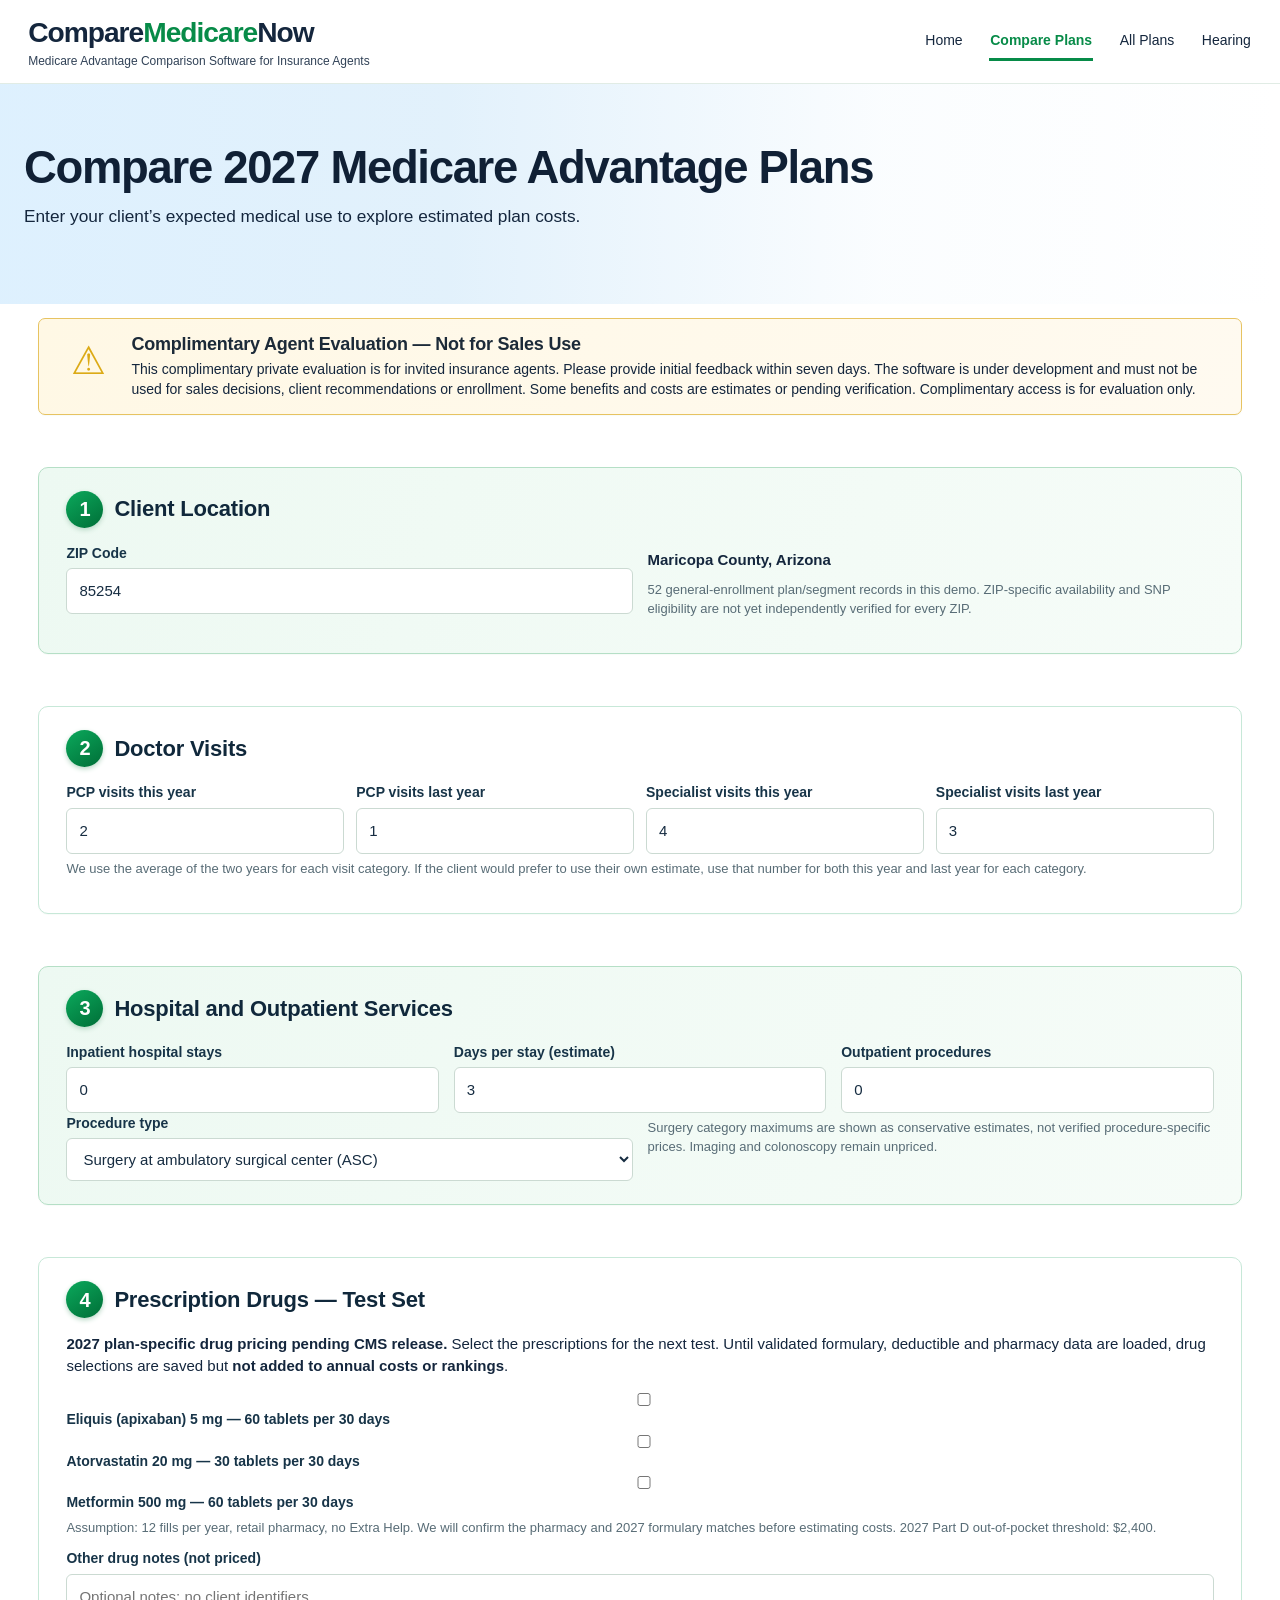
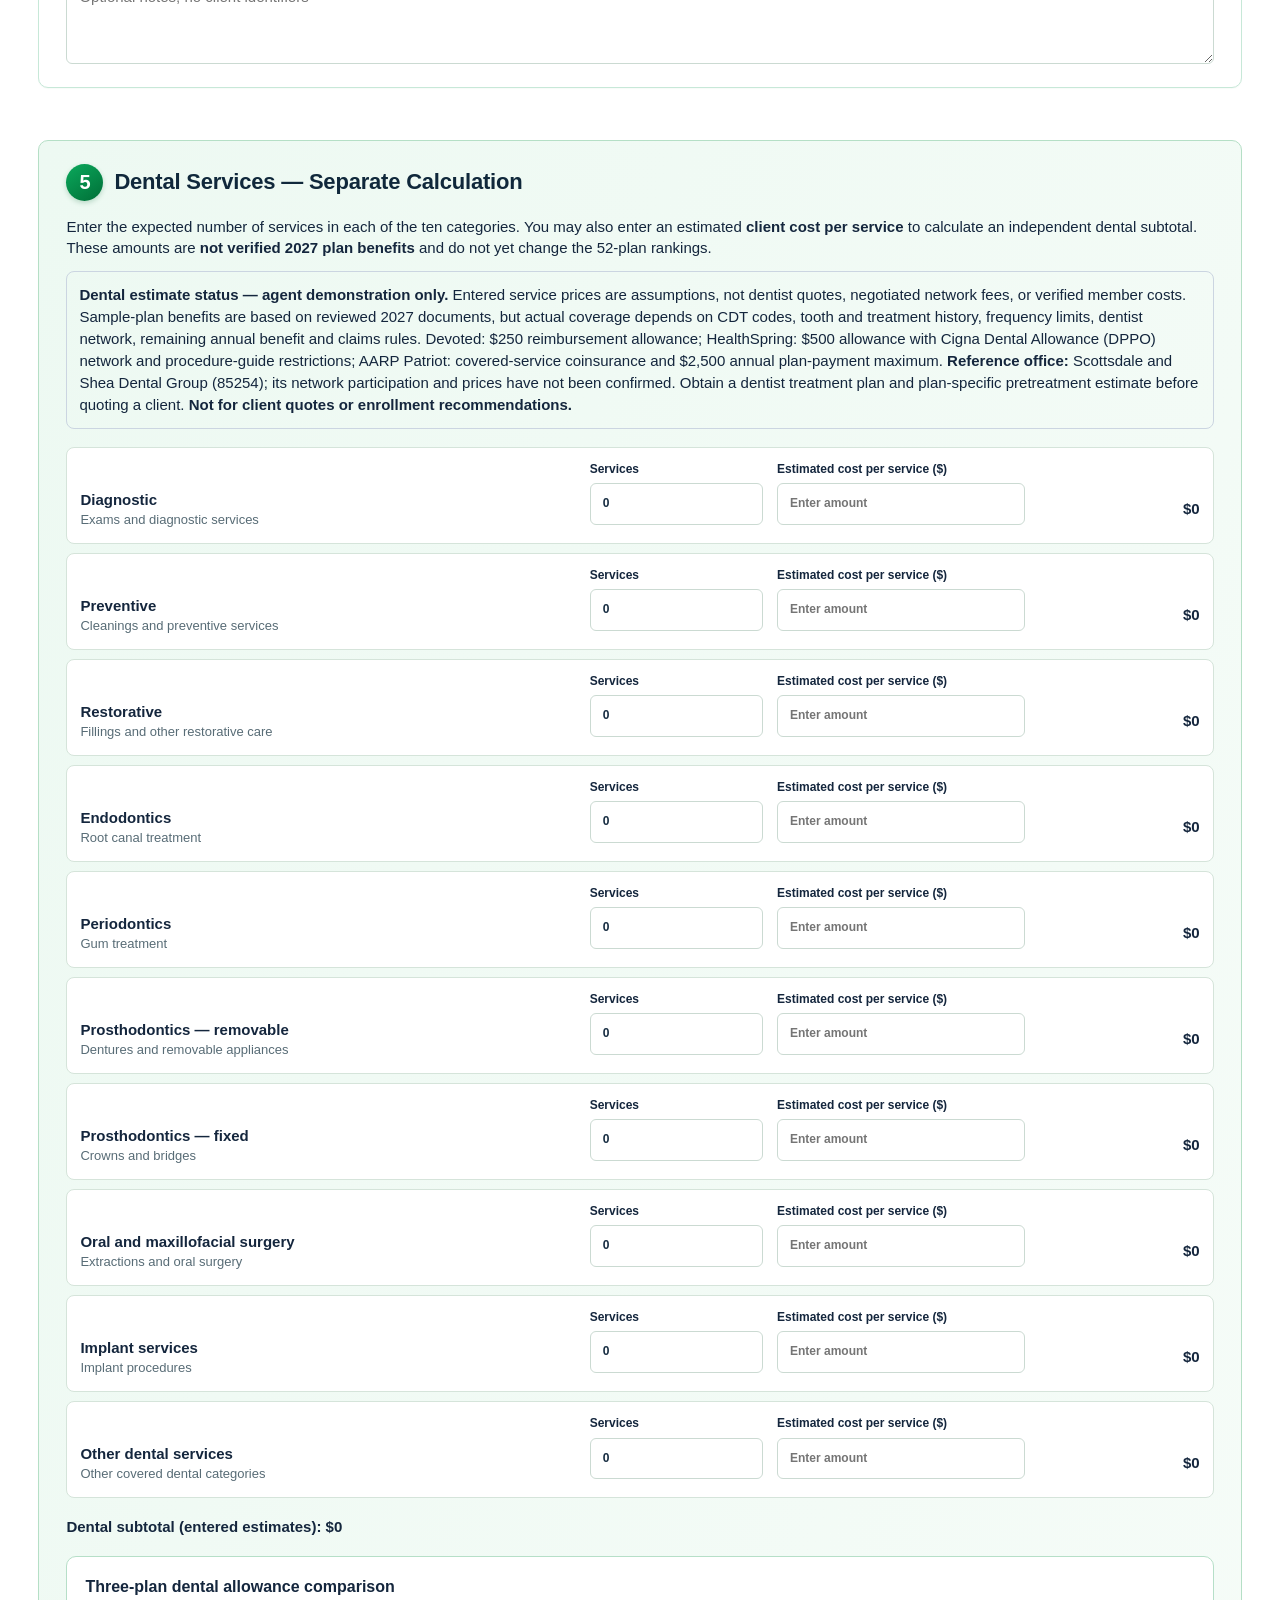
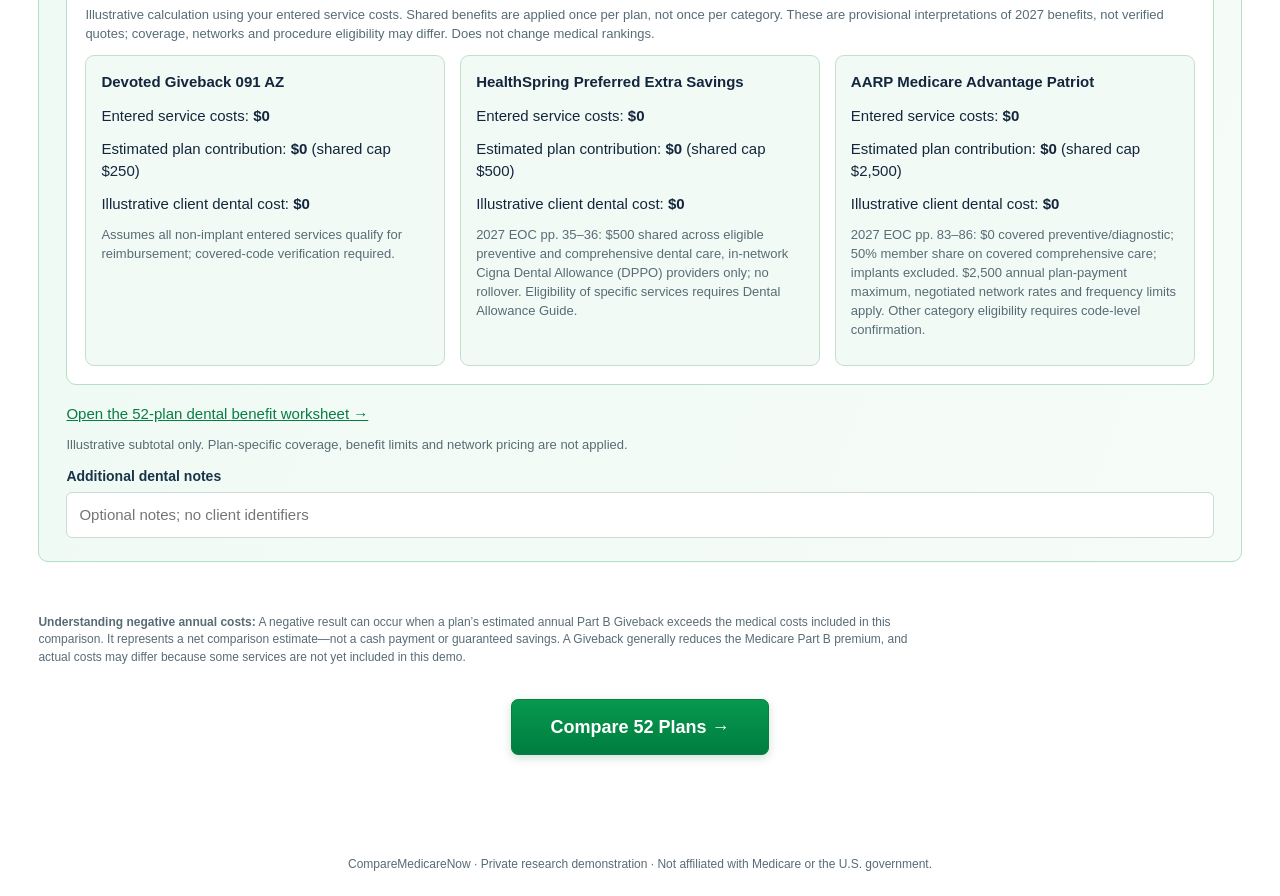
==== commit da683976: "Correct matching hero, inline drug checkboxes and broken homepage photos" ====
--- a/compare.html
+++ b/compare.html
@@ -1 +1 @@
-<!doctype html><html lang="en"><head><meta charset="utf-8"><meta name="viewport" content="width=device-width,initial-scale=1"><title>Compare Plans | CompareMedicareNow</title><link rel="stylesheet" href="demo.css?v=launch-polish1"></head><body class="page-compare"><header><div><a class="brand" href="index.html">Compare<span>Medicare</span>Now</a><small>Medicare Advantage Comparison Software for Insurance Agents</small></div><nav aria-label="Main navigation"><a  href="index.html">Home</a><a class="active" href="compare.html">Compare Plans</a><a href="plans.html">All Plans</a><a href="hearing.html">Hearing</a></nav></header><section class="hero agent-hero"><div class="container"><h1>Compare 2027 Medicare Advantage Plans</h1><p class="lead">Enter your client’s expected medical use to explore estimated plan costs.</p></div></section><main class="container"><section class="card warning agent-warning"><span class="warning-symbol" aria-hidden="true">⚠</span><div><h2>Complimentary Agent Evaluation — Not for Sales Use</h2><p>This complimentary private evaluation is for invited insurance agents. Please provide initial feedback within seven days. The software is under development and must not be used for sales decisions, client recommendations or enrollment. Some benefits and costs are estimates or pending verification. Complimentary access is for evaluation only.</p></div></section><section class="card soft agent-section"><h2><span class="step-number">1</span>Client Location</h2><div class="two"><div class="field"><label>ZIP Code</label><input id="zip" value="85254" inputmode="numeric"></div><div><p><b>Maricopa County, Arizona</b></p><p class="muted">52 general-enrollment plan/segment records in this demo. ZIP-specific availability and SNP eligibility are not yet independently verified for every ZIP.</p></div></div></section><section class="card agent-section"><h2><span class="step-number">2</span>Doctor Visits</h2><div class="grid4"><div class="field"><label>PCP visits this year</label><input id="pcpThis" type="number" min="0" value="2"></div><div class="field"><label>PCP visits last year</label><input id="pcpLast" type="number" min="0" value="1"></div><div class="field"><label>Specialist visits this year</label><input id="specThis" type="number" min="0" value="4"></div><div class="field"><label>Specialist visits last year</label><input id="specLast" type="number" min="0" value="3"></div></div><p class="muted">We use the average of the two years for each visit category. If the client would prefer to use their own estimate, use that number for both this year and last year for each category.</p></section><section class="card soft agent-section"><h2><span class="step-number">3</span>Hospital and Outpatient Services</h2><div class="three"><div class="field"><label>Inpatient hospital stays</label><input id="stays" type="number" min="0" value="0"></div><div class="field"><label>Days per stay (estimate)</label><input id="days" type="number" min="1" value="3"></div><div class="field"><label>Outpatient procedures</label><input id="procCount" type="number" min="0" value="0"></div></div><div class="two"><div class="field"><label>Procedure type</label><select id="procedure"><option value="asc">Surgery at ambulatory surgical center (ASC)</option><option value="hospital">Hospital outpatient surgery</option><option value="imaging">MRI / CT (not priced in this demo)</option><option value="colonoscopy">Colonoscopy (needs procedure-specific verification)</option></select></div><div><p class="muted">Surgery category maximums are shown as conservative estimates, not verified procedure-specific prices. Imaging and colonoscopy remain unpriced.</p></div></div></section><section class="card agent-section"><h2><span class="step-number">4</span>Prescription Drugs — Test Set</h2><p><b>2027 plan-specific drug pricing pending CMS release.</b> Select the prescriptions for the next test. Until validated formulary, deductible and pharmacy data are loaded, drug selections are saved but <b>not added to annual costs or rankings</b>.</p><div class="field drug-checkboxes"><label><input type="checkbox" id="drugEliquis"> Eliquis (apixaban) 5 mg — 60 tablets per 30 days</label><label><input type="checkbox" id="drugAtorvastatin"> Atorvastatin 20 mg — 30 tablets per 30 days</label><label><input type="checkbox" id="drugMetformin"> Metformin 500 mg — 60 tablets per 30 days</label></div><p class="muted">Assumption: 12 fills per year, retail pharmacy, no Extra Help. We will confirm the pharmacy and 2027 formulary matches before estimating costs. 2027 Part D out-of-pocket threshold: $2,400.</p><div class="field"><label>Other drug notes (not priced)</label><textarea id="drugs" rows="3" style="min-height:80px" placeholder="Optional notes; no client identifiers"></textarea></div></section><section class="card soft agent-section" id="dentalSection"><h2><span class="step-number">5</span>Dental Services — Separate Calculation</h2><p>Enter the expected number of services in each of the ten categories. You may also enter an estimated <b>client cost per service</b> to calculate an independent dental subtotal. These amounts are <b>not verified 2027 plan benefits</b> and do not yet change the 52-plan rankings.</p><div class="notice" style="margin:12px 0;padding:12px;border:1px solid #cbd5e1;border-radius:8px"><b>Dental estimate status — agent demonstration only.</b> Entered service prices are assumptions, not dentist quotes, negotiated network fees, or verified member costs. Sample-plan benefits are based on reviewed 2027 documents, but actual coverage depends on CDT codes, tooth and treatment history, frequency limits, dentist network, remaining annual benefit and claims rules. Devoted: $250 reimbursement allowance; HealthSpring: $500 allowance with Cigna Dental Allowance (DPPO) network and procedure-guide restrictions; AARP Patriot: covered-service coinsurance and $2,500 annual plan-payment maximum. <b>Reference office:</b> Scottsdale and Shea Dental Group (85254); its network participation and prices have not been confirmed. Obtain a dentist treatment plan and plan-specific pretreatment estimate before quoting a client. <b>Not for client quotes or enrollment recommendations.</b></div><div class="dental-list"><div class="dental-item"><div><b>Diagnostic</b><div class="muted">Exams and diagnostic services</div></div><label>Services<input type="number" min="0" step="1" value="0" data-dental-count="0"></label><label>Estimated cost per service ($)<input type="number" min="0" step="0.01" placeholder="Enter amount" data-dental-price="0"></label><output data-dental-subtotal="0">$0</output></div><div class="dental-item"><div><b>Preventive</b><div class="muted">Cleanings and preventive services</div></div><label>Services<input type="number" min="0" step="1" value="0" data-dental-count="1"></label><label>Estimated cost per service ($)<input type="number" min="0" step="0.01" placeholder="Enter amount" data-dental-price="1"></label><output data-dental-subtotal="1">$0</output></div><div class="dental-item"><div><b>Restorative</b><div class="muted">Fillings and other restorative care</div></div><label>Services<input type="number" min="0" step="1" value="0" data-dental-count="2"></label><label>Estimated cost per service ($)<input type="number" min="0" step="0.01" placeholder="Enter amount" data-dental-price="2"></label><output data-dental-subtotal="2">$0</output></div><div class="dental-item"><div><b>Endodontics</b><div class="muted">Root canal treatment</div></div><label>Services<input type="number" min="0" step="1" value="0" data-dental-count="3"></label><label>Estimated cost per service ($)<input type="number" min="0" step="0.01" placeholder="Enter amount" data-dental-price="3"></label><output data-dental-subtotal="3">$0</output></div><div class="dental-item"><div><b>Periodontics</b><div class="muted">Gum treatment</div></div><label>Services<input type="number" min="0" step="1" value="0" data-dental-count="4"></label><label>Estimated cost per service ($)<input type="number" min="0" step="0.01" placeholder="Enter amount" data-dental-price="4"></label><output data-dental-subtotal="4">$0</output></div><div class="dental-item"><div><b>Prosthodontics — removable</b><div class="muted">Dentures and removable appliances</div></div><label>Services<input type="number" min="0" step="1" value="0" data-dental-count="5"></label><label>Estimated cost per service ($)<input type="number" min="0" step="0.01" placeholder="Enter amount" data-dental-price="5"></label><output data-dental-subtotal="5">$0</output></div><div class="dental-item"><div><b>Prosthodontics — fixed</b><div class="muted">Crowns and bridges</div></div><label>Services<input type="number" min="0" step="1" value="0" data-dental-count="6"></label><label>Estimated cost per service ($)<input type="number" min="0" step="0.01" placeholder="Enter amount" data-dental-price="6"></label><output data-dental-subtotal="6">$0</output></div><div class="dental-item"><div><b>Oral and maxillofacial surgery</b><div class="muted">Extractions and oral surgery</div></div><label>Services<input type="number" min="0" step="1" value="0" data-dental-count="7"></label><label>Estimated cost per service ($)<input type="number" min="0" step="0.01" placeholder="Enter amount" data-dental-price="7"></label><output data-dental-subtotal="7">$0</output></div><div class="dental-item"><div><b>Implant services</b><div class="muted">Implant procedures</div></div><label>Services<input type="number" min="0" step="1" value="0" data-dental-count="8"></label><label>Estimated cost per service ($)<input type="number" min="0" step="0.01" placeholder="Enter amount" data-dental-price="8"></label><output data-dental-subtotal="8">$0</output></div><div class="dental-item"><div><b>Other dental services</b><div class="muted">Other covered dental categories</div></div><label>Services<input type="number" min="0" step="1" value="0" data-dental-count="9"></label><label>Estimated cost per service ($)<input type="number" min="0" step="0.01" placeholder="Enter amount" data-dental-price="9"></label><output data-dental-subtotal="9">$0</output></div></div><p><strong>Dental subtotal (entered estimates): <output id="dentalTotal">$0</output></strong></p><div class="dental-allowance-test" style="background:#fff;border:1px solid #b6dfc8;border-radius:10px;padding:18px;margin:18px 0"><h3>Three-plan dental allowance comparison</h3><p class="muted">Illustrative calculation using your entered service costs. Shared benefits are applied once per plan, not once per category. These are provisional interpretations of 2027 benefits, not verified quotes; coverage, networks and procedure eligibility may differ. Does not change medical rankings.</p><div id="dentalAllowanceResults" role="status">Enter a dental service quantity and price to compare these plans.</div></div><p><a href="dental-benefits.html">Open the 52-plan dental benefit worksheet →</a></p><p class="muted" id="dentalStatus">A subtotal is only complete when a cost is entered for every category with planned services. Dental benefit maximums, networks, exclusions and waiting periods are not applied.</p><div class="field"><label>Additional dental notes</label><input id="dental" placeholder="Optional notes; no client identifiers"></div></section><p class="muted" style="margin:0 0 18px;max-width:900px"><strong>Understanding negative annual costs:</strong> A negative result can occur when a plan’s estimated annual Part B Giveback exceeds the medical costs included in this comparison. It represents a net comparison estimate—not a cash payment or guaranteed savings. A Giveback generally reduces the Medicare Part B premium, and actual costs may differ because some services are not yet included in this demo.</p><div class="compare-action"><button id="compareBtn">Compare 52 Plans →</button><p id="compareError" class="muted" role="status"></p></div><section id="topResults" class="card agent-section" style="display:none;margin-top:24px"><h2>Top 3 Plans — Estimated Annual Cost</h2><p class="muted">Partial-cost estimates for evaluation only. Unpriced benefits and missing plan information can change the ranking.</p><div id="topThreeCards" class="top-three-grid"></div><div class="actions"><a class="button" href="plans.html">View All Plans →</a></div></section></main><footer class="footer">CompareMedicareNow · Private research demonstration · Not affiliated with Medicare or the U.S. government.</footer><script src="demo-data.js?v=outpatient3"></script><script src="hearing-data.js"></script><script src="demo.js?v=dental2"></script></body></html>+<!doctype html><html lang="en"><head><meta charset="utf-8"><meta name="viewport" content="width=device-width,initial-scale=1"><title>Compare Plans | CompareMedicareNow</title><link rel="stylesheet" href="demo.css?v=launch-fix3"></head><body class="page-compare"><header><div><a class="brand" href="index.html">Compare<span>Medicare</span>Now</a><small>Medicare Advantage Comparison Software for Insurance Agents</small></div><nav aria-label="Main navigation"><a  href="index.html">Home</a><a class="active" href="compare.html">Compare Plans</a><a href="plans.html">All Plans</a><a href="hearing.html">Hearing</a></nav></header><section class="hero agent-hero"><div class="container"><h1>Compare 2027 Medicare Advantage Plans</h1><p class="lead">Enter your client’s expected medical use to explore estimated plan costs.</p></div></section><main class="container"><section class="card warning agent-warning"><span class="warning-symbol" aria-hidden="true">⚠</span><div><h2>Complimentary Agent Evaluation — Not for Sales Use</h2><p>This complimentary private evaluation is for invited insurance agents. Please provide initial feedback within seven days. The software is under development and must not be used for sales decisions, client recommendations or enrollment. Some benefits and costs are estimates or pending verification. Complimentary access is for evaluation only.</p></div></section><section class="card soft agent-section"><h2><span class="step-number">1</span>Client Location</h2><div class="two"><div class="field"><label>ZIP Code</label><input id="zip" value="85254" inputmode="numeric"></div><div><p><b>Maricopa County, Arizona</b></p><p class="muted">52 general-enrollment plan/segment records in this demo. ZIP-specific availability and SNP eligibility are not yet independently verified for every ZIP.</p></div></div></section><section class="card agent-section"><h2><span class="step-number">2</span>Doctor Visits</h2><div class="grid4"><div class="field"><label>PCP visits this year</label><input id="pcpThis" type="number" min="0" value="2"></div><div class="field"><label>PCP visits last year</label><input id="pcpLast" type="number" min="0" value="1"></div><div class="field"><label>Specialist visits this year</label><input id="specThis" type="number" min="0" value="4"></div><div class="field"><label>Specialist visits last year</label><input id="specLast" type="number" min="0" value="3"></div></div><p class="muted">We use the average of the two years for each visit category. If the client would prefer to use their own estimate, use that number for both this year and last year for each category.</p></section><section class="card soft agent-section"><h2><span class="step-number">3</span>Hospital and Outpatient Services</h2><div class="three"><div class="field"><label>Inpatient hospital stays</label><input id="stays" type="number" min="0" value="0"></div><div class="field"><label>Days per stay (estimate)</label><input id="days" type="number" min="1" value="3"></div><div class="field"><label>Outpatient procedures</label><input id="procCount" type="number" min="0" value="0"></div></div><div class="two"><div class="field"><label>Procedure type</label><select id="procedure"><option value="asc">Surgery at ambulatory surgical center (ASC)</option><option value="hospital">Hospital outpatient surgery</option><option value="imaging">MRI / CT (not priced in this demo)</option><option value="colonoscopy">Colonoscopy (needs procedure-specific verification)</option></select></div><div><p class="muted">Surgery category maximums are shown as conservative estimates, not verified procedure-specific prices. Imaging and colonoscopy remain unpriced.</p></div></div></section><section class="card agent-section"><h2><span class="step-number">4</span>Prescription Drugs — Test Set</h2><p><b>2027 plan-specific drug pricing pending CMS release.</b> Select the prescriptions for the next test. Until validated formulary, deductible and pharmacy data are loaded, drug selections are saved but <b>not added to annual costs or rankings</b>.</p><div class="field drug-checkboxes"><label><input type="checkbox" id="drugEliquis"> Eliquis (apixaban) 5 mg — 60 tablets per 30 days</label><label><input type="checkbox" id="drugAtorvastatin"> Atorvastatin 20 mg — 30 tablets per 30 days</label><label><input type="checkbox" id="drugMetformin"> Metformin 500 mg — 60 tablets per 30 days</label></div><p class="muted">Assumption: 12 fills per year, retail pharmacy, no Extra Help. We will confirm the pharmacy and 2027 formulary matches before estimating costs. 2027 Part D out-of-pocket threshold: $2,400.</p><div class="field"><label>Other drug notes (not priced)</label><textarea id="drugs" rows="3" style="min-height:80px" placeholder="Optional notes; no client identifiers"></textarea></div></section><section class="card soft agent-section" id="dentalSection"><h2><span class="step-number">5</span>Dental Services — Separate Calculation</h2><p>Enter the expected number of services in each of the ten categories. You may also enter an estimated <b>client cost per service</b> to calculate an independent dental subtotal. These amounts are <b>not verified 2027 plan benefits</b> and do not yet change the 52-plan rankings.</p><div class="notice" style="margin:12px 0;padding:12px;border:1px solid #cbd5e1;border-radius:8px"><b>Dental estimate status — agent demonstration only.</b> Entered service prices are assumptions, not dentist quotes, negotiated network fees, or verified member costs. Sample-plan benefits are based on reviewed 2027 documents, but actual coverage depends on CDT codes, tooth and treatment history, frequency limits, dentist network, remaining annual benefit and claims rules. Devoted: $250 reimbursement allowance; HealthSpring: $500 allowance with Cigna Dental Allowance (DPPO) network and procedure-guide restrictions; AARP Patriot: covered-service coinsurance and $2,500 annual plan-payment maximum. <b>Reference office:</b> Scottsdale and Shea Dental Group (85254); its network participation and prices have not been confirmed. Obtain a dentist treatment plan and plan-specific pretreatment estimate before quoting a client. <b>Not for client quotes or enrollment recommendations.</b></div><div class="dental-list"><div class="dental-item"><div><b>Diagnostic</b><div class="muted">Exams and diagnostic services</div></div><label>Services<input type="number" min="0" step="1" value="0" data-dental-count="0"></label><label>Estimated cost per service ($)<input type="number" min="0" step="0.01" placeholder="Enter amount" data-dental-price="0"></label><output data-dental-subtotal="0">$0</output></div><div class="dental-item"><div><b>Preventive</b><div class="muted">Cleanings and preventive services</div></div><label>Services<input type="number" min="0" step="1" value="0" data-dental-count="1"></label><label>Estimated cost per service ($)<input type="number" min="0" step="0.01" placeholder="Enter amount" data-dental-price="1"></label><output data-dental-subtotal="1">$0</output></div><div class="dental-item"><div><b>Restorative</b><div class="muted">Fillings and other restorative care</div></div><label>Services<input type="number" min="0" step="1" value="0" data-dental-count="2"></label><label>Estimated cost per service ($)<input type="number" min="0" step="0.01" placeholder="Enter amount" data-dental-price="2"></label><output data-dental-subtotal="2">$0</output></div><div class="dental-item"><div><b>Endodontics</b><div class="muted">Root canal treatment</div></div><label>Services<input type="number" min="0" step="1" value="0" data-dental-count="3"></label><label>Estimated cost per service ($)<input type="number" min="0" step="0.01" placeholder="Enter amount" data-dental-price="3"></label><output data-dental-subtotal="3">$0</output></div><div class="dental-item"><div><b>Periodontics</b><div class="muted">Gum treatment</div></div><label>Services<input type="number" min="0" step="1" value="0" data-dental-count="4"></label><label>Estimated cost per service ($)<input type="number" min="0" step="0.01" placeholder="Enter amount" data-dental-price="4"></label><output data-dental-subtotal="4">$0</output></div><div class="dental-item"><div><b>Prosthodontics — removable</b><div class="muted">Dentures and removable appliances</div></div><label>Services<input type="number" min="0" step="1" value="0" data-dental-count="5"></label><label>Estimated cost per service ($)<input type="number" min="0" step="0.01" placeholder="Enter amount" data-dental-price="5"></label><output data-dental-subtotal="5">$0</output></div><div class="dental-item"><div><b>Prosthodontics — fixed</b><div class="muted">Crowns and bridges</div></div><label>Services<input type="number" min="0" step="1" value="0" data-dental-count="6"></label><label>Estimated cost per service ($)<input type="number" min="0" step="0.01" placeholder="Enter amount" data-dental-price="6"></label><output data-dental-subtotal="6">$0</output></div><div class="dental-item"><div><b>Oral and maxillofacial surgery</b><div class="muted">Extractions and oral surgery</div></div><label>Services<input type="number" min="0" step="1" value="0" data-dental-count="7"></label><label>Estimated cost per service ($)<input type="number" min="0" step="0.01" placeholder="Enter amount" data-dental-price="7"></label><output data-dental-subtotal="7">$0</output></div><div class="dental-item"><div><b>Implant services</b><div class="muted">Implant procedures</div></div><label>Services<input type="number" min="0" step="1" value="0" data-dental-count="8"></label><label>Estimated cost per service ($)<input type="number" min="0" step="0.01" placeholder="Enter amount" data-dental-price="8"></label><output data-dental-subtotal="8">$0</output></div><div class="dental-item"><div><b>Other dental services</b><div class="muted">Other covered dental categories</div></div><label>Services<input type="number" min="0" step="1" value="0" data-dental-count="9"></label><label>Estimated cost per service ($)<input type="number" min="0" step="0.01" placeholder="Enter amount" data-dental-price="9"></label><output data-dental-subtotal="9">$0</output></div></div><p><strong>Dental subtotal (entered estimates): <output id="dentalTotal">$0</output></strong></p><div class="dental-allowance-test" style="background:#fff;border:1px solid #b6dfc8;border-radius:10px;padding:18px;margin:18px 0"><h3>Three-plan dental allowance comparison</h3><p class="muted">Illustrative calculation using your entered service costs. Shared benefits are applied once per plan, not once per category. These are provisional interpretations of 2027 benefits, not verified quotes; coverage, networks and procedure eligibility may differ. Does not change medical rankings.</p><div id="dentalAllowanceResults" role="status">Enter a dental service quantity and price to compare these plans.</div></div><p><a href="dental-benefits.html">Open the 52-plan dental benefit worksheet →</a></p><p class="muted" id="dentalStatus">A subtotal is only complete when a cost is entered for every category with planned services. Dental benefit maximums, networks, exclusions and waiting periods are not applied.</p><div class="field"><label>Additional dental notes</label><input id="dental" placeholder="Optional notes; no client identifiers"></div></section><p class="muted" style="margin:0 0 18px;max-width:900px"><strong>Understanding negative annual costs:</strong> A negative result can occur when a plan’s estimated annual Part B Giveback exceeds the medical costs included in this comparison. It represents a net comparison estimate—not a cash payment or guaranteed savings. A Giveback generally reduces the Medicare Part B premium, and actual costs may differ because some services are not yet included in this demo.</p><div class="compare-action"><button id="compareBtn">Compare 52 Plans →</button><p id="compareError" class="muted" role="status"></p></div><section id="topResults" class="card agent-section" style="display:none;margin-top:24px"><h2>Top 3 Plans — Estimated Annual Cost</h2><p class="muted">Partial-cost estimates for evaluation only. Unpriced benefits and missing plan information can change the ranking.</p><div id="topThreeCards" class="top-three-grid"></div><div class="actions"><a class="button" href="plans.html">View All Plans →</a></div></section></main><footer class="footer">CompareMedicareNow · Private research demonstration · Not affiliated with Medicare or the U.S. government.</footer><script src="demo-data.js?v=outpatient3"></script><script src="hearing-data.js"></script><script src="demo.js?v=dental2"></script></body></html>
--- a/demo.css
+++ b/demo.css
@@ -209,3 +209,9 @@
 @media(max-width:700px){.page-compare .dental-item{grid-template-columns:1fr 1fr}.page-compare .dental-item>div:first-child{grid-column:1/-1}}
 
 .page-compare .dental-allowance-grid{display:grid;grid-template-columns:repeat(3,minmax(0,1fr));gap:15px}.page-compare .dental-allowance-grid .top-plan-card{background:#f2faf5;border:1px solid #c6dfcd;border-radius:9px;padding:15px;min-width:0}.page-compare .dental-allowance-grid h4{margin:0 0 12px}@media(max-width:850px){.page-compare .dental-allowance-grid{grid-template-columns:1fr}}
+
+/* Launch polish: consistent home-page hero presentation across workflow pages. */
+.page-compare .hero.agent-hero,.page-plans .hero.agent-hero,.page-hearing .hero.agent-hero{background:linear-gradient(90deg,rgba(221,240,254,.98) 0%,rgba(222,239,251,.88) 35%,rgba(222,239,251,.14) 69%,rgba(222,239,251,0) 100%),url("https://commons.wikimedia.org/wiki/Special:FilePath/Saguaro_cactus_on_Camelback_Mountain.jpg?width=1800");background-size:cover;background-position:center;min-height:220px;padding:38px 0}
+.page-compare .hero.agent-hero h1,.page-plans .hero.agent-hero h1,.page-hearing .hero.agent-hero h1{font-size:clamp(35px,3.55vw,53px);line-height:1.08;color:#102035;letter-spacing:-1.3px}
+.page-compare .hero.agent-hero .lead,.page-plans .hero.agent-hero .lead,.page-hearing .hero.agent-hero .lead{font-size:clamp(17px,1.35vw,21px);line-height:1.4}
+.page-compare .drug-checkboxes{margin-top:16px}
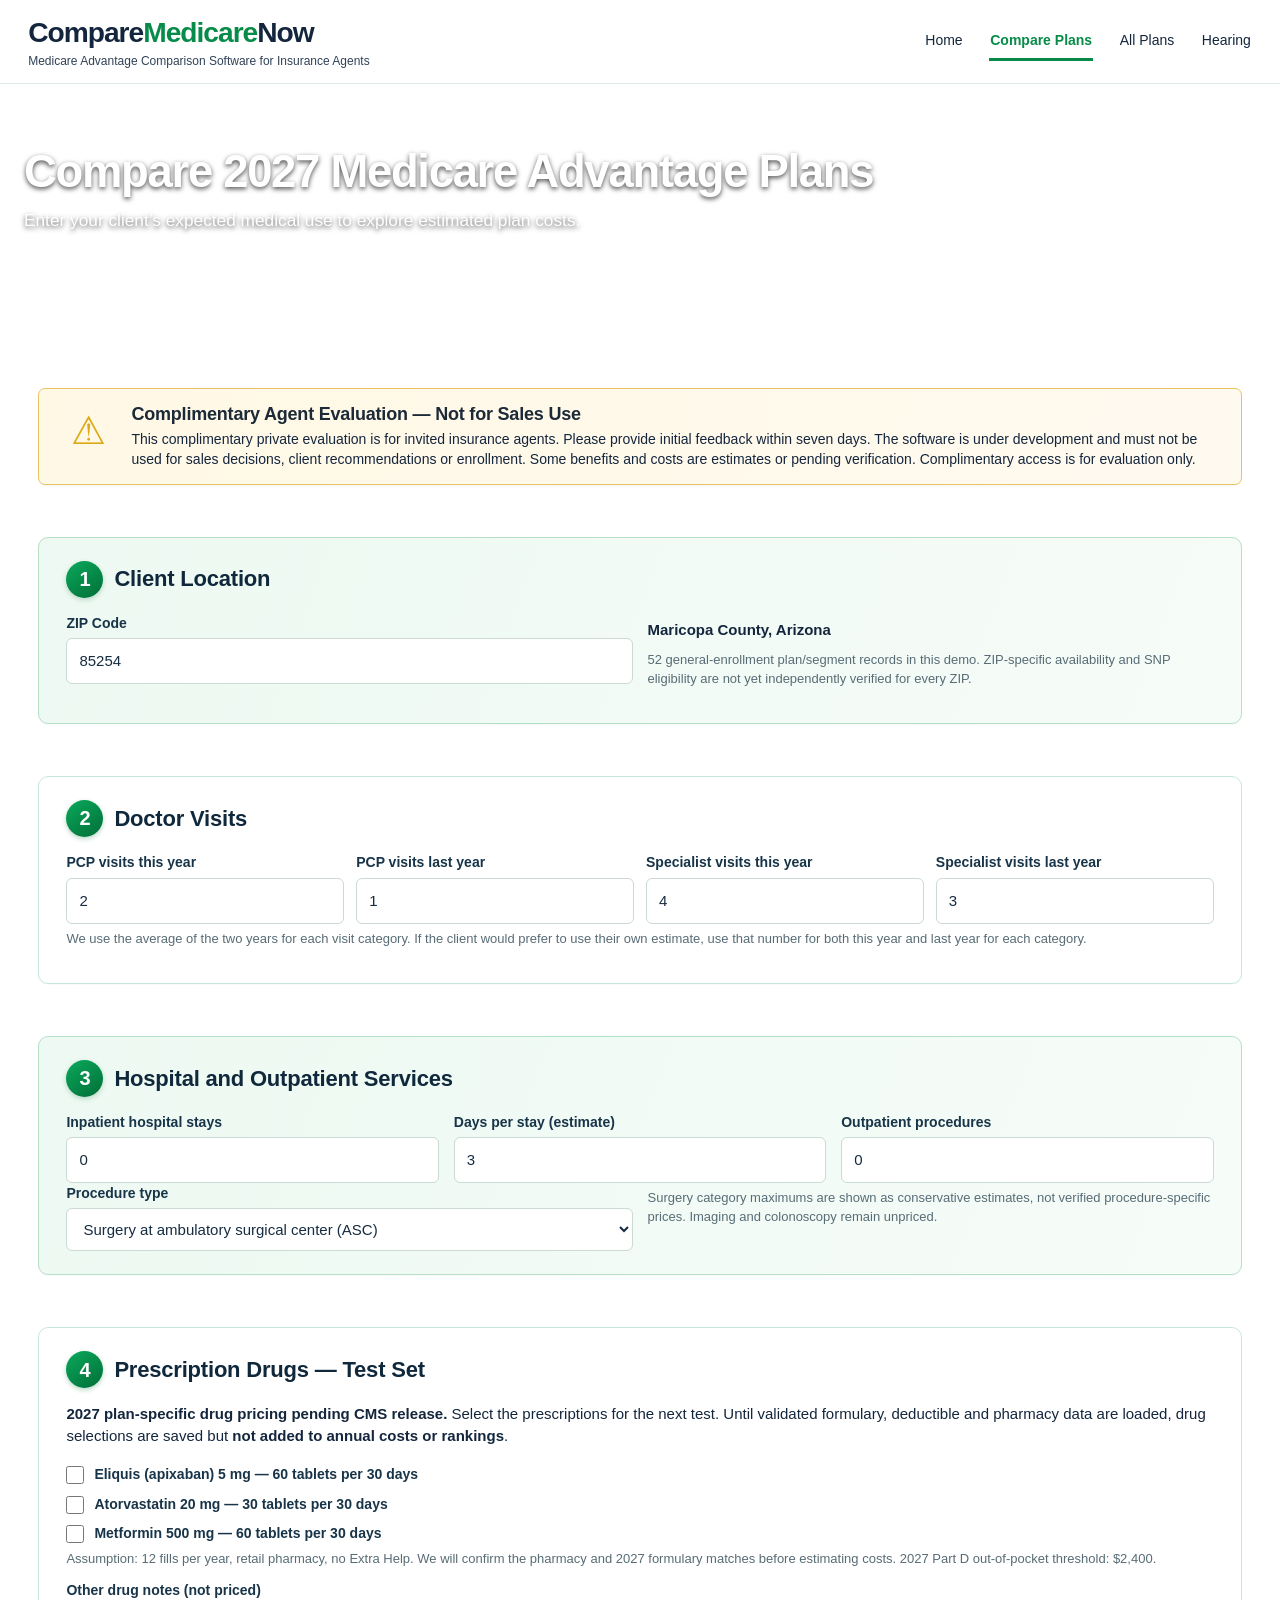
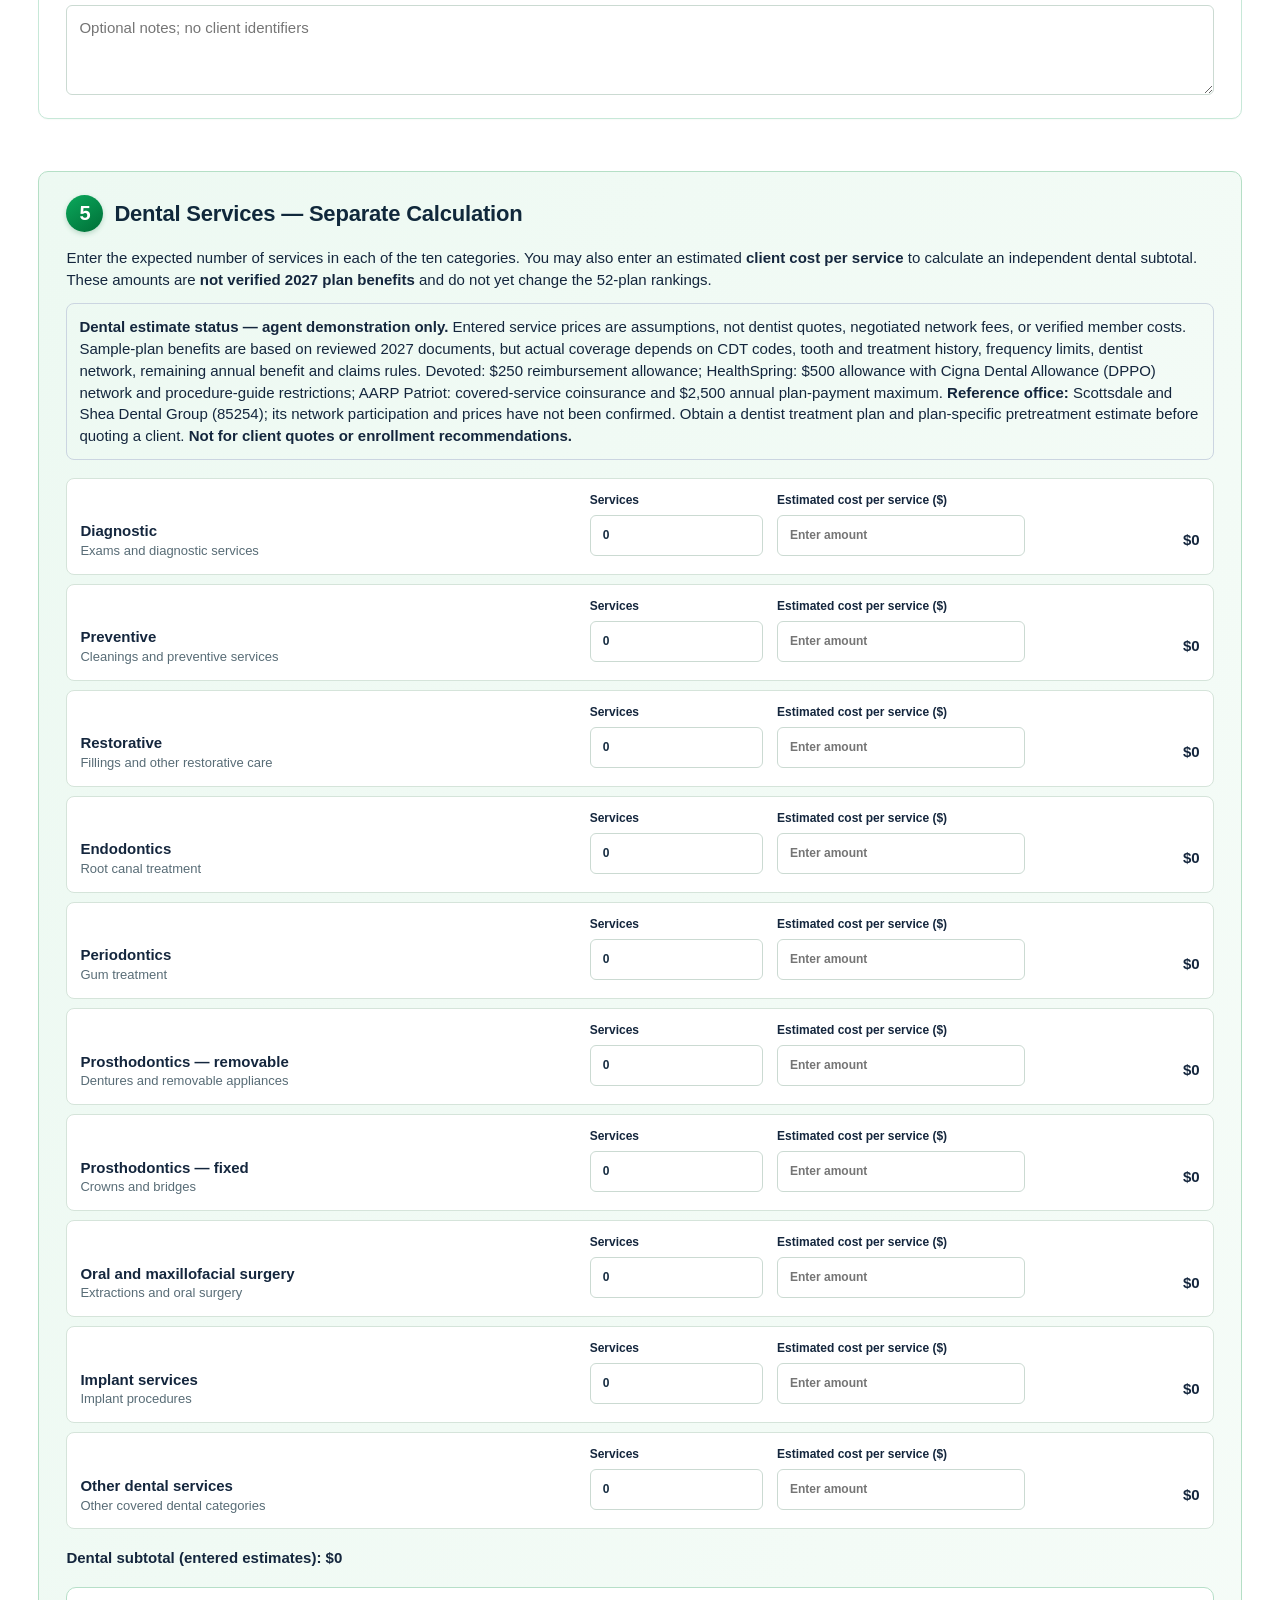
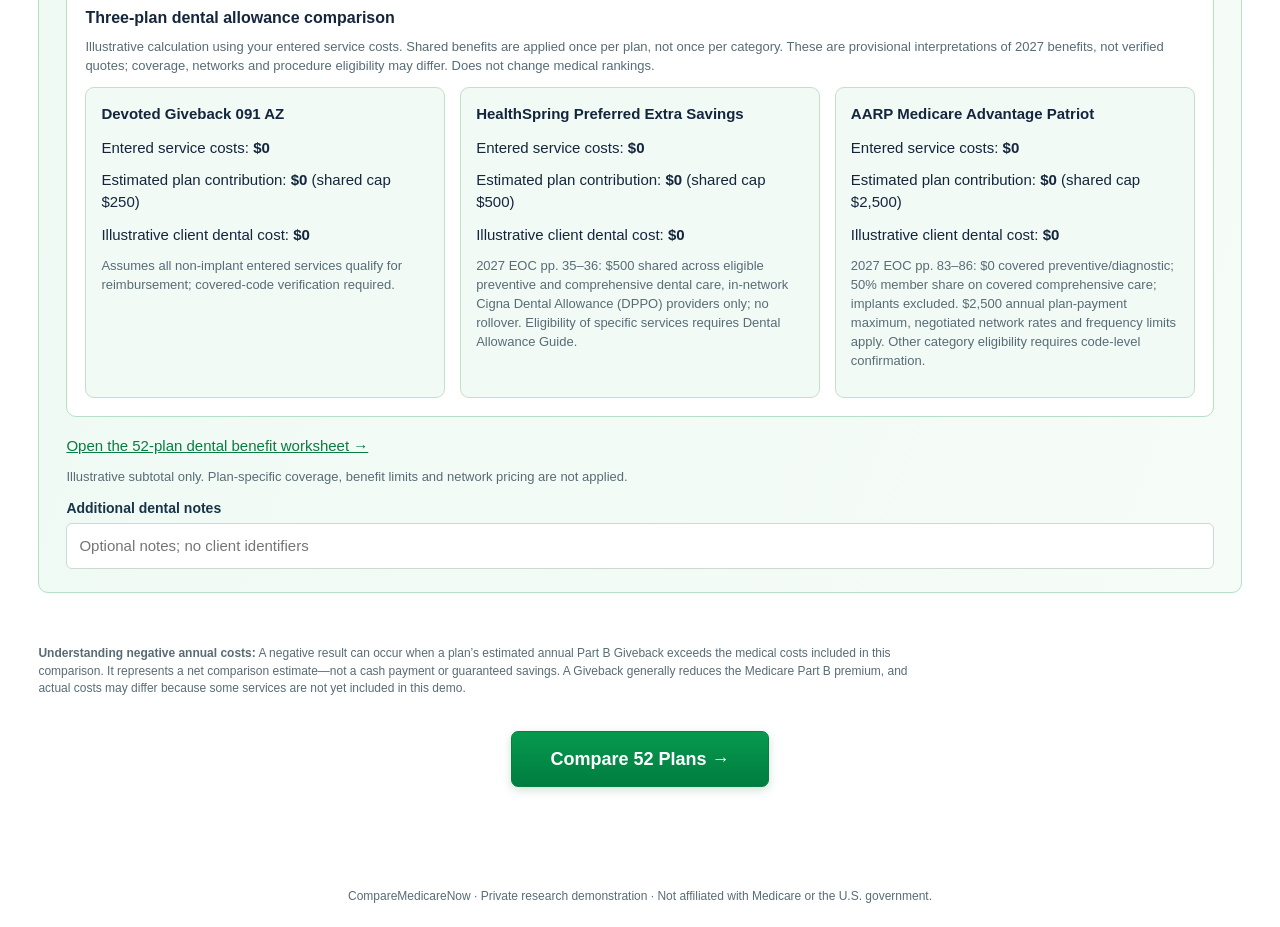
==== commit 70f4aea0: "Bust CSS cache for white text photo header" ====
--- a/compare.html
+++ b/compare.html
@@ -1 +1 @@
-<!doctype html><html lang="en"><head><meta charset="utf-8"><meta name="viewport" content="width=device-width,initial-scale=1"><title>Compare Plans | CompareMedicareNow</title><link rel="stylesheet" href="demo.css?v=launch-fix3"></head><body class="page-compare"><header><div><a class="brand" href="index.html">Compare<span>Medicare</span>Now</a><small>Medicare Advantage Comparison Software for Insurance Agents</small></div><nav aria-label="Main navigation"><a  href="index.html">Home</a><a class="active" href="compare.html">Compare Plans</a><a href="plans.html">All Plans</a><a href="hearing.html">Hearing</a></nav></header><section class="hero agent-hero"><div class="container"><h1>Compare 2027 Medicare Advantage Plans</h1><p class="lead">Enter your client’s expected medical use to explore estimated plan costs.</p></div></section><main class="container"><section class="card warning agent-warning"><span class="warning-symbol" aria-hidden="true">⚠</span><div><h2>Complimentary Agent Evaluation — Not for Sales Use</h2><p>This complimentary private evaluation is for invited insurance agents. Please provide initial feedback within seven days. The software is under development and must not be used for sales decisions, client recommendations or enrollment. Some benefits and costs are estimates or pending verification. Complimentary access is for evaluation only.</p></div></section><section class="card soft agent-section"><h2><span class="step-number">1</span>Client Location</h2><div class="two"><div class="field"><label>ZIP Code</label><input id="zip" value="85254" inputmode="numeric"></div><div><p><b>Maricopa County, Arizona</b></p><p class="muted">52 general-enrollment plan/segment records in this demo. ZIP-specific availability and SNP eligibility are not yet independently verified for every ZIP.</p></div></div></section><section class="card agent-section"><h2><span class="step-number">2</span>Doctor Visits</h2><div class="grid4"><div class="field"><label>PCP visits this year</label><input id="pcpThis" type="number" min="0" value="2"></div><div class="field"><label>PCP visits last year</label><input id="pcpLast" type="number" min="0" value="1"></div><div class="field"><label>Specialist visits this year</label><input id="specThis" type="number" min="0" value="4"></div><div class="field"><label>Specialist visits last year</label><input id="specLast" type="number" min="0" value="3"></div></div><p class="muted">We use the average of the two years for each visit category. If the client would prefer to use their own estimate, use that number for both this year and last year for each category.</p></section><section class="card soft agent-section"><h2><span class="step-number">3</span>Hospital and Outpatient Services</h2><div class="three"><div class="field"><label>Inpatient hospital stays</label><input id="stays" type="number" min="0" value="0"></div><div class="field"><label>Days per stay (estimate)</label><input id="days" type="number" min="1" value="3"></div><div class="field"><label>Outpatient procedures</label><input id="procCount" type="number" min="0" value="0"></div></div><div class="two"><div class="field"><label>Procedure type</label><select id="procedure"><option value="asc">Surgery at ambulatory surgical center (ASC)</option><option value="hospital">Hospital outpatient surgery</option><option value="imaging">MRI / CT (not priced in this demo)</option><option value="colonoscopy">Colonoscopy (needs procedure-specific verification)</option></select></div><div><p class="muted">Surgery category maximums are shown as conservative estimates, not verified procedure-specific prices. Imaging and colonoscopy remain unpriced.</p></div></div></section><section class="card agent-section"><h2><span class="step-number">4</span>Prescription Drugs — Test Set</h2><p><b>2027 plan-specific drug pricing pending CMS release.</b> Select the prescriptions for the next test. Until validated formulary, deductible and pharmacy data are loaded, drug selections are saved but <b>not added to annual costs or rankings</b>.</p><div class="field drug-checkboxes"><label><input type="checkbox" id="drugEliquis"> Eliquis (apixaban) 5 mg — 60 tablets per 30 days</label><label><input type="checkbox" id="drugAtorvastatin"> Atorvastatin 20 mg — 30 tablets per 30 days</label><label><input type="checkbox" id="drugMetformin"> Metformin 500 mg — 60 tablets per 30 days</label></div><p class="muted">Assumption: 12 fills per year, retail pharmacy, no Extra Help. We will confirm the pharmacy and 2027 formulary matches before estimating costs. 2027 Part D out-of-pocket threshold: $2,400.</p><div class="field"><label>Other drug notes (not priced)</label><textarea id="drugs" rows="3" style="min-height:80px" placeholder="Optional notes; no client identifiers"></textarea></div></section><section class="card soft agent-section" id="dentalSection"><h2><span class="step-number">5</span>Dental Services — Separate Calculation</h2><p>Enter the expected number of services in each of the ten categories. You may also enter an estimated <b>client cost per service</b> to calculate an independent dental subtotal. These amounts are <b>not verified 2027 plan benefits</b> and do not yet change the 52-plan rankings.</p><div class="notice" style="margin:12px 0;padding:12px;border:1px solid #cbd5e1;border-radius:8px"><b>Dental estimate status — agent demonstration only.</b> Entered service prices are assumptions, not dentist quotes, negotiated network fees, or verified member costs. Sample-plan benefits are based on reviewed 2027 documents, but actual coverage depends on CDT codes, tooth and treatment history, frequency limits, dentist network, remaining annual benefit and claims rules. Devoted: $250 reimbursement allowance; HealthSpring: $500 allowance with Cigna Dental Allowance (DPPO) network and procedure-guide restrictions; AARP Patriot: covered-service coinsurance and $2,500 annual plan-payment maximum. <b>Reference office:</b> Scottsdale and Shea Dental Group (85254); its network participation and prices have not been confirmed. Obtain a dentist treatment plan and plan-specific pretreatment estimate before quoting a client. <b>Not for client quotes or enrollment recommendations.</b></div><div class="dental-list"><div class="dental-item"><div><b>Diagnostic</b><div class="muted">Exams and diagnostic services</div></div><label>Services<input type="number" min="0" step="1" value="0" data-dental-count="0"></label><label>Estimated cost per service ($)<input type="number" min="0" step="0.01" placeholder="Enter amount" data-dental-price="0"></label><output data-dental-subtotal="0">$0</output></div><div class="dental-item"><div><b>Preventive</b><div class="muted">Cleanings and preventive services</div></div><label>Services<input type="number" min="0" step="1" value="0" data-dental-count="1"></label><label>Estimated cost per service ($)<input type="number" min="0" step="0.01" placeholder="Enter amount" data-dental-price="1"></label><output data-dental-subtotal="1">$0</output></div><div class="dental-item"><div><b>Restorative</b><div class="muted">Fillings and other restorative care</div></div><label>Services<input type="number" min="0" step="1" value="0" data-dental-count="2"></label><label>Estimated cost per service ($)<input type="number" min="0" step="0.01" placeholder="Enter amount" data-dental-price="2"></label><output data-dental-subtotal="2">$0</output></div><div class="dental-item"><div><b>Endodontics</b><div class="muted">Root canal treatment</div></div><label>Services<input type="number" min="0" step="1" value="0" data-dental-count="3"></label><label>Estimated cost per service ($)<input type="number" min="0" step="0.01" placeholder="Enter amount" data-dental-price="3"></label><output data-dental-subtotal="3">$0</output></div><div class="dental-item"><div><b>Periodontics</b><div class="muted">Gum treatment</div></div><label>Services<input type="number" min="0" step="1" value="0" data-dental-count="4"></label><label>Estimated cost per service ($)<input type="number" min="0" step="0.01" placeholder="Enter amount" data-dental-price="4"></label><output data-dental-subtotal="4">$0</output></div><div class="dental-item"><div><b>Prosthodontics — removable</b><div class="muted">Dentures and removable appliances</div></div><label>Services<input type="number" min="0" step="1" value="0" data-dental-count="5"></label><label>Estimated cost per service ($)<input type="number" min="0" step="0.01" placeholder="Enter amount" data-dental-price="5"></label><output data-dental-subtotal="5">$0</output></div><div class="dental-item"><div><b>Prosthodontics — fixed</b><div class="muted">Crowns and bridges</div></div><label>Services<input type="number" min="0" step="1" value="0" data-dental-count="6"></label><label>Estimated cost per service ($)<input type="number" min="0" step="0.01" placeholder="Enter amount" data-dental-price="6"></label><output data-dental-subtotal="6">$0</output></div><div class="dental-item"><div><b>Oral and maxillofacial surgery</b><div class="muted">Extractions and oral surgery</div></div><label>Services<input type="number" min="0" step="1" value="0" data-dental-count="7"></label><label>Estimated cost per service ($)<input type="number" min="0" step="0.01" placeholder="Enter amount" data-dental-price="7"></label><output data-dental-subtotal="7">$0</output></div><div class="dental-item"><div><b>Implant services</b><div class="muted">Implant procedures</div></div><label>Services<input type="number" min="0" step="1" value="0" data-dental-count="8"></label><label>Estimated cost per service ($)<input type="number" min="0" step="0.01" placeholder="Enter amount" data-dental-price="8"></label><output data-dental-subtotal="8">$0</output></div><div class="dental-item"><div><b>Other dental services</b><div class="muted">Other covered dental categories</div></div><label>Services<input type="number" min="0" step="1" value="0" data-dental-count="9"></label><label>Estimated cost per service ($)<input type="number" min="0" step="0.01" placeholder="Enter amount" data-dental-price="9"></label><output data-dental-subtotal="9">$0</output></div></div><p><strong>Dental subtotal (entered estimates): <output id="dentalTotal">$0</output></strong></p><div class="dental-allowance-test" style="background:#fff;border:1px solid #b6dfc8;border-radius:10px;padding:18px;margin:18px 0"><h3>Three-plan dental allowance comparison</h3><p class="muted">Illustrative calculation using your entered service costs. Shared benefits are applied once per plan, not once per category. These are provisional interpretations of 2027 benefits, not verified quotes; coverage, networks and procedure eligibility may differ. Does not change medical rankings.</p><div id="dentalAllowanceResults" role="status">Enter a dental service quantity and price to compare these plans.</div></div><p><a href="dental-benefits.html">Open the 52-plan dental benefit worksheet →</a></p><p class="muted" id="dentalStatus">A subtotal is only complete when a cost is entered for every category with planned services. Dental benefit maximums, networks, exclusions and waiting periods are not applied.</p><div class="field"><label>Additional dental notes</label><input id="dental" placeholder="Optional notes; no client identifiers"></div></section><p class="muted" style="margin:0 0 18px;max-width:900px"><strong>Understanding negative annual costs:</strong> A negative result can occur when a plan’s estimated annual Part B Giveback exceeds the medical costs included in this comparison. It represents a net comparison estimate—not a cash payment or guaranteed savings. A Giveback generally reduces the Medicare Part B premium, and actual costs may differ because some services are not yet included in this demo.</p><div class="compare-action"><button id="compareBtn">Compare 52 Plans →</button><p id="compareError" class="muted" role="status"></p></div><section id="topResults" class="card agent-section" style="display:none;margin-top:24px"><h2>Top 3 Plans — Estimated Annual Cost</h2><p class="muted">Partial-cost estimates for evaluation only. Unpriced benefits and missing plan information can change the ranking.</p><div id="topThreeCards" class="top-three-grid"></div><div class="actions"><a class="button" href="plans.html">View All Plans →</a></div></section></main><footer class="footer">CompareMedicareNow · Private research demonstration · Not affiliated with Medicare or the U.S. government.</footer><script src="demo-data.js?v=outpatient3"></script><script src="hearing-data.js"></script><script src="demo.js?v=dental2"></script></body></html>+<!doctype html><html lang="en"><head><meta charset="utf-8"><meta name="viewport" content="width=device-width,initial-scale=1"><title>Compare Plans | CompareMedicareNow</title><link rel="stylesheet" href="demo.css?v=hero-white5"></head><body class="page-compare"><header><div><a class="brand" href="index.html">Compare<span>Medicare</span>Now</a><small>Medicare Advantage Comparison Software for Insurance Agents</small></div><nav aria-label="Main navigation"><a  href="index.html">Home</a><a class="active" href="compare.html">Compare Plans</a><a href="plans.html">All Plans</a><a href="hearing.html">Hearing</a></nav></header><section class="hero agent-hero"><div class="container"><h1>Compare 2027 Medicare Advantage Plans</h1><p class="lead">Enter your client’s expected medical use to explore estimated plan costs.</p></div></section><main class="container"><section class="card warning agent-warning"><span class="warning-symbol" aria-hidden="true">⚠</span><div><h2>Complimentary Agent Evaluation — Not for Sales Use</h2><p>This complimentary private evaluation is for invited insurance agents. Please provide initial feedback within seven days. The software is under development and must not be used for sales decisions, client recommendations or enrollment. Some benefits and costs are estimates or pending verification. Complimentary access is for evaluation only.</p></div></section><section class="card soft agent-section"><h2><span class="step-number">1</span>Client Location</h2><div class="two"><div class="field"><label>ZIP Code</label><input id="zip" value="85254" inputmode="numeric"></div><div><p><b>Maricopa County, Arizona</b></p><p class="muted">52 general-enrollment plan/segment records in this demo. ZIP-specific availability and SNP eligibility are not yet independently verified for every ZIP.</p></div></div></section><section class="card agent-section"><h2><span class="step-number">2</span>Doctor Visits</h2><div class="grid4"><div class="field"><label>PCP visits this year</label><input id="pcpThis" type="number" min="0" value="2"></div><div class="field"><label>PCP visits last year</label><input id="pcpLast" type="number" min="0" value="1"></div><div class="field"><label>Specialist visits this year</label><input id="specThis" type="number" min="0" value="4"></div><div class="field"><label>Specialist visits last year</label><input id="specLast" type="number" min="0" value="3"></div></div><p class="muted">We use the average of the two years for each visit category. If the client would prefer to use their own estimate, use that number for both this year and last year for each category.</p></section><section class="card soft agent-section"><h2><span class="step-number">3</span>Hospital and Outpatient Services</h2><div class="three"><div class="field"><label>Inpatient hospital stays</label><input id="stays" type="number" min="0" value="0"></div><div class="field"><label>Days per stay (estimate)</label><input id="days" type="number" min="1" value="3"></div><div class="field"><label>Outpatient procedures</label><input id="procCount" type="number" min="0" value="0"></div></div><div class="two"><div class="field"><label>Procedure type</label><select id="procedure"><option value="asc">Surgery at ambulatory surgical center (ASC)</option><option value="hospital">Hospital outpatient surgery</option><option value="imaging">MRI / CT (not priced in this demo)</option><option value="colonoscopy">Colonoscopy (needs procedure-specific verification)</option></select></div><div><p class="muted">Surgery category maximums are shown as conservative estimates, not verified procedure-specific prices. Imaging and colonoscopy remain unpriced.</p></div></div></section><section class="card agent-section"><h2><span class="step-number">4</span>Prescription Drugs — Test Set</h2><p><b>2027 plan-specific drug pricing pending CMS release.</b> Select the prescriptions for the next test. Until validated formulary, deductible and pharmacy data are loaded, drug selections are saved but <b>not added to annual costs or rankings</b>.</p><div class="field drug-checkboxes"><label><input type="checkbox" id="drugEliquis"> Eliquis (apixaban) 5 mg — 60 tablets per 30 days</label><label><input type="checkbox" id="drugAtorvastatin"> Atorvastatin 20 mg — 30 tablets per 30 days</label><label><input type="checkbox" id="drugMetformin"> Metformin 500 mg — 60 tablets per 30 days</label></div><p class="muted">Assumption: 12 fills per year, retail pharmacy, no Extra Help. We will confirm the pharmacy and 2027 formulary matches before estimating costs. 2027 Part D out-of-pocket threshold: $2,400.</p><div class="field"><label>Other drug notes (not priced)</label><textarea id="drugs" rows="3" style="min-height:80px" placeholder="Optional notes; no client identifiers"></textarea></div></section><section class="card soft agent-section" id="dentalSection"><h2><span class="step-number">5</span>Dental Services — Separate Calculation</h2><p>Enter the expected number of services in each of the ten categories. You may also enter an estimated <b>client cost per service</b> to calculate an independent dental subtotal. These amounts are <b>not verified 2027 plan benefits</b> and do not yet change the 52-plan rankings.</p><div class="notice" style="margin:12px 0;padding:12px;border:1px solid #cbd5e1;border-radius:8px"><b>Dental estimate status — agent demonstration only.</b> Entered service prices are assumptions, not dentist quotes, negotiated network fees, or verified member costs. Sample-plan benefits are based on reviewed 2027 documents, but actual coverage depends on CDT codes, tooth and treatment history, frequency limits, dentist network, remaining annual benefit and claims rules. Devoted: $250 reimbursement allowance; HealthSpring: $500 allowance with Cigna Dental Allowance (DPPO) network and procedure-guide restrictions; AARP Patriot: covered-service coinsurance and $2,500 annual plan-payment maximum. <b>Reference office:</b> Scottsdale and Shea Dental Group (85254); its network participation and prices have not been confirmed. Obtain a dentist treatment plan and plan-specific pretreatment estimate before quoting a client. <b>Not for client quotes or enrollment recommendations.</b></div><div class="dental-list"><div class="dental-item"><div><b>Diagnostic</b><div class="muted">Exams and diagnostic services</div></div><label>Services<input type="number" min="0" step="1" value="0" data-dental-count="0"></label><label>Estimated cost per service ($)<input type="number" min="0" step="0.01" placeholder="Enter amount" data-dental-price="0"></label><output data-dental-subtotal="0">$0</output></div><div class="dental-item"><div><b>Preventive</b><div class="muted">Cleanings and preventive services</div></div><label>Services<input type="number" min="0" step="1" value="0" data-dental-count="1"></label><label>Estimated cost per service ($)<input type="number" min="0" step="0.01" placeholder="Enter amount" data-dental-price="1"></label><output data-dental-subtotal="1">$0</output></div><div class="dental-item"><div><b>Restorative</b><div class="muted">Fillings and other restorative care</div></div><label>Services<input type="number" min="0" step="1" value="0" data-dental-count="2"></label><label>Estimated cost per service ($)<input type="number" min="0" step="0.01" placeholder="Enter amount" data-dental-price="2"></label><output data-dental-subtotal="2">$0</output></div><div class="dental-item"><div><b>Endodontics</b><div class="muted">Root canal treatment</div></div><label>Services<input type="number" min="0" step="1" value="0" data-dental-count="3"></label><label>Estimated cost per service ($)<input type="number" min="0" step="0.01" placeholder="Enter amount" data-dental-price="3"></label><output data-dental-subtotal="3">$0</output></div><div class="dental-item"><div><b>Periodontics</b><div class="muted">Gum treatment</div></div><label>Services<input type="number" min="0" step="1" value="0" data-dental-count="4"></label><label>Estimated cost per service ($)<input type="number" min="0" step="0.01" placeholder="Enter amount" data-dental-price="4"></label><output data-dental-subtotal="4">$0</output></div><div class="dental-item"><div><b>Prosthodontics — removable</b><div class="muted">Dentures and removable appliances</div></div><label>Services<input type="number" min="0" step="1" value="0" data-dental-count="5"></label><label>Estimated cost per service ($)<input type="number" min="0" step="0.01" placeholder="Enter amount" data-dental-price="5"></label><output data-dental-subtotal="5">$0</output></div><div class="dental-item"><div><b>Prosthodontics — fixed</b><div class="muted">Crowns and bridges</div></div><label>Services<input type="number" min="0" step="1" value="0" data-dental-count="6"></label><label>Estimated cost per service ($)<input type="number" min="0" step="0.01" placeholder="Enter amount" data-dental-price="6"></label><output data-dental-subtotal="6">$0</output></div><div class="dental-item"><div><b>Oral and maxillofacial surgery</b><div class="muted">Extractions and oral surgery</div></div><label>Services<input type="number" min="0" step="1" value="0" data-dental-count="7"></label><label>Estimated cost per service ($)<input type="number" min="0" step="0.01" placeholder="Enter amount" data-dental-price="7"></label><output data-dental-subtotal="7">$0</output></div><div class="dental-item"><div><b>Implant services</b><div class="muted">Implant procedures</div></div><label>Services<input type="number" min="0" step="1" value="0" data-dental-count="8"></label><label>Estimated cost per service ($)<input type="number" min="0" step="0.01" placeholder="Enter amount" data-dental-price="8"></label><output data-dental-subtotal="8">$0</output></div><div class="dental-item"><div><b>Other dental services</b><div class="muted">Other covered dental categories</div></div><label>Services<input type="number" min="0" step="1" value="0" data-dental-count="9"></label><label>Estimated cost per service ($)<input type="number" min="0" step="0.01" placeholder="Enter amount" data-dental-price="9"></label><output data-dental-subtotal="9">$0</output></div></div><p><strong>Dental subtotal (entered estimates): <output id="dentalTotal">$0</output></strong></p><div class="dental-allowance-test" style="background:#fff;border:1px solid #b6dfc8;border-radius:10px;padding:18px;margin:18px 0"><h3>Three-plan dental allowance comparison</h3><p class="muted">Illustrative calculation using your entered service costs. Shared benefits are applied once per plan, not once per category. These are provisional interpretations of 2027 benefits, not verified quotes; coverage, networks and procedure eligibility may differ. Does not change medical rankings.</p><div id="dentalAllowanceResults" role="status">Enter a dental service quantity and price to compare these plans.</div></div><p><a href="dental-benefits.html">Open the 52-plan dental benefit worksheet →</a></p><p class="muted" id="dentalStatus">A subtotal is only complete when a cost is entered for every category with planned services. Dental benefit maximums, networks, exclusions and waiting periods are not applied.</p><div class="field"><label>Additional dental notes</label><input id="dental" placeholder="Optional notes; no client identifiers"></div></section><p class="muted" style="margin:0 0 18px;max-width:900px"><strong>Understanding negative annual costs:</strong> A negative result can occur when a plan’s estimated annual Part B Giveback exceeds the medical costs included in this comparison. It represents a net comparison estimate—not a cash payment or guaranteed savings. A Giveback generally reduces the Medicare Part B premium, and actual costs may differ because some services are not yet included in this demo.</p><div class="compare-action"><button id="compareBtn">Compare 52 Plans →</button><p id="compareError" class="muted" role="status"></p></div><section id="topResults" class="card agent-section" style="display:none;margin-top:24px"><h2>Top 3 Plans — Estimated Annual Cost</h2><p class="muted">Partial-cost estimates for evaluation only. Unpriced benefits and missing plan information can change the ranking.</p><div id="topThreeCards" class="top-three-grid"></div><div class="actions"><a class="button" href="plans.html">View All Plans →</a></div></section></main><footer class="footer">CompareMedicareNow · Private research demonstration · Not affiliated with Medicare or the U.S. government.</footer><script src="demo-data.js?v=outpatient3"></script><script src="hearing-data.js"></script><script src="demo.js?v=dental2"></script></body></html>
--- a/demo.css
+++ b/demo.css
@@ -215,3 +215,17 @@
 .page-compare .hero.agent-hero h1,.page-plans .hero.agent-hero h1,.page-hearing .hero.agent-hero h1{font-size:clamp(35px,3.55vw,53px);line-height:1.08;color:#102035;letter-spacing:-1.3px}
 .page-compare .hero.agent-hero .lead,.page-plans .hero.agent-hero .lead,.page-hearing .hero.agent-hero .lead{font-size:clamp(17px,1.35vw,21px);line-height:1.4}
 .page-compare .drug-checkboxes{margin-top:16px}
+
+/* Final demo polish: use exactly the same hero artwork and dimensions as the homepage. */
+.page-compare .hero.agent-hero,.page-plans .hero.agent-hero,.page-hearing .hero.agent-hero{min-height:290px;padding:42px 0;background-image:linear-gradient(90deg,rgba(232,246,252,.97) 0%,rgba(232,246,252,.84) 34%,rgba(232,246,252,.12) 69%,rgba(232,246,252,0) 100%),url("https://commons.wikimedia.org/wiki/Special:FilePath/Arizona_desert_panorama.jpg?width=1920");background-position:center 48%;background-size:cover;background-repeat:no-repeat}
+.page-compare .drug-checkboxes{margin-top:18px;display:flex;flex-direction:column;gap:10px}
+.page-compare .drug-checkboxes label{display:flex;align-items:center;gap:10px;font-weight:600;line-height:1.4;margin:0;cursor:pointer}
+.page-compare .drug-checkboxes input[type="checkbox"]{display:inline-block;width:18px;min-width:18px;height:18px;flex:0 0 18px;padding:0;margin:0;accent-color:#078b48}
+@media(max-width:850px){.page-compare .hero.agent-hero,.page-plans .hero.agent-hero,.page-hearing .hero.agent-hero{min-height:230px;padding:25px 0}}
+
+/* Match the homepage banner exactly on workflow pages; remove earlier gradient overlay. */
+.page-compare .hero.agent-hero,.page-plans .hero.agent-hero,.page-hearing .hero.agent-hero{background-image:url("https://commons.wikimedia.org/wiki/Special:FilePath/Arizona_desert_panorama.jpg?width=1920");background-position:center 48%;background-size:cover;background-repeat:no-repeat}
+
+/* Explicit final header override: photo unobscured, all hero text white. */
+body.page-compare section.hero.agent-hero,body.page-plans section.hero.agent-hero,body.page-hearing section.hero.agent-hero{background:none!important;background-image:url("https://commons.wikimedia.org/wiki/Special:FilePath/Arizona_desert_panorama.jpg?width=1920")!important;background-position:center 48%!important;background-size:cover!important;background-repeat:no-repeat!important}
+body.page-compare section.hero.agent-hero h1,body.page-plans section.hero.agent-hero h1,body.page-hearing section.hero.agent-hero h1,body.page-compare section.hero.agent-hero .lead,body.page-plans section.hero.agent-hero .lead,body.page-hearing section.hero.agent-hero .lead{color:#fff!important;text-shadow:0 2px 5px rgba(0,0,0,.7)!important}
